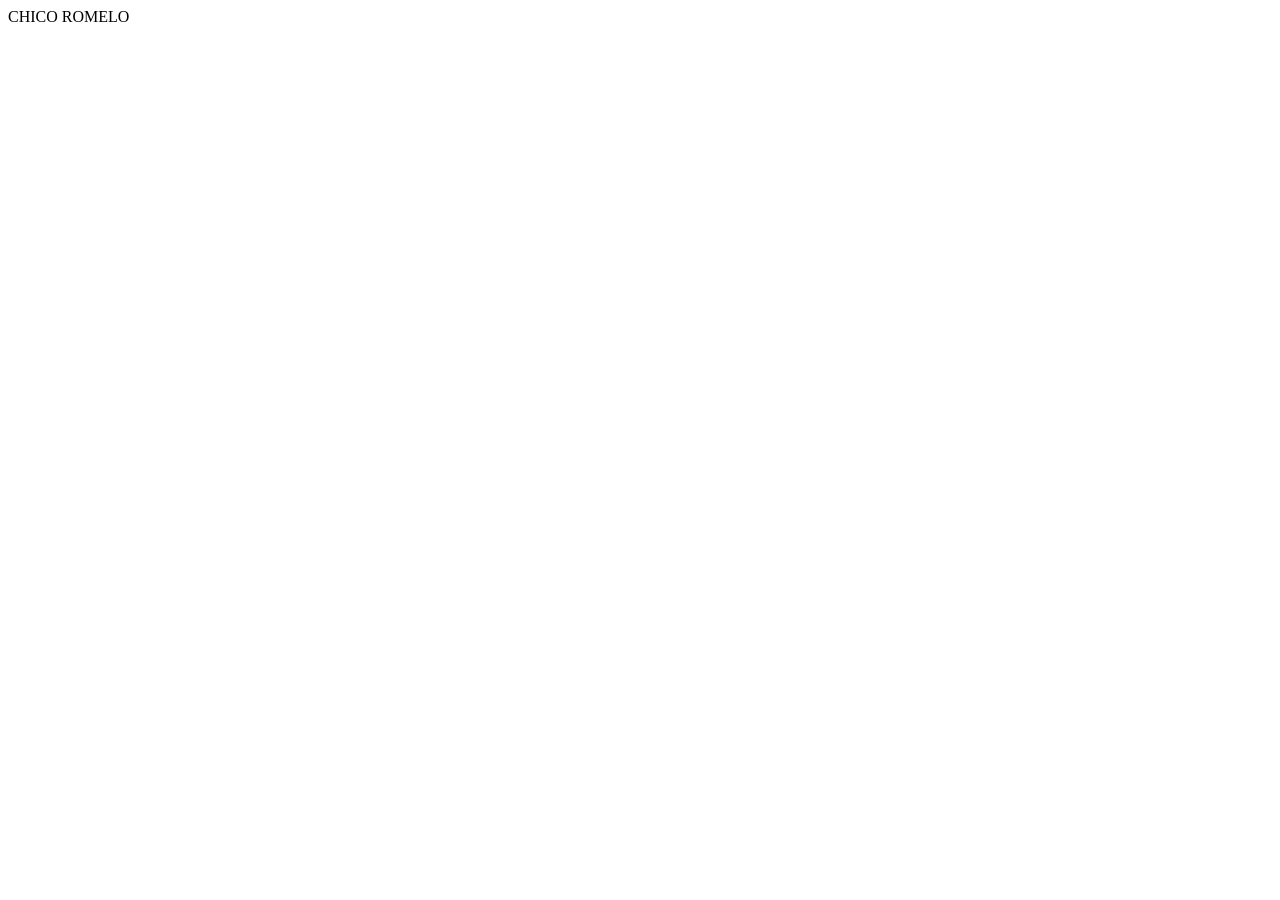
==== index.html @ 52e04f4a "SEO mais modificações simples nos metadados das paginas" ====
<!doctype html>
<html lang="en">
  <head>
    <meta charset="UTF-8" />
    <meta name="viewport" content="width=device-width, initial-scale=1.0" />
    <!-- FAVICON -->
    <link rel="icon" href="./favicon.ico" />
    <link rel="icon" type="image/svg+xml" href="./favicon.svg" />
    <link
      rel="icon"
      type="image/png"
      sizes="96x96"
      href="./favicon-96x96.png"
    />
    <link rel="apple-touch-icon" href="./apple-touch-icon.png" />
    <link rel="manifest" href="./site.webmanifest" />

    <!-- SEO CONTENT -->
    <script type="application/ld+json">
      {
        "@context": "https://schema.org",
        "@type": "MusicGroup",
        "@id": "https://chicoromelo.com/#musicgroup",
        "name": "Chico Romelo",
        "url": "https://chicoromelo.com",
        "description": "Chico Romelo é uma banda baseada em Lisboa que cruza a canção brasileira com influências latinas e urbanas, criando um som de rua, comunidade e pertencimento.",
        "genre": ["Música brasileira", "Canção brasileira", "Ritmos latinos"],
        "foundingLocation": {
          "@type": "Place",
          "name": "Lisboa, Portugal"
        },
        "sameAs": [
          "https://www.instagram.com/chicoromelo",
          "https://open.spotify.com/artist/SEU_ID",
          "https://www.youtube.com/@chicoromelo"
        ]
      }
    </script>

    <script type="application/ld+json">
      {
        "@context": "https://schema.org",
        "@type": "WebSite",
        "@id": "https://chicoromelo.com/#website",
        "url": "https://chicoromelo.com",
        "name": "Chico Romelo",
        "publisher": {
          "@id": "https://chicoromelo.com/#musicgroup"
        }
      }
    </script>
    <script type="application/ld+json">
      {
        "@context": "https://schema.org",
        "@type": "MusicAlbum",
        "name": "Chico Romelo (EP)",
        "albumReleaseType": "EP",
        "datePublished": "2025",
        "numTracks": 4,
        "byArtist": {
          "@type": "MusicGroup",
          "name": "Chico Romelo"
        },
        "track": [
          { "@type": "MusicRecording", "name": "2 de Fevereiro" },
          { "@type": "MusicRecording", "name": "Teste Drive" },
          { "@type": "MusicRecording", "name": "Passatempo" },
          { "@type": "MusicRecording", "name": "Beira do Rio" }
        ]
      }
    </script>

    <!-- CSS -->
    <link rel="stylesheet" href="css/main.css" />
    <title>Chico Romelo | Home</title>
  </head>
  <body>
    CHICO ROMELO
  </body>
</html>
---- css/main.css ----
@import url("./reset.css");
@import url("./variables.css");
@import url("./typography.css");
@import url("./layout.css");
@import url("./components.css");
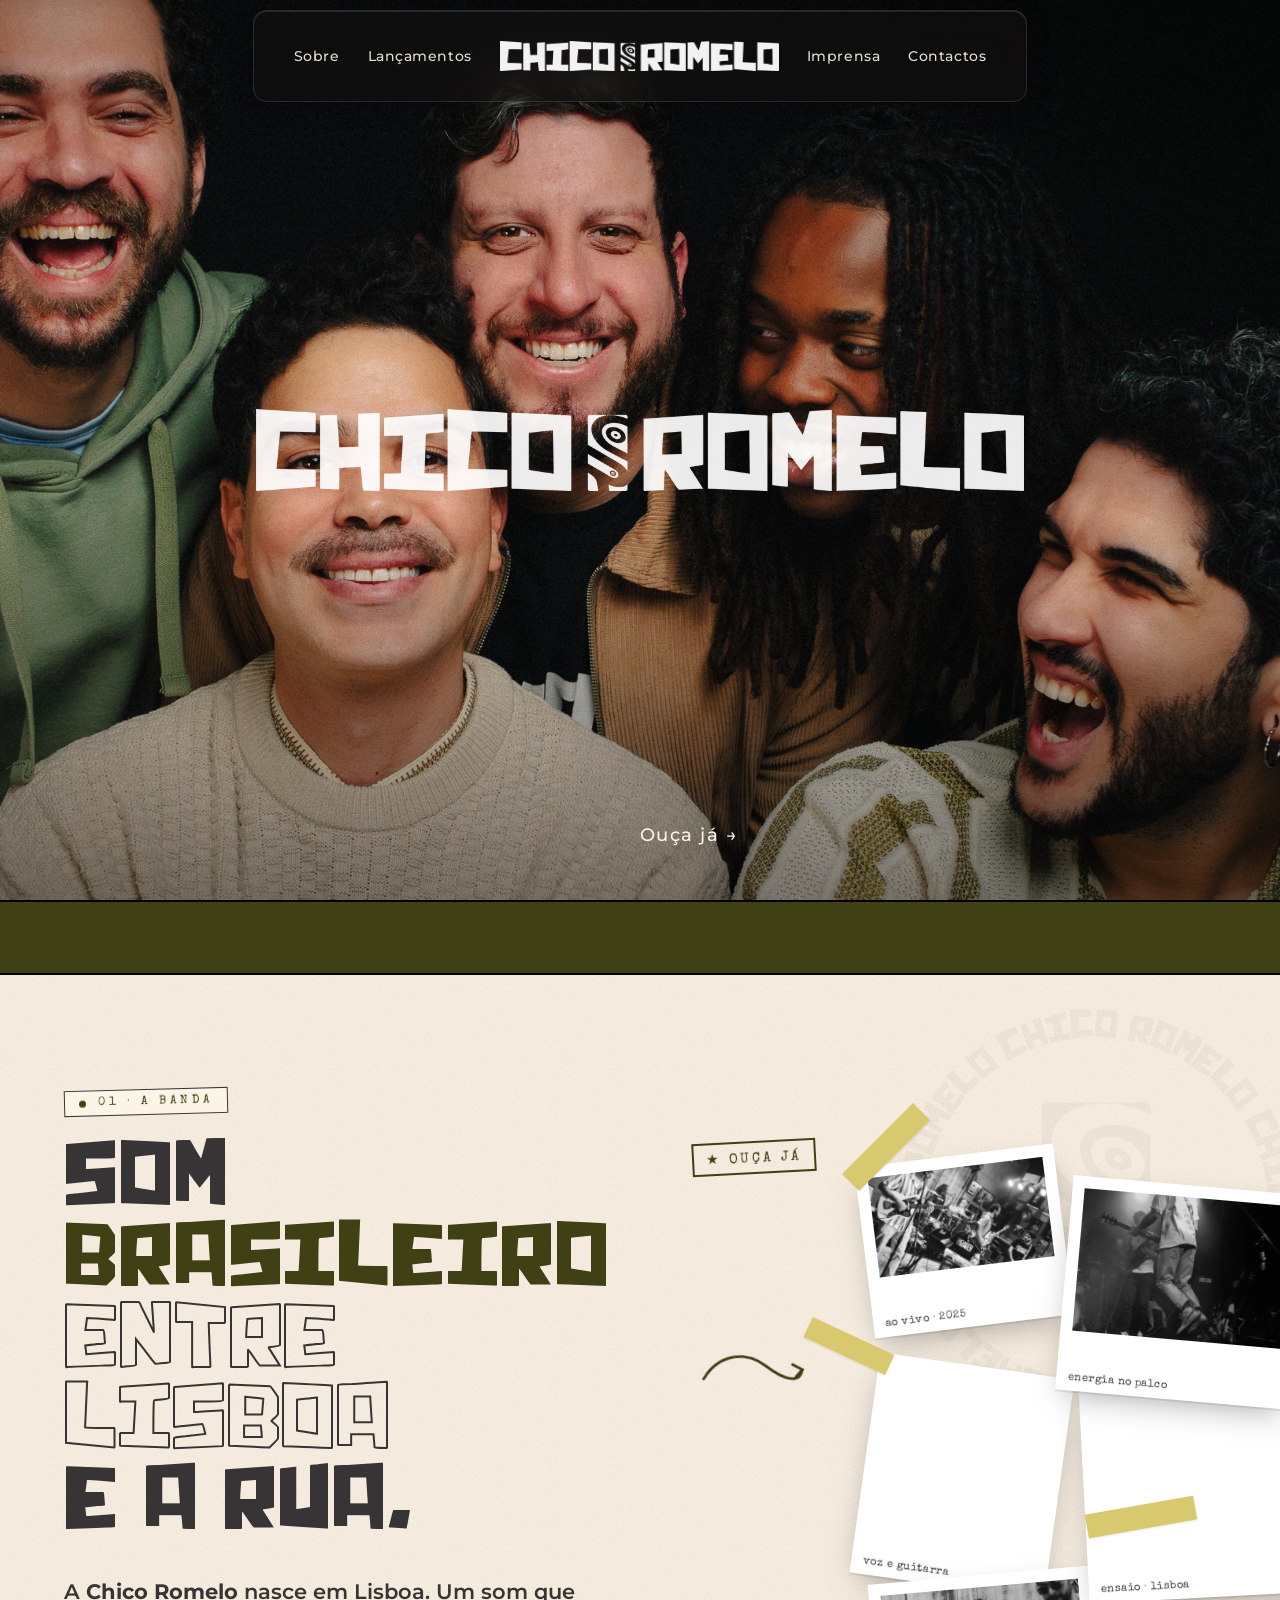
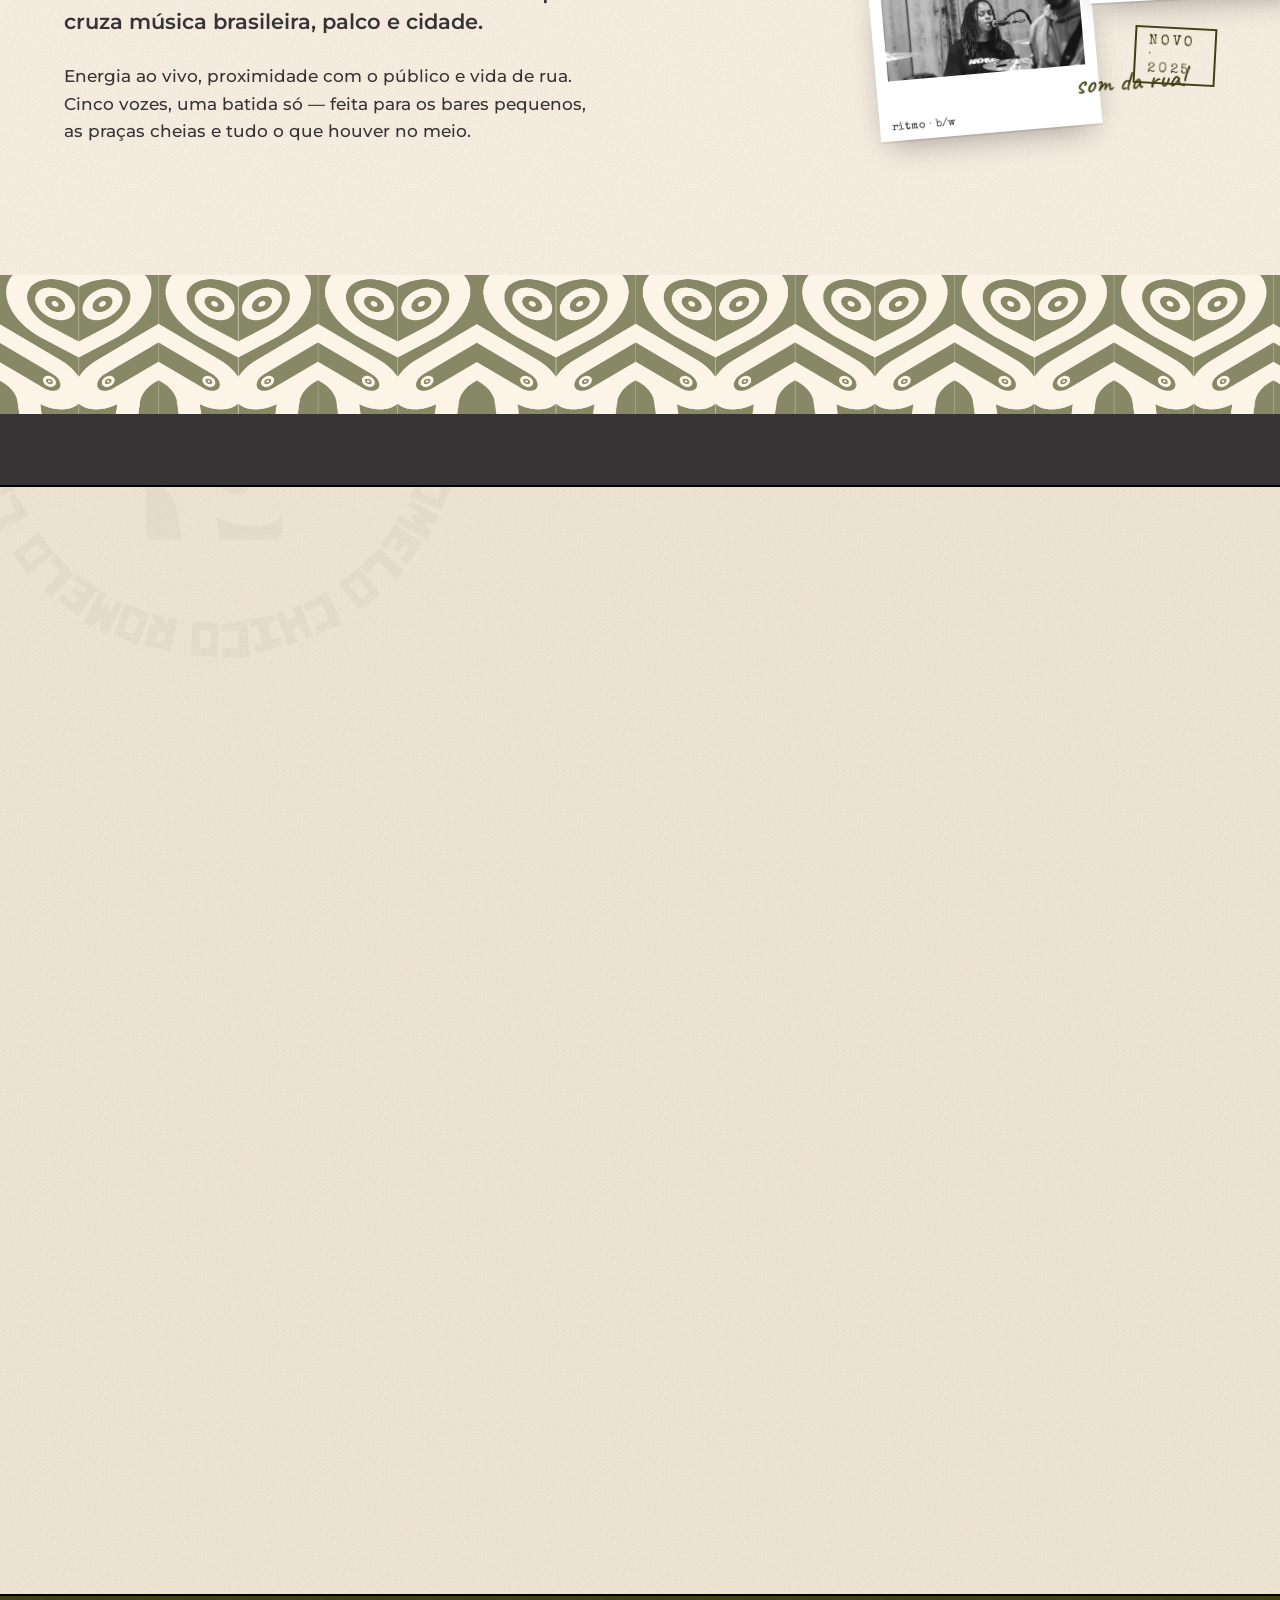
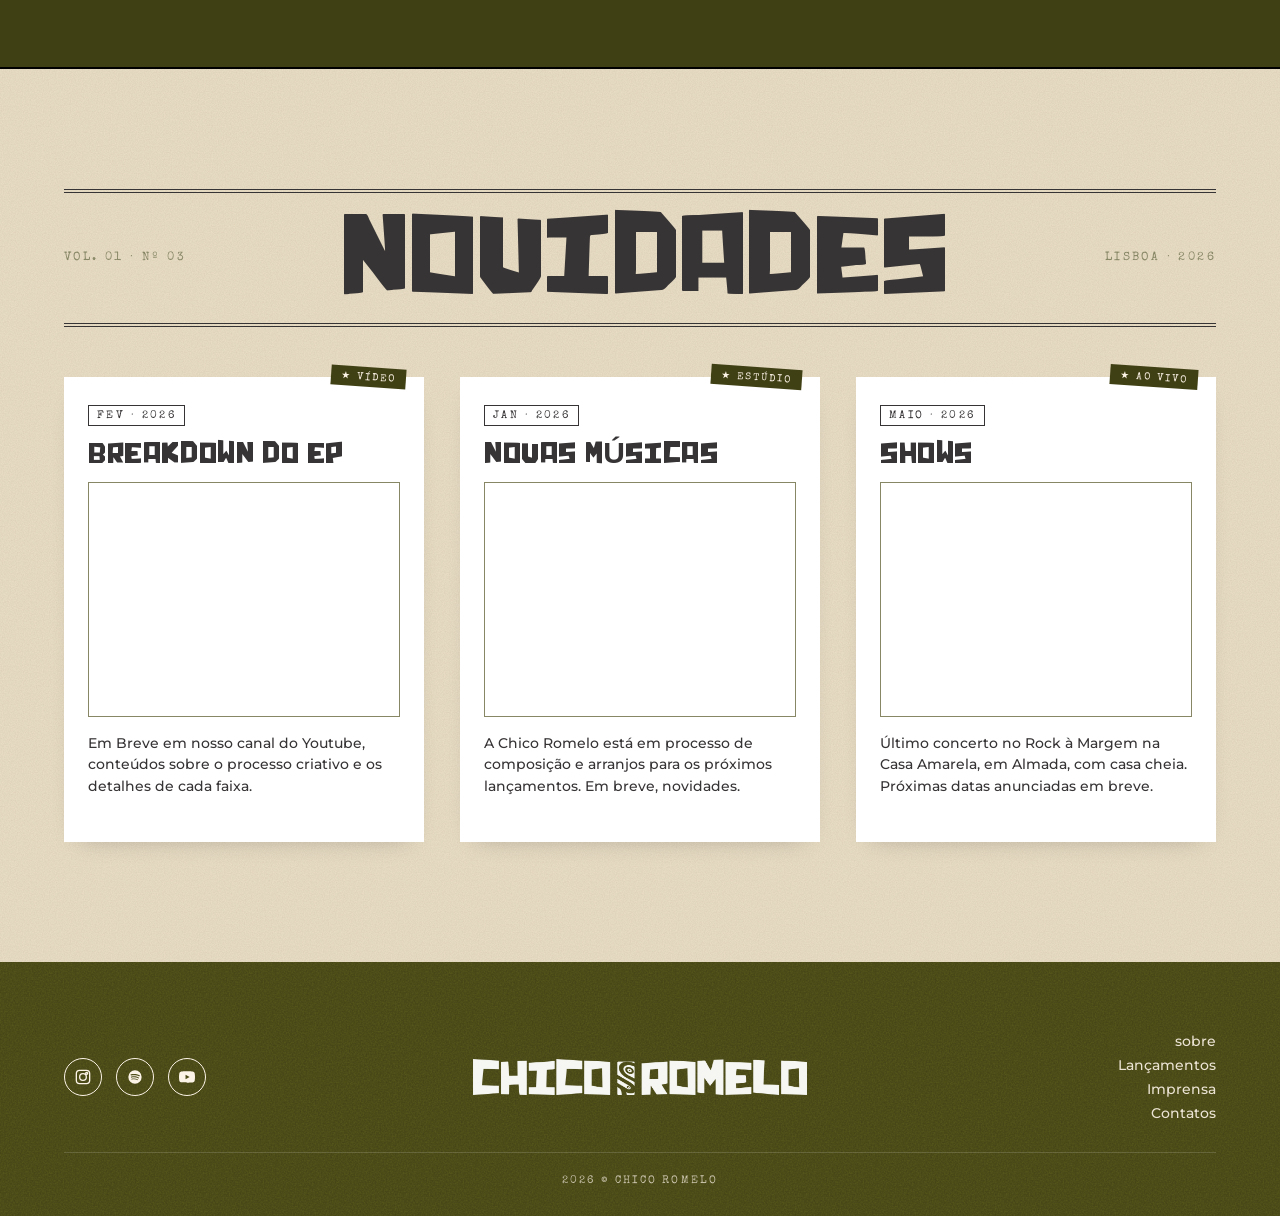
==== commit ab1d193b: "Full website commit" ====
--- a/index.html
+++ b/index.html
@@ -1,80 +1,594 @@
 <!doctype html>
-<html lang="en">
+<html lang="pt">
   <head>
-    <meta charset="UTF-8" />
-    <meta name="viewport" content="width=device-width, initial-scale=1.0" />
-    <!-- FAVICON -->
-    <link rel="icon" href="./favicon.ico" />
-    <link rel="icon" type="image/svg+xml" href="./favicon.svg" />
+    <meta charset="utf-8" />
+    <link rel="icon" type="image/x-icon" href="favicon.ico" />
+    <link rel="icon" type="image/png" sizes="32x32" href="assets/favicon-32.png" />
+    <link rel="apple-touch-icon" sizes="180x180" href="assets/apple-touch-icon.png" />
+    <title>Chico Romelo | Home</title>
+    <meta name="viewport" content="width=device-width, initial-scale=1" />
+
+    <!-- SEO -->
+    <meta name="description" content="Chico Romelo é uma banda de rock portuguesa com raízes no blues e no indie. Ouça os nossos lançamentos, veja datas de concertos e fique por dentro das novidades." />
+    <meta name="robots" content="index, follow" />
+    <meta name="author" content="Chico Romelo" />
+    <link rel="canonical" href="https://chicoromelo.pt/" />
+
+    <!-- Open Graph -->
+    <meta property="og:type" content="music.musician" />
+    <meta property="og:site_name" content="Chico Romelo" />
+    <meta property="og:title" content="Chico Romelo — Banda de Rock Português" />
+    <meta property="og:description" content="Chico Romelo é uma banda de rock portuguesa com raízes no blues e no indie. Ouça os nossos lançamentos, veja datas de concertos e fique por dentro das novidades." />
+    <meta property="og:url" content="https://chicoromelo.pt/" />
+    <meta property="og:image" content="https://chicoromelo.pt/assets/hero-photo.webp" />
+    <meta property="og:image:width" content="2400" />
+    <meta property="og:image:height" content="1600" />
+    <meta property="og:locale" content="pt_PT" />
+
+    <!-- Twitter Card -->
+    <meta name="twitter:card" content="summary_large_image" />
+    <meta name="twitter:title" content="Chico Romelo — Banda de Rock Português" />
+    <meta name="twitter:description" content="Chico Romelo é uma banda de rock portuguesa com raízes no blues e no indie. Ouça os nossos lançamentos, veja datas de concertos e fique por dentro das novidades." />
+    <meta name="twitter:image" content="https://chicoromelo.pt/assets/hero-photo.webp" />
+
+    <!-- Structured Data -->
+    <script type="application/ld+json">
+    {
+      "@context": "https://schema.org",
+      "@type": "MusicGroup",
+      "name": "Chico Romelo",
+      "url": "https://chicoromelo.pt",
+      "logo": "https://chicoromelo.pt/assets/logo-full.png",
+      "image": "https://chicoromelo.pt/assets/hero-photo.webp",
+      "description": "Banda de rock portuguesa com raízes no blues e no indie.",
+      "genre": ["Rock", "Blues", "Indie"],
+      "sameAs": [
+        "https://www.instagram.com/chicoromelo",
+        "https://open.spotify.com/artist/36kAOthCGAS4uOla6Sa4BF",
+        "https://www.youtube.com/@ChicoRomelo",
+        "https://music.apple.com/pt/artist/chico-romelo/1727802157"
+      ]
+    }
+    </script>
+
+    <link rel="preconnect" href="https://fonts.googleapis.com" />
+    <link rel="preconnect" href="https://fonts.gstatic.com" crossorigin />
     <link
-      rel="icon"
-      type="image/png"
-      sizes="96x96"
-      href="./favicon-96x96.png"
+      href="https://fonts.googleapis.com/css2?family=Montserrat:wght@400;500;600;700&family=Special+Elite&family=Caveat:wght@500;700&display=swap"
+      rel="stylesheet"
     />
-    <link rel="apple-touch-icon" href="./apple-touch-icon.png" />
-    <link rel="manifest" href="./site.webmanifest" />
-
-    <!-- SEO CONTENT -->
-    <script type="application/ld+json">
-      {
-        "@context": "https://schema.org",
-        "@type": "MusicGroup",
-        "@id": "https://chicoromelo.com/#musicgroup",
-        "name": "Chico Romelo",
-        "url": "https://chicoromelo.com",
-        "description": "Chico Romelo é uma banda baseada em Lisboa que cruza a canção brasileira com influências latinas e urbanas, criando um som de rua, comunidade e pertencimento.",
-        "genre": ["Música brasileira", "Canção brasileira", "Ritmos latinos"],
-        "foundingLocation": {
-          "@type": "Place",
-          "name": "Lisboa, Portugal"
-        },
-        "sameAs": [
-          "https://www.instagram.com/chicoromelo",
-          "https://open.spotify.com/artist/SEU_ID",
-          "https://www.youtube.com/@chicoromelo"
-        ]
-      }
-    </script>
-
-    <script type="application/ld+json">
-      {
-        "@context": "https://schema.org",
-        "@type": "WebSite",
-        "@id": "https://chicoromelo.com/#website",
-        "url": "https://chicoromelo.com",
-        "name": "Chico Romelo",
-        "publisher": {
-          "@id": "https://chicoromelo.com/#musicgroup"
-        }
-      }
-    </script>
-    <script type="application/ld+json">
-      {
-        "@context": "https://schema.org",
-        "@type": "MusicAlbum",
-        "name": "Chico Romelo (EP)",
-        "albumReleaseType": "EP",
-        "datePublished": "2025",
-        "numTracks": 4,
-        "byArtist": {
-          "@type": "MusicGroup",
-          "name": "Chico Romelo"
-        },
-        "track": [
-          { "@type": "MusicRecording", "name": "2 de Fevereiro" },
-          { "@type": "MusicRecording", "name": "Teste Drive" },
-          { "@type": "MusicRecording", "name": "Passatempo" },
-          { "@type": "MusicRecording", "name": "Beira do Rio" }
-        ]
-      }
-    </script>
-
-    <!-- CSS -->
-    <link rel="stylesheet" href="css/main.css" />
-    <title>Chico Romelo | Home</title>
+
+    <link rel="stylesheet" href="style.css" />
+    <!-- Preload LCP image -->
+    <link rel="preload" as="image" href="assets/hero-photo.webp" type="image/webp" fetchpriority="high" />
   </head>
   <body>
-    CHICO ROMELO
+    <!-- ============================================================
+     HERO
+     ============================================================ -->
+    <header class="hero" data-screen-label="Hero">
+      <div class="hero-bg">
+        <picture>
+          <source srcset="assets/hero-photo.webp" type="image/webp" />
+          <img src="assets/hero-photo.jpg" alt="Chico Romelo"
+               fetchpriority="high" loading="eager" decoding="async" />
+        </picture>
+      </div>
+
+      <nav class="nav">
+        <button class="nav-burger" aria-label="Menu" aria-expanded="false">
+          <span></span>
+          <span></span>
+        </button>
+        <div class="nav-links">
+          <a href="/Sobre.html">Sobre</a>
+          <a href="/Lancamentos.html">Lançamentos</a>
+        </div>
+        <a href="/index.html">
+          <picture>
+            <source srcset="assets/logo-full.webp" type="image/webp" />
+            <img class="nav-logo-img" src="assets/logo-full.png"
+                 alt="Chico Romelo" loading="eager" decoding="async" />
+          </picture>
+        </a>
+        <div class="nav-links right">
+          <a href="/Imprensa.html">Imprensa</a>
+          <a href="/Contatos.html">Contactos</a>
+        </div>
+      </nav>
+
+      <!-- Drawer (tablet/mobile only) -->
+      <div class="nav-drawer" aria-hidden="true">
+        <a href="/Sobre.html"">Sobre</a>
+        <a href="/Lancamentos.html">Lançamentos</a>
+        <a href="/Imprensa.html">Imprensa</a>
+        <a href="/Contatos.html">Contactos</a>
+      </div>
+      <div class="nav-overlay"></div>
+
+      <div class="hero-lockup">
+        <picture>
+          <source srcset="assets/logo-full.webp" type="image/webp" />
+          <img src="assets/logo-full.png" alt="CHICO ROMELO" id="full-logo"
+               loading="eager" decoding="async" />
+        </picture>
+        <picture>
+          <source srcset="assets/logo-mobile.webp" type="image/webp" />
+          <img src="assets/logo-mobile.png" alt="CHICO ROMELO" id="logo-mobile"
+               loading="eager" decoding="async" />
+        </picture>
+      </div>
+
+      <button class="hero-cta" data-modal-cover="assets/ep-cover.webp" data-modal-title="Chico Romelo — EP"
+        data-modal-spotify="https://open.spotify.com/album/2Y7nk3TuplQ2WvlEcwWROX"
+        data-modal-apple="https://music.apple.com/pt/album/chico-romelo-ep/1834828852"
+        data-modal-youtube="https://www.youtube.com/playlist?list=OLAK5uy_kRF-_VxfEMnxMSB_AWVb9wuseBOUx5c18">Ouça já →</button>
+    </header>
+
+    <!-- MARQUEE 1 -->
+    <div class="marquee" aria-hidden="true">
+      <div class="track">
+        <span>Novo EP fora</span><span class="dot">●</span>
+        <span>Chico Romelo</span><span class="star">✦</span>
+        <span>Som brasileiro entre Lisboa e a rua</span
+        ><span class="dot">●</span> <span>Ao vivo</span
+        ><span class="star">✦</span> <span>Novo EP fora</span
+        ><span class="dot">●</span> <span>Chico Romelo</span
+        ><span class="star">✦</span>
+        <span>Som brasileiro entre Lisboa e a rua</span
+        ><span class="dot">●</span> <span>Ao vivo</span
+        ><span class="star">✦</span>
+      </div>
+    </div>
+
+    <!-- ============================================================
+     A BANDA
+     ============================================================ -->
+    <section
+      id="banda"
+      class="section paper-noise"
+      data-screen-label="01 A Banda"
+    >
+      <picture>
+        <source srcset="assets/logo-stamp.webp" type="image/webp" />
+        <img class="deco-stamp" src="assets/logo-stamp.png" alt=""
+             loading="lazy" decoding="async" />
+      </picture>
+
+      <div class="banda">
+        <div class="banda-copy" data-reveal>
+          <span class="section-label"
+            ><span class="dot"></span> 01 · A Banda</span
+          >
+          <h2 class="kicker">
+            Som <em>brasileiro</em><br /><span class="outline"
+              >entre Lisboa</span
+            ><br />e a rua.
+          </h2>
+          <p class="lead">
+            A <b>Chico Romelo</b> nasce em Lisboa. Um som que cruza música
+            brasileira, palco e cidade.
+          </p>
+          <p>
+            Energia ao vivo, proximidade com o público e vida de rua. Cinco
+            vozes, uma batida só — feita para os bares pequenos, as praças
+            cheias e tudo o que houver no meio.
+          </p>
+        </div>
+
+        <div class="collage">
+          <!-- tape -->
+          <div class="tape tape-1"></div>
+          <div class="tape tape-2"></div>
+          <div class="tape tape-3"></div>
+
+          <!-- pieces -->
+          <div class="piece piece-1">
+            <picture>
+              <source srcset="assets/member-1.webp" type="image/webp" />
+              <img src="assets/member-1.jpg" alt="ao vivo" loading="lazy" decoding="async" />
+            </picture>
+            <div class="cap">ao vivo · 2025</div>
+          </div>
+          <div class="piece piece-2">
+            <picture>
+              <source srcset="assets/member-2.webp" type="image/webp" />
+              <img src="assets/member-2.jpg" alt="no palco" loading="lazy" decoding="async" />
+            </picture>
+            <div class="cap">energia no palco</div>
+          </div>
+          <div class="piece piece-3">
+            <picture>
+              <source srcset="assets/member-3.webp" type="image/webp" />
+              <img src="assets/member-3.jpg" alt="guitarra" loading="lazy" decoding="async" />
+            </picture>
+            <div class="cap">ensaio · lisboa</div>
+          </div>
+          <div class="piece piece-4">
+            <picture>
+              <source srcset="assets/member-4.webp" type="image/webp" />
+              <img src="assets/member-4.jpg" alt="vocalista" loading="lazy" decoding="async" />
+            </picture>
+            <div class="cap">voz e guitarra</div>
+          </div>
+          <div class="piece piece-5">
+            <picture>
+              <source srcset="assets/member-5.webp" type="image/webp" />
+              <img src="assets/member-5.jpg" alt="bateria" loading="lazy" decoding="async" />
+            </picture>
+            <div class="cap">ritmo · b/w</div>
+          </div>
+
+          <!-- stamps + scribbles -->
+          <div class="stamp stamp-top">★ ouça já</div>
+          <div class="stamp stamp-bottom">novo · 2025</div>
+          <div class="scribble scribble-arrow">
+            <svg width="110" height="54" viewBox="0 0 120 60" fill="none">
+              <path
+                d="M5 30 C 25 5, 55 5, 75 25 S 110 50, 115 35"
+                stroke="#404015"
+                stroke-width="3"
+                stroke-linecap="round"
+              />
+              <path
+                d="M105 28 L115 35 L107 42"
+                stroke="#404015"
+                stroke-width="3"
+                stroke-linecap="round"
+                fill="none"
+              />
+            </svg>
+          </div>
+          <div class="scribble scribble-text">som da rua!</div>
+        </div>
+      </div>
+    </section>
+
+    <!-- EYE PATTERN + MARQUEE (glued together) -->
+    <div class="eye-marquee-group">
+      <div class="eye-border">
+        <picture>
+          <source srcset="assets/eye-pattern.webp" type="image/webp" />
+          <img src="assets/eye-pattern.png" alt="" loading="lazy" decoding="async" />
+        </picture>
+      </div>
+      <div class="marquee alt reverse" aria-hidden="true">
+        <div class="track">
+          <span>EP · Chico Romelo</span><span class="dot">●</span>
+          <span>4 faixas</span><span class="star">✦</span>
+          <span>2 de Fevereiro · Teste Drive · Passatempo · Beira do Rio</span
+          ><span class="dot">●</span> <span>EP · Chico Romelo</span
+          ><span class="dot">●</span> <span>4 faixas</span
+          ><span class="star">✦</span>
+          <span>2 de Fevereiro · Teste Drive · Passatempo · Beira do Rio</span
+          ><span class="dot">●</span>
+        </div>
+      </div>
+    </div>
+
+    <!-- ============================================================
+     MÚSICAS
+     ============================================================ -->
+
+    <section
+      id="musicas"
+      class="section paper-noise"
+      data-screen-label="02 Músicas"
+    >
+      <picture>
+        <source srcset="assets/logo-stamp.webp" type="image/webp" />
+        <img class="deco-stamp" src="assets/logo-stamp.png" alt=""
+             loading="lazy" decoding="async" />
+      </picture>
+
+      <div class="musicas-header" data-reveal>
+        <div>
+          <span class="section-label"
+            ><span class="dot"></span> 02 · Lançamentos</span
+          >
+          <h2 class="kicker">
+            Músicas<br /><span class="outline">para</span> <em>ouvir alto.</em>
+          </h2>
+        </div>
+        <div class="musicas-meta">
+          // EP DE ESTREIA<br />
+          // GRAVADO EM LISBOA<br />
+          // 4 FAIXAS · 2025
+        </div>
+      </div>
+
+      <div class="musicas-grid">
+        <div class="ep-card" data-reveal>
+          <div class="ep-cover">
+            <picture>
+              <source srcset="assets/ep-cover.webp" type="image/webp" />
+              <img src="assets/ep-cover.jpg" alt="Chico Romelo - EP"
+                   loading="lazy" decoding="async" />
+            </picture>
+          </div>
+          <div class="ep-sticker">OUT<br />NOW<span>★ 2025 ★</span></div>
+        </div>
+
+        <div class="ep-info" data-reveal>
+          <div class="eyebrow">EP · 2025</div>
+          <h3 class="ep-title">Chico<br />Romelo</h3>
+          <div class="ep-sub">4 faixas · gravado em Lisboa · 2025</div>
+
+          <ol class="tracklist">
+            <li data-modal-cover="assets/ep-cover.webp" data-modal-title="2 de Fevereiro"
+                data-modal-spotify="https://open.spotify.com/track/4sEwfBMgnFQWXzRn3Vy9J1"
+                data-modal-apple="https://music.apple.com/pt/song/2-de-fevereiro-feat-jefferson-arg%C3%B4lo/1834828853"
+                data-modal-youtube="https://www.youtube.com/watch?v=6FFyv7y_S7A">
+              <span class="num">01</span><span class="name">2 de Fevereiro</span
+              ><span class="dur">3:42</span>
+            </li>
+            <li data-modal-cover="assets/ep-cover.webp" data-modal-title="Teste Drive"
+                data-modal-spotify="https://open.spotify.com/track/0Dl85WOI86WE4PUf8RQfTj"
+                data-modal-apple="https://music.apple.com/pt/song/teste-drive/1834828855"
+                data-modal-youtube="https://www.youtube.com/watch?v=qMva5ybHVB8">
+              <span class="num">02</span><span class="name">Teste Drive</span
+              ><span class="dur">2:58</span>
+            </li>
+            <li data-modal-cover="assets/ep-cover.webp" data-modal-title="Passatempo"
+                data-modal-spotify="https://open.spotify.com/track/1d6pXlQP80QEOIxBAWp0WK"
+                data-modal-apple="https://music.apple.com/pt/song/passatempo/1834828857"
+                data-modal-youtube="https://www.youtube.com/watch?v=x-Ucvgd04CI">
+              <span class="num">03</span><span class="name">Passatempo</span
+              ><span class="dur">4:11</span>
+            </li>
+            <li data-modal-cover="assets/ep-cover.webp" data-modal-title="Beira do Rio"
+                data-modal-spotify="https://open.spotify.com/track/2EcvhkOc9xTST3sTMWyYeg"
+                data-modal-apple="https://music.apple.com/pt/song/beira-do-rio/1834829099"
+                data-modal-youtube="https://www.youtube.com/watch?v=BLWOrynC0sA">
+              <span class="num">04</span><span class="name">Beira do Rio</span
+              ><span class="dur">3:29</span>
+            </li>
+          </ol>
+
+          <div class="streaming">
+            <a class="stream-btn" href="https://open.spotify.com/album/2Y7nk3TuplQ2WvlEcwWROX?si=KYH0x44gQe2BwSOP1BEeeQ" target="_blank">
+              <svg
+                width="20"
+                height="20"
+                viewBox="0 0 24 24"
+                fill="currentColor"
+              >
+                <path
+                  d="M12 0C5.4 0 0 5.4 0 12s5.4 12 12 12 12-5.4 12-12S18.66 0 12 0zm5.521 17.34c-.24.36-.66.48-1.021.24-2.82-1.74-6.36-2.1-10.561-1.14-.418.122-.779-.18-.899-.54-.12-.42.18-.78.54-.9 4.56-1.02 8.52-.6 11.64 1.32.42.18.479.66.301 1.02zm1.44-3.3c-.301.42-.841.6-1.262.3-3.239-1.98-8.159-2.58-11.939-1.38-.479.12-1.02-.12-1.14-.6-.12-.48.12-1.021.6-1.141C9.6 9.9 15 10.561 18.72 12.84c.361.181.54.78.241 1.2zm.12-3.36C15.24 8.4 8.82 8.16 5.16 9.301c-.6.179-1.2-.181-1.38-.721-.18-.6.18-1.2.72-1.381 4.26-1.26 11.28-1.02 15.721 1.621.539.3.719 1.02.419 1.56-.299.421-1.02.599-1.559.3z"
+                />
+              </svg>
+              Spotify →
+            </a>
+            <a class="stream-btn" href="https://music.apple.com/pt/album/chico-romelo-ep/1834828852" target="_blank">
+              <svg
+                width="20"
+                height="20"
+                viewBox="0 0 24 24"
+                fill="currentColor"
+              >
+                <path
+                  d="M18.71 19.5c-.83 1.24-1.71 2.45-3.05 2.47-1.34.03-1.77-.79-3.29-.79-1.53 0-2 .77-3.27.82-1.31.05-2.3-1.32-3.14-2.53C4.25 17 2.94 12.45 4.7 9.39c.87-1.52 2.43-2.48 4.12-2.51 1.28-.02 2.5.87 3.29.87.78 0 2.26-1.07 3.8-.91.65.03 2.47.26 3.64 1.98-.09.06-2.17 1.28-2.15 3.81.03 3.02 2.65 4.03 2.68 4.04-.03.07-.42 1.44-1.38 2.83zM13 3.5c.73-.83 1.94-1.46 2.94-1.5.13 1.17-.34 2.35-1.04 3.19-.69.85-1.83 1.51-2.95 1.42-.15-1.15.41-2.35 1.05-3.11z"
+                />
+              </svg>
+              Apple Music →
+            </a>
+            <a class="stream-btn" href="https://www.youtube.com/playlist?app=desktop&list=OLAK5uy_kRF-_VxfEMnxMSB_AWVb9wuseBOUx5c18" target="_blank">
+              <svg
+                width="20"
+                height="20"
+                viewBox="0 0 24 24"
+                fill="currentColor"
+              >
+                <path
+                  d="M23.5 6.2a3 3 0 00-2.1-2.1C19.5 3.5 12 3.5 12 3.5s-7.5 0-9.4.6A3 3 0 00.5 6.2 31.9 31.9 0 000 12a31.9 31.9 0 00.5 5.8A3 3 0 002.6 20c1.9.5 9.4.5 9.4.5s7.5 0 9.4-.6a3 3 0 002.1-2.1c.3-1.9.5-3.8.5-5.8a31.9 31.9 0 00-.5-5.8zM9.8 15.5V8.5l6.2 3.5-6.2 3.5z"
+                />
+              </svg>
+              YouTube →
+            </a>
+          </div>
+
+          <div class="outros-h">Outros lançamentos</div>
+          <div class="outros">
+            <div class="outro-card" data-modal-cover="assets/single-passatempo.webp" data-modal-title="Passatempo">
+              <picture>
+                <source srcset="assets/single-passatempo.webp" type="image/webp" />
+                <img src="assets/single-passatempo.png" alt="Passatempo"
+                     loading="lazy" decoding="async" />
+              </picture>
+              <div class="cap">Passatempo</div>
+            </div>
+            <div class="outro-card" data-modal-cover="assets/single-teste-drive.webp" data-modal-title="Teste Drive">
+              <picture>
+                <source srcset="assets/single-teste-drive.webp" type="image/webp" />
+                <img src="assets/single-teste-drive.png" alt="Teste Drive"
+                     loading="lazy" decoding="async" />
+              </picture>
+              <div class="cap">Teste Drive</div>
+            </div>
+            <div class="outro-card" data-modal-cover="assets/single-2-de-fevereiro.webp" data-modal-title="2 de Fevereiro">
+              <picture>
+                <source srcset="assets/single-2-de-fevereiro.webp" type="image/webp" />
+                <img src="assets/single-2-de-fevereiro.png" alt="2 de Fevereiro"
+                     loading="lazy" decoding="async" />
+              </picture>
+              <div class="cap">2 de Fevereiro</div>
+            </div>
+          </div>
+        </div>
+      </div>
+    </section>
+
+    <!-- MARQUEE 3 -->
+    <div class="marquee" aria-hidden="true">
+      <div class="track">
+        <span>Novidades</span><span class="dot">●</span>
+        <span>Shows · Estúdio · Imprensa</span><span class="star">✦</span>
+        <span>Mantém-te à escuta</span><span class="dot">●</span>
+        <span>Novidades</span><span class="dot">●</span>
+        <span>Shows · Estúdio · Imprensa</span><span class="star">✦</span>
+        <span>Mantém-te à escuta</span><span class="dot">●</span>
+      </div>
+    </div>
+
+    <!-- ============================================================
+     NOVIDADES
+     ============================================================ -->
+    <section
+      id="novidades"
+      class="section paper-noise"
+      data-screen-label="03 Novidades"
+    >
+      <div class="news-head" data-reveal>
+        <div class="ed">Vol. 01 · Nº 03</div>
+        <h2>Novidades</h2>
+        <div class="ed right">Lisboa · 2026</div>
+      </div>
+
+      <div class="news-grid">
+        <article class="clipping" data-reveal>
+          <span class="strap">★ Vídeo</span>
+          <span class="date">FEV · 2026</span>
+          <h3>Breakdown do EP</h3>
+          <div class="clipping-img">
+            <picture>
+              <source srcset="assets/ep-cover.webp" type="image/webp" />
+              <img src="assets/ep-cover.jpg" alt="Chico Romelo EP" loading="lazy" decoding="async" />
+            </picture>
+          </div>
+          <p class="lede">
+            Em Breve em nosso canal do Youtube, conteúdos sobre o processo criativo
+            e os detalhes de cada faixa.
+          </p>
+        </article>
+
+        <article class="clipping" data-reveal>
+          <span class="strap">★ Estúdio</span>
+          <span class="date">JAN · 2026</span>
+          <h3>Novas músicas</h3>
+          <div class="clipping-img">
+            <picture>
+              <source srcset="uploads/new-songs.webp" type="image/webp" />
+              <img src="uploads/new-songs.jpg" alt="Novas músicas" loading="lazy" decoding="async" />
+            </picture>
+          </div>
+          <p class="lede">
+            A Chico Romelo está em processo de composição e arranjos para os
+            próximos lançamentos. Em breve, novidades.
+          </p>
+        </article>
+
+        <article class="clipping" data-reveal>
+          <span class="strap">★ Ao vivo</span>
+          <span class="date">Maio · 2026</span>
+          <h3>Shows</h3>
+          <div class="clipping-img">
+            <picture>
+              <source srcset="uploads/rock-a-margem.webp" type="image/webp" />
+              <img src="uploads/rock-a-margem.jpg" alt="Rock à Margem" loading="lazy" decoding="async" />
+            </picture>
+          </div>
+          <p class="lede">
+            Último concerto no Rock à Margem na Casa Amarela, em Almada, com casa cheia.
+            Próximas datas anunciadas em breve.
+          </p>
+        </article>
+      </div>
+    </section>
+
+    <!-- ============================================================
+     FOOTER
+     ============================================================ -->
+    <footer id="contactos" class="foot paper-noise" data-screen-label="Footer">
+      <div class="foot-grid">
+        <div class="mobile">
+          <picture>
+            <source srcset="assets/logo-full.webp" type="image/webp" />
+            <img class="foot-logo-img" src="assets/logo-full.png"
+                 alt="Chico Romelo" loading="lazy" decoding="async" />
+          </picture>
+        </div>
+        <div class="foot-socials">
+          <a class="foot-soc" href="https://www.instagram.com/chicoromelo" target="_blank" rel="noopener noreferrer" aria-label="Instagram">
+            <svg
+              width="16"
+              height="16"
+              viewBox="0 0 24 24"
+              fill="none"
+              stroke="currentColor"
+              stroke-width="2"
+              stroke-linecap="round"
+              stroke-linejoin="round"
+            >
+              <rect x="2" y="2" width="20" height="20" rx="5"></rect>
+              <circle cx="12" cy="12" r="5"></circle>
+              <circle cx="17.5" cy="6.5" r="1.5"></circle>
+            </svg>
+          </a>
+          <a class="foot-soc" href="https://open.spotify.com/artist/36kAOthCGAS4uOla6Sa4BF" target="_blank" rel="noopener noreferrer" aria-label="Spotify">
+            <svg width="16" height="16" viewBox="0 0 24 24" fill="currentColor">
+              <path
+                d="M12 2a10 10 0 100 20 10 10 0 000-20zm4.6 14.4a.6.6 0 01-.8.2c-2.3-1.4-5.2-1.7-8.6-.9a.6.6 0 11-.3-1.2c3.7-.8 6.9-.5 9.5 1.1a.6.6 0 01.2.8zm1.2-2.7a.8.8 0 01-1 .3c-2.7-1.6-6.7-2.1-9.8-1.1a.8.8 0 11-.4-1.5c3.6-1.1 8-.5 11 1.3a.8.8 0 01.2 1zm.1-2.8c-3.2-1.9-8.4-2.1-11.4-1.1a.9.9 0 11-.5-1.8c3.5-1 9.2-.8 12.8 1.3a.9.9 0 01-.9 1.6z"
+              />
+            </svg>
+          </a>
+          <a class="foot-soc" href="https://www.youtube.com/@ChicoRomelo" target="_blank" rel="noopener noreferrer" aria-label="YouTube">
+            <svg width="16" height="16" viewBox="0 0 24 24" fill="currentColor">
+              <path
+                d="M23.5 6.2a3 3 0 00-2.1-2.1C19.5 3.5 12 3.5 12 3.5s-7.5 0-9.4.6A3 3 0 00.5 6.2 31.9 31.9 0 000 12a31.9 31.9 0 00.5 5.8A3 3 0 002.6 20c1.9.5 9.4.5 9.4.5s7.5 0 9.4-.6a3 3 0 002.1-2.1c.3-1.9.5-3.8.5-5.8a31.9 31.9 0 00-.5-5.8zM9.8 15.5V8.5l6.2 3.5-6.2 3.5z"
+              />
+            </svg>
+          </a>
+        </div>
+        <div class="full">
+          <picture>
+            <source srcset="assets/logo-full.webp" type="image/webp" />
+            <img class="foot-logo-img" src="assets/logo-full.png"
+                 alt="Chico Romelo" loading="lazy" decoding="async" />
+          </picture>
+        </div>
+        <div class="foot-links">
+          <a href="#banda">sobre</a>
+          <a href="#musicas">Lançamentos</a>
+          <a href="#novidades">Imprensa</a>
+          <a href="#contactos">Contatos</a>
+        </div>
+      </div>
+      <div class="foot-bottom">2026 © Chico Romelo</div>
+    </footer>
+
+    <!-- ============================================================
+     STREAMING MODAL
+     ============================================================ -->
+    <div class="smodal-overlay" id="streamModal" aria-hidden="true" role="dialog" aria-modal="true">
+      <div class="smodal-card">
+        <button class="smodal-close" aria-label="Fechar">
+          <svg width="18" height="18" viewBox="0 0 18 18" fill="none">
+            <line x1="1" y1="1" x2="17" y2="17" stroke="currentColor" stroke-width="2" stroke-linecap="round"/>
+            <line x1="17" y1="1" x2="1" y2="17" stroke="currentColor" stroke-width="2" stroke-linecap="round"/>
+          </svg>
+        </button>
+        <div class="smodal-cover">
+          <img id="smodalCover" src="" alt="" loading="lazy" decoding="async" />
+        </div>
+        <p class="smodal-title" id="smodalTitle"></p>
+        <div class="smodal-label">Ouvir em</div>
+        <div class="smodal-btns">
+          <a class="stream-btn" href="#" target="_blank">
+            <svg width="20" height="20" viewBox="0 0 24 24" fill="currentColor"><path d="M12 0C5.4 0 0 5.4 0 12s5.4 12 12 12 12-5.4 12-12S18.66 0 12 0zm5.521 17.34c-.24.36-.66.48-1.021.24-2.82-1.74-6.36-2.1-10.561-1.14-.418.122-.779-.18-.899-.54-.12-.42.18-.78.54-.9 4.56-1.02 8.52-.6 11.64 1.32.42.18.479.66.301 1.02zm1.44-3.3c-.301.42-.841.6-1.262.3-3.239-1.98-8.159-2.58-11.939-1.38-.479.12-1.02-.12-1.14-.6-.12-.48.12-1.021.6-1.141C9.6 9.9 15 10.561 18.72 12.84c.361.181.54.78.241 1.2zm.12-3.36C15.24 8.4 8.82 8.16 5.16 9.301c-.6.179-1.2-.181-1.38-.721-.18-.6.18-1.2.72-1.381 4.26-1.26 11.28-1.02 15.721 1.621.539.3.719 1.02.419 1.56-.299.421-1.02.599-1.559.3z"/></svg>
+            Spotify
+          </a>
+          <a class="stream-btn" href="#" target="_blank">
+            <svg width="20" height="20" viewBox="0 0 24 24" fill="currentColor"><path d="M18.71 19.5c-.83 1.24-1.71 2.45-3.05 2.47-1.34.03-1.77-.79-3.29-.79-1.53 0-2 .77-3.27.82-1.31.05-2.3-1.32-3.14-2.53C4.25 17 2.94 12.45 4.7 9.39c.87-1.52 2.43-2.48 4.12-2.51 1.28-.02 2.5.87 3.29.87.78 0 2.26-1.07 3.8-.91.65.03 2.47.26 3.64 1.98-.09.06-2.17 1.28-2.15 3.81.03 3.02 2.65 4.03 2.68 4.04-.03.07-.42 1.44-1.38 2.83zM13 3.5c.73-.83 1.94-1.46 2.94-1.5.13 1.17-.34 2.35-1.04 3.19-.69.85-1.83 1.51-2.95 1.42-.15-1.15.41-2.35 1.05-3.11z"/></svg>
+            Apple Music
+          </a>
+          <a class="stream-btn" href="#" target="_blank">
+            <svg width="20" height="20" viewBox="0 0 24 24" fill="currentColor"><path d="M23.5 6.2a3 3 0 00-2.1-2.1C19.5 3.5 12 3.5 12 3.5s-7.5 0-9.4.6A3 3 0 00.5 6.2 31.9 31.9 0 000 12a31.9 31.9 0 00.5 5.8A3 3 0 002.6 20c1.9.5 9.4.5 9.4.5s7.5 0 9.4-.6a3 3 0 002.1-2.1c.3-1.9.5-3.8.5-5.8a31.9 31.9 0 00-.5-5.8zM9.8 15.5V8.5l6.2 3.5-6.2 3.5z"/></svg>
+            YouTube
+          </a>
+        </div>
+      </div>
+    </div>
+
+    <script src="main.js"></script>
   </body>
 </html>
--- a/style.css
+++ b/style.css
@@ -0,0 +1,1736 @@
+/* ============================================================
+   FONTS
+   ============================================================ */
+@font-face {
+  font-family: "Chunq";
+  src: url("uploads/Chunq.ttf") format("truetype");
+  font-weight: 700;
+  font-style: normal;
+  font-display: swap;
+}
+
+/* ============================================================
+   TOKENS
+   ============================================================ */
+:root {
+  --sage: #878766;
+  --olive: #404015;
+  --olive-2: #44461a;
+  --cream: #fdf4e8;
+  --cream-2: #f5ebda;
+  --cream-3: #ece0c8;
+  --white: #ffffff;
+  --charcoal: #373435;
+  --black: #000000;
+  --tape: #d9c96e;
+  --sage-fade: rgba(135, 135, 102, 0.18);
+
+  --f-display: "Chunq", "Impact", sans-serif;
+  --f-body: "Montserrat", "Helvetica Neue", sans-serif;
+  --f-mono: "Special Elite", "Courier Prime", monospace;
+}
+
+/* ============================================================
+   RESET + BASE
+   ============================================================ */
+*,
+*::before,
+*::after {
+  box-sizing: border-box;
+}
+html {
+  scroll-behavior: smooth;
+}
+html,
+body {
+  margin: 0;
+  padding: 0;
+}
+body {
+  font-family: var(--f-body);
+  font-weight: 500;
+  color: var(--charcoal);
+  background: var(--cream);
+  -webkit-font-smoothing: antialiased;
+  overflow-x: hidden;
+}
+img {
+  display: block;
+  max-width: 100%;
+}
+a {
+  color: inherit;
+  text-decoration: none;
+}
+
+/* ============================================================
+   PAPER NOISE
+   ============================================================ */
+.paper-noise {
+  position: relative;
+}
+.paper-noise::before {
+  content: "";
+  position: absolute;
+  inset: 0;
+  background-image: url("data:image/svg+xml;utf8,<svg xmlns='http://www.w3.org/2000/svg' width='280' height='280'><filter id='n'><feTurbulence type='fractalNoise' baseFrequency='0.85' numOctaves='2' stitchTiles='stitch'/><feColorMatrix values='0 0 0 0 0.11  0 0 0 0 0.10  0 0 0 0 0.05  0 0 0 0.25 0'/></filter><rect width='100%25' height='100%25' filter='url(%23n)'/></svg>");
+  opacity: 0.45;
+  mix-blend-mode: multiply;
+  pointer-events: none;
+  z-index: 1;
+}
+.paper-noise > * {
+  position: relative;
+  z-index: 2;
+}
+
+/* ============================================================
+   STREAMING MODAL
+   ============================================================ */
+.smodal-overlay {
+  position: fixed;
+  inset: 0;
+  background: rgba(0, 0, 0, 0.72);
+  backdrop-filter: blur(6px);
+  -webkit-backdrop-filter: blur(6px);
+  z-index: 500;
+  display: flex;
+  align-items: center;
+  justify-content: center;
+  padding: 20px;
+  opacity: 0;
+  pointer-events: none;
+  transition: opacity 0.25s;
+}
+.smodal-overlay.is-open {
+  opacity: 1;
+  pointer-events: all;
+}
+.smodal-card {
+  position: relative;
+  background: var(--charcoal);
+  border: 1px solid rgba(255,255,255,0.1);
+  border-radius: 18px;
+  padding: 32px 28px 28px;
+  width: 100%;
+  max-width: 340px;
+  display: flex;
+  flex-direction: column;
+  align-items: center;
+  gap: 16px;
+  box-shadow: 0 24px 60px rgba(0,0,0,0.5);
+  transform: translateY(16px) scale(0.97);
+  transition: transform 0.28s cubic-bezier(0.34, 1.56, 0.64, 1);
+}
+.smodal-overlay.is-open .smodal-card {
+  transform: translateY(0) scale(1);
+}
+.smodal-close {
+  position: absolute;
+  top: 14px;
+  right: 14px;
+  width: 32px;
+  height: 32px;
+  background: rgba(255,255,255,0.08);
+  border: none;
+  border-radius: 50%;
+  color: var(--cream);
+  cursor: pointer;
+  display: flex;
+  align-items: center;
+  justify-content: center;
+  transition: background 0.15s;
+}
+.smodal-close:hover {
+  background: rgba(255,255,255,0.16);
+}
+.smodal-cover {
+  width: 180px;
+  height: 180px;
+  border-radius: 10px;
+  overflow: hidden;
+  flex-shrink: 0;
+  box-shadow: 0 8px 24px rgba(0,0,0,0.4);
+}
+.smodal-cover img {
+  width: 100%;
+  height: 100%;
+  object-fit: cover;
+}
+.smodal-title {
+  font-family: var(--f-display);
+  font-size: 20px;
+  color: var(--cream);
+  margin: 0;
+  text-align: center;
+  letter-spacing: 0.04em;
+}
+.smodal-label {
+  font-family: var(--f-mono);
+  font-size: 11px;
+  letter-spacing: 0.18em;
+  text-transform: uppercase;
+  color: var(--sage);
+}
+.smodal-btns {
+  display: flex;
+  flex-direction: column;
+  gap: 8px;
+  width: 100%;
+}
+.smodal-btns .stream-btn {
+  width: 100%;
+  justify-content: center;
+  font-size: 14px;
+  padding: 11px 16px;
+}
+
+/* Footer noise — stronger, visible on dark background */
+.foot.paper-noise::before {
+  background-image: url("data:image/svg+xml;utf8,<svg xmlns='http://www.w3.org/2000/svg' width='200' height='200'><filter id='n'><feTurbulence type='fractalNoise' baseFrequency='0.65' numOctaves='4' stitchTiles='stitch'/><feColorMatrix values='0 0 0 0 1  0 0 0 0 1  0 0 0 0 0.8  0 0 0 0.38 0'/></filter><rect width='100%25' height='100%25' filter='url(%23n)'/></svg>");
+  mix-blend-mode: overlay;
+  opacity: 1;
+}
+
+/* ============================================================
+   NAV
+   ============================================================ */
+.nav {
+  position: fixed;
+  top: 10px;
+  display: flex;
+  align-items: center;
+  padding: 30px 40px;
+  z-index: 100;
+  color: var(--cream);
+  background: rgba(20, 18, 18, 0.55);
+  backdrop-filter: blur(18px) saturate(160%);
+  -webkit-backdrop-filter: blur(18px) saturate(160%);
+  border: 1px solid rgba(255, 255, 255, 0.12);
+  box-shadow: 0 4px 24px rgba(0, 0, 0, 0.18), inset 0 1px 0 rgba(255, 255, 255, 0.1);
+  font-family: var(--f-body);
+  font-weight: 500;
+  font-size: 14px;
+  letter-spacing: 0.04em;
+  border-radius: 14px;
+}
+
+.nav-links {
+  display: flex;
+  gap: 28px;
+  flex: 1;
+}
+
+.nav-links.right {
+  justify-content: flex-end;
+}
+.nav-links a {
+  opacity: 0.9;
+  transition: opacity 0.2s;
+}
+.nav-links a:hover {
+  opacity: 1;
+}
+.nav-logo-img {
+  height: 30px;
+  width: auto;
+  filter: brightness(0) invert(1);
+  opacity: 0.95;
+  padding: 0 28px;
+}
+
+/* ============================================================
+   HERO
+   ============================================================ */
+
+/* Logo swap hooks — mobile logo hidden by default */
+.logo-mobile {
+  display: none;
+}
+
+@keyframes hero-fade-photo {
+  from { opacity: 0; transform: scale(1.04); }
+  to   { opacity: 1; transform: scale(1); }
+}
+@keyframes hero-fade-up {
+  from { opacity: 0; transform: translateY(22px); }
+  to   { opacity: 1; transform: translateY(0); }
+}
+
+.hero {
+  position: relative;
+  min-height: 100vh;
+  background: var(--black);
+  display: flex;
+  align-items: center;
+  justify-content: center;
+  overflow: hidden;
+}
+.hero-bg {
+  position: absolute;
+  inset: -20% 0;
+  z-index: 0;
+  overflow: hidden;
+  will-change: transform;
+  animation: hero-fade-photo 1.4s cubic-bezier(0.22, 0.61, 0.36, 1) both;
+}
+.hero-bg img {
+  width: 100%;
+  height: 100%;
+  object-fit: cover;
+  object-position: center 30%;
+}
+.hero-bg::after {
+  content: "";
+  position: absolute;
+  inset: 0;
+  background: linear-gradient(
+    180deg,
+    rgba(0, 0, 0, 0.35) 0%,
+    rgba(0, 0, 0, 0.05) 30%,
+    rgba(0, 0, 0, 0) 55%,
+    rgba(0, 0, 0, 0.65) 100%
+  );
+  pointer-events: none;
+}
+.hero-lockup {
+  position: relative;
+  z-index: 2;
+  text-align: center;
+  animation: hero-fade-up 1s cubic-bezier(0.22, 0.61, 0.36, 1) 0.35s both;
+
+  #logo-mobile {
+    display: none;
+  }
+
+  #full-logo {
+    display: flex;
+  }
+}
+.hero-lockup img {
+  width: clamp(340px, 60vw, 900px);
+  height: auto;
+  filter: brightness(0) invert(1);
+  opacity: 0.92;
+  margin: 0 auto;
+  display: block;
+}
+.hero-cta {
+  position: absolute;
+  bottom: 6vh;
+  left: 50%;
+  transform: translateX(-50%);
+  z-index: 3;
+  animation: hero-fade-up 1s cubic-bezier(0.22, 0.61, 0.36, 1) 0.6s both;
+  font-family: var(--f-body);
+  font-weight: 500;
+  color: var(--cream);
+  letter-spacing: 0.08em;
+  font-size: 18px;
+  transition: opacity 0.2s;
+  background: none;
+  border: none;
+  padding: 0;
+  cursor: pointer;
+  white-space: nowrap;
+}
+.hero-cta:hover {
+  opacity: 0.75;
+}
+
+/* ============================================================
+   MARQUEE
+   ============================================================ */
+.marquee {
+  background: var(--olive);
+  color: var(--cream);
+  border-top: 2px solid var(--black);
+  border-bottom: 2px solid var(--black);
+  overflow: hidden;
+  padding: 14px 0;
+  font-family: var(--f-display);
+  font-size: 36px;
+  letter-spacing: 0.04em;
+  text-transform: uppercase;
+  white-space: nowrap;
+  position: relative;
+}
+.marquee.alt {
+  background: var(--charcoal);
+  color: var(--cream);
+  border-top: none;
+}
+.marquee .track {
+  display: inline-block;
+  animation: marquee 28s linear infinite;
+  padding-left: 100%;
+}
+.marquee.reverse .track {
+  animation-direction: reverse;
+}
+.marquee .dot {
+  color: var(--sage);
+  margin: 0 24px;
+}
+.marquee .star {
+  color: var(--tape);
+  margin: 0 24px;
+}
+@keyframes marquee {
+  0% {
+    transform: translateX(0);
+  }
+  100% {
+    transform: translateX(-100%);
+  }
+}
+
+/* ============================================================
+   SECTIONS
+   ============================================================ */
+.section {
+  position: relative;
+  padding: 120px 5vw;
+  overflow: hidden;
+}
+.section-label {
+  display: inline-flex;
+  align-items: center;
+  gap: 12px;
+  font-family: var(--f-mono);
+  font-size: 12px;
+  letter-spacing: 0.3em;
+  text-transform: uppercase;
+  color: var(--olive);
+  padding: 6px 14px;
+  border: 1.5px solid var(--charcoal);
+  background: var(--cream);
+  transform: rotate(-1.5deg);
+}
+.section-label .dot {
+  width: 7px;
+  height: 7px;
+  border-radius: 50%;
+  background: var(--olive);
+}
+.kicker {
+  font-family: var(--f-display);
+  font-size: clamp(76px, 12vw, 160px);
+  line-height: 0.88;
+  letter-spacing: 0.02em;
+  text-transform: uppercase;
+  text-align: left;
+  margin: 20px 0 36px;
+  color: var(--charcoal);
+}
+.kicker em {
+  font-style: normal;
+  color: var(--olive);
+}
+.kicker .outline {
+  -webkit-text-stroke: 2px var(--charcoal);
+  color: transparent;
+}
+.eyebrow {
+  font-family: var(--f-mono);
+  font-size: 13px;
+  letter-spacing: 0.18em;
+  text-transform: uppercase;
+  color: var(--sage);
+}
+
+/* ============================================================
+   A BANDA
+   ============================================================ */
+.banda {
+  display: flex;
+  gap: 80px;
+  align-items: center;
+  justify-content: space-between;
+  max-width: 1400px;
+  width: 100%;
+  margin: 0 auto;
+}
+.banda-copy {
+  flex: 1.05;
+  min-width: 0;
+  max-width: 540px;
+}
+.banda-copy p {
+  font-size: 17px;
+  line-height: 1.6;
+  margin: 0 0 16px;
+}
+.banda-copy p b {
+  font-weight: 700;
+}
+.banda-copy .lead {
+  font-size: 21px;
+  line-height: 1.45;
+  font-weight: 600;
+  margin-bottom: 26px;
+}
+
+/* rotating stamp deco */
+.deco-stamp {
+  position: absolute;
+  pointer-events: none;
+  z-index: 1;
+  opacity: 0.08;
+  animation: spin 60s linear infinite;
+}
+@keyframes spin {
+  to {
+    transform: rotate(360deg);
+  }
+}
+
+/* ── Collage ── */
+.collage {
+  position: relative;
+  height: 580px;
+  flex: 1;
+  min-width: 0;
+}
+
+.collage .piece {
+  position: absolute;
+  box-shadow:
+    0 12px 30px -10px rgba(0, 0, 0, 0.35),
+    0 2px 0 rgba(0, 0, 0, 0.08);
+  background: var(--white);
+  padding: 12px 12px 36px;
+  /* entry animation: start scattered, land in place */
+  opacity: 0;
+  transition: none;
+}
+.collage .piece img {
+  width: 100%;
+  height: calc(100% - 24px);
+  object-fit: cover;
+  display: block;
+}
+.collage .piece .cap {
+  position: absolute;
+  bottom: 8px;
+  left: 12px;
+  right: 12px;
+  font-family: var(--f-mono);
+  font-size: 11px;
+  color: var(--charcoal);
+  letter-spacing: 0.04em;
+}
+
+/* Polaroid entry animation — each piece flies in from a different direction */
+@keyframes polaroid-in-1 {
+  0% {
+    opacity: 0;
+    transform: rotate(-7deg) translate(-120px, -80px) scale(0.7);
+  }
+  100% {
+    opacity: 1;
+    transform: rotate(-7deg) translate(0, 0) scale(1);
+  }
+}
+@keyframes polaroid-in-2 {
+  0% {
+    opacity: 0;
+    transform: rotate(5deg) translate(100px, -60px) scale(0.7);
+  }
+  100% {
+    opacity: 1;
+    transform: rotate(5deg) translate(0, 0) scale(1);
+  }
+}
+@keyframes polaroid-in-3 {
+  0% {
+    opacity: 0;
+    transform: rotate(-3deg) translate(80px, 100px) scale(0.7);
+  }
+  100% {
+    opacity: 1;
+    transform: rotate(-3deg) translate(0, 0) scale(1);
+  }
+}
+@keyframes polaroid-in-4 {
+  0% {
+    opacity: 0;
+    transform: rotate(8deg) translate(-100px, 60px) scale(0.7);
+  }
+  100% {
+    opacity: 1;
+    transform: rotate(8deg) translate(0, 0) scale(1);
+  }
+}
+@keyframes polaroid-in-5 {
+  0% {
+    opacity: 0;
+    transform: rotate(-5deg) translate(-60px, 120px) scale(0.7);
+  }
+  100% {
+    opacity: 1;
+    transform: rotate(-5deg) translate(0, 0) scale(1);
+  }
+}
+
+.collage.in .piece-1 {
+  animation: polaroid-in-1 0.8s cubic-bezier(0.22, 0.61, 0.36, 1) 0.1s forwards;
+}
+.collage.in .piece-2 {
+  animation: polaroid-in-2 0.8s cubic-bezier(0.22, 0.61, 0.36, 1) 0.25s forwards;
+}
+.collage.in .piece-3 {
+  animation: polaroid-in-3 0.8s cubic-bezier(0.22, 0.61, 0.36, 1) 0.4s forwards;
+}
+.collage.in .piece-4 {
+  animation: polaroid-in-4 0.8s cubic-bezier(0.22, 0.61, 0.36, 1) 0.55s forwards;
+}
+.collage.in .piece-5 {
+  animation: polaroid-in-5 0.8s cubic-bezier(0.22, 0.61, 0.36, 1) 0.7s forwards;
+}
+
+/* tape + stamps + scribbles also fade in */
+.collage .tape,
+.collage .stamp,
+.collage .scribble {
+  opacity: 0;
+}
+.collage.in .tape {
+  animation: fade-in 0.5s ease 1s forwards;
+}
+.collage.in .stamp {
+  animation: fade-in 0.5s ease 1.1s forwards;
+}
+.collage.in .scribble {
+  animation: fade-in 0.5s ease 1.2s forwards;
+}
+@keyframes fade-in {
+  to {
+    opacity: 1;
+  }
+}
+
+.collage .tape {
+  position: absolute;
+  background: var(--tape);
+  box-shadow: 0 1px 2px rgba(0, 0, 0, 0.1);
+  z-index: 5;
+}
+.collage .stamp {
+  position: absolute;
+  font-family: var(--f-mono);
+  color: var(--olive);
+  border: 2.5px solid var(--olive);
+  padding: 6px 12px;
+  text-transform: uppercase;
+  letter-spacing: 0.2em;
+  font-size: 14px;
+  background: transparent;
+  z-index: 6;
+}
+.collage .scribble {
+  position: absolute;
+  font-family: "Caveat", cursive;
+  color: var(--olive);
+  font-size: 28px;
+  z-index: 7;
+  line-height: 1;
+}
+
+/* ============================================================
+   EYE PATTERN + FLUSH WITH MARQUEE
+   ============================================================ */
+.eye-marquee-group {
+  display: flex;
+  flex-direction: column;
+}
+.eye-border {
+  overflow: hidden;
+  line-height: 0;
+  margin-bottom: -26px;
+  padding: 0;
+  width: 1634px;
+  margin-left: -62px;
+  margin-bottom: -31px;
+}
+.eye-border img {
+  width: 100%;
+  height: auto;
+  display: block;
+}
+.eye-marquee-group .marquee {
+  border-top: none;
+  margin: 0;
+}
+
+/* ============================================================
+   MÚSICAS
+   ============================================================ */
+.musicas-meta {
+  text-align: right;
+  line-height: 1.5;
+  font-family: var(--f-mono);
+  font-size: 13px;
+  letter-spacing: 0.04em;
+  color: var(--sage);
+  max-width: 280px;
+}
+.musicas-grid {
+  display: flex;
+  gap: 70px;
+  align-items: flex-start;
+  max-width: 1400px;
+  margin: 0 auto;
+}
+.ep-card {
+  position: relative;
+  flex: 1.1;
+  min-width: 0;
+}
+.ep-info {
+  flex: 1;
+  min-width: 0;
+}
+.ep-cover {
+  position: relative;
+  aspect-ratio: 1/1;
+  background: var(--charcoal);
+  box-shadow: 0 24px 40px -20px rgba(0, 0, 0, 0.4);
+  transform: rotate(-2deg);
+}
+.ep-cover img {
+  width: 100%;
+  height: 100%;
+  object-fit: cover;
+  display: block;
+}
+.ep-cover::after {
+  content: "";
+  position: absolute;
+  inset: 0;
+  background-image: radial-gradient(rgba(0, 0, 0, 0.5) 1px, transparent 1.3px);
+  background-size: 5px 5px;
+  mix-blend-mode: multiply;
+  opacity: 0.2;
+  pointer-events: none;
+}
+.ep-sticker {
+  position: absolute;
+  top: -22px;
+  right: -22px;
+  width: 130px;
+  height: 130px;
+  background: var(--olive);
+  color: var(--cream);
+  border-radius: 50%;
+  display: flex;
+  align-items: center;
+  justify-content: center;
+  flex-direction: column;
+  font-family: var(--f-display);
+  font-size: 28px;
+  text-transform: uppercase;
+  text-align: center;
+  line-height: 0.9;
+  transform: rotate(14deg);
+  box-shadow: 0 8px 0 rgba(0, 0, 0, 0.12);
+  z-index: 3;
+}
+.ep-sticker span {
+  display: block;
+  font-family: var(--f-mono);
+  font-size: 10px;
+  letter-spacing: 0.2em;
+  margin-top: 4px;
+}
+.ep-title {
+  font-family: var(--f-display);
+  font-size: clamp(48px, 6vw, 88px);
+  line-height: 0.88;
+  margin: 0 0 14px;
+  text-transform: uppercase;
+  color: var(--charcoal);
+}
+.ep-sub {
+  font-family: var(--f-mono);
+  font-size: 13px;
+  letter-spacing: 0.18em;
+  text-transform: uppercase;
+  color: var(--sage);
+  margin-bottom: 22px;
+}
+.tracklist {
+  list-style: none;
+  padding: 0;
+  margin: 0 0 28px;
+  border-top: 2px dashed var(--charcoal);
+}
+.tracklist li {
+  display: flex;
+  align-items: center;
+  padding: 12px 4px;
+  border-bottom: 2px dashed var(--charcoal);
+  font-family: var(--f-mono);
+  font-size: 14px;
+  letter-spacing: 0.04em;
+  transition:
+    background 0.2s,
+    transform 0.2s;
+  cursor: pointer;
+}
+.tracklist li:hover {
+  background: var(--sage-fade);
+  transform: translateX(4px);
+}
+.tracklist li .num {
+  font-family: var(--f-display);
+  font-size: 22px;
+  color: var(--sage);
+  width: 40px;
+  flex-shrink: 0;
+}
+.tracklist li .name {
+  font-family: var(--f-display);
+  font-size: 22px;
+  text-transform: uppercase;
+  flex: 1;
+}
+.tracklist li .dur {
+  color: var(--sage);
+}
+
+.streaming {
+  display: flex;
+  flex-wrap: wrap;
+  gap: 10px;
+  margin-bottom: 28px;
+}
+.stream-btn {
+  display: inline-flex;
+  align-items: center;
+  gap: 8px;
+  padding: 10px 16px;
+  background: var(--charcoal);
+  color: var(--cream);
+  border: 2px solid var(--charcoal);
+  border-radius: 999px;
+  font-family: var(--f-body);
+  font-weight: 600;
+  font-size: 14px;
+  transition:
+    transform 0.15s,
+    background 0.15s;
+  cursor: pointer;
+}
+.stream-btn:hover {
+  transform: translateY(-2px) rotate(-1.5deg);
+  background: var(--olive);
+  border-color: var(--olive);
+}
+.stream-btn svg {
+  flex-shrink: 0;
+}
+
+.outros-h {
+  font-family: var(--f-mono);
+  font-size: 13px;
+  letter-spacing: 0.22em;
+  text-transform: uppercase;
+  color: var(--sage);
+  margin: 0 0 18px;
+  display: flex;
+  align-items: center;
+  gap: 12px;
+}
+.outros-h::before,
+.outros-h::after {
+  content: "";
+  height: 2px;
+  flex: 1;
+  background: var(--charcoal);
+  opacity: 0.3;
+}
+.outros {
+  display: flex;
+  gap: 14px;
+}
+.outro-card {
+  position: relative;
+  flex: 1;
+  aspect-ratio: 1/1;
+  background: var(--charcoal);
+  box-shadow: 0 8px 18px -10px rgba(0, 0, 0, 0.4);
+  transition: transform 0.2s;
+  cursor: pointer;
+  overflow: hidden;
+}
+.outro-card:nth-child(1) {
+  transform: rotate(-3deg);
+}
+.outro-card:nth-child(2) {
+  transform: rotate(2deg);
+}
+.outro-card:nth-child(3) {
+  transform: rotate(-1.5deg);
+}
+.outro-card:hover {
+  transform: rotate(0) scale(1.04);
+  z-index: 2;
+}
+.outro-card img {
+  width: 100%;
+  height: 100%;
+  object-fit: cover;
+  display: block;
+}
+.outro-card .cap {
+  position: absolute;
+  bottom: 6px;
+  left: 6px;
+  background: var(--cream);
+  color: var(--charcoal);
+  padding: 3px 7px;
+  font-family: var(--f-mono);
+  font-size: 10px;
+  letter-spacing: 0.12em;
+  text-transform: uppercase;
+}
+
+/* ============================================================
+   NOVIDADES
+   ============================================================ */
+.news-head {
+  display: flex;
+  align-items: center;
+  gap: 28px;
+  border-top: 4px double var(--charcoal);
+  border-bottom: 4px double var(--charcoal);
+  padding: 14px 0;
+  margin: 0 auto 50px;
+  max-width: 1400px;
+}
+.news-head .ed {
+  font-family: var(--f-mono);
+  font-size: 12px;
+  letter-spacing: 0.2em;
+  text-transform: uppercase;
+  color: var(--sage);
+}
+.news-head h2 {
+  font-family: var(--f-display);
+  font-size: clamp(64px, 9vw, 140px);
+  line-height: 0.88;
+  text-align: center;
+  margin: 0;
+  flex: 1;
+  letter-spacing: 0.02em;
+  text-transform: uppercase;
+  color: var(--charcoal);
+}
+.news-head .ed.right {
+  text-align: right;
+}
+
+.news-grid {
+  display: flex;
+  gap: 36px;
+  max-width: 1400px;
+  margin: 0 auto;
+}
+.clipping {
+  position: relative;
+  flex: 1;
+  background: var(--white);
+  padding: 26px 24px 30px;
+  box-shadow: 0 10px 24px -16px rgba(0, 0, 0, 0.28);
+}
+.clipping .date {
+  display: inline-block;
+  font-family: var(--f-mono);
+  font-size: 11px;
+  letter-spacing: 0.22em;
+  text-transform: uppercase;
+  padding: 4px 8px;
+  border: 1.5px solid var(--charcoal);
+  margin-bottom: 14px;
+}
+.clipping h3 {
+  font-family: var(--f-display);
+  font-size: 30px;
+  line-height: 0.95;
+  text-transform: uppercase;
+  margin: 0 0 12px;
+  letter-spacing: 0.02em;
+  color: var(--charcoal);
+}
+.clipping .lede {
+  font-family: var(--f-body);
+  font-weight: 500;
+  font-size: 14px;
+  line-height: 1.55;
+  color: var(--charcoal);
+}
+.clipping .strap {
+  position: absolute;
+  top: -10px;
+  right: 18px;
+  background: var(--olive);
+  color: var(--cream);
+  padding: 4px 10px;
+  font-family: var(--f-mono);
+  font-size: 10px;
+  letter-spacing: 0.2em;
+  text-transform: uppercase;
+  transform: rotate(4deg);
+}
+.clipping .ht {
+  width: 100%;
+  aspect-ratio: 16/9;
+  margin: 14px 0 16px;
+  background:
+    radial-gradient(rgba(0, 0, 0, 0.5) 1px, transparent 1.4px) 0 0/4px 4px,
+    repeating-linear-gradient(
+      90deg,
+      rgba(0, 0, 0, 0.04) 0 2px,
+      transparent 2px 4px
+    ),
+    var(--cream-3);
+  border: 1px solid var(--sage);
+}
+.clipping-img {
+  width: 100%;
+  margin: 14px 0 16px;
+  overflow: hidden;
+  border: 1px solid var(--sage);
+}
+.clipping-img picture,
+.clipping-img img {
+  display: block;
+  width: 100%;
+  height: 100%;
+  object-fit: cover;
+  aspect-ratio: 4/3;
+}
+
+/* ============================================================
+   FOOTER
+   ============================================================ */
+footer.foot {
+  background: var(--olive);
+  color: var(--cream);
+  padding: 70px 5vw 30px;
+}
+.foot-grid {
+  display: flex;
+  align-items: center;
+  gap: 40px;
+  border-bottom: 1.5px solid rgba(255, 255, 255, 0.15);
+  padding-bottom: 30px;
+  max-width: 1200px;
+  margin: 0 auto;
+
+  .mobile {
+    display: none;
+  }
+}
+.foot-socials {
+  display: flex;
+  gap: 14px;
+  flex: 1;
+}
+.foot-soc {
+  width: 38px;
+  height: 38px;
+  border: 1.5px solid var(--cream);
+  border-radius: 50%;
+  display: flex;
+  align-items: center;
+  justify-content: center;
+  transition:
+    background 0.2s,
+    color 0.2s;
+  cursor: pointer;
+}
+.foot-soc:hover {
+  background: var(--cream);
+  color: var(--olive);
+}
+.foot-logo-img {
+  height: 36px;
+  width: auto;
+  filter: brightness(0) invert(1);
+  opacity: 0.95;
+}
+.foot-links {
+  display: flex;
+  flex-direction: column;
+  gap: 6px;
+  flex: 1;
+  align-items: flex-end;
+  font-size: 14px;
+  font-weight: 500;
+}
+.foot-links a {
+  opacity: 0.9;
+  transition: opacity 0.2s;
+}
+.foot-links a:hover {
+  opacity: 1;
+}
+.foot-bottom {
+  text-align: center;
+  font-family: var(--f-mono);
+  font-size: 11px;
+  letter-spacing: 0.2em;
+  text-transform: uppercase;
+  opacity: 0.7;
+  margin-top: 22px;
+}
+
+/* ============================================================
+   SECTION BACKGROUNDS
+   ============================================================ */
+#banda {
+  background: var(--cream);
+}
+#musicas {
+  background: var(--cream-2);
+}
+#novidades {
+  background: var(--cream-3);
+}
+
+/* ============================================================
+   BANDA — one-screen layout + deco stamp
+   ============================================================ */
+#banda {
+  min-height: 100vh;
+  padding: 70px 5vw;
+  display: flex;
+  flex-direction: column;
+  justify-content: center;
+}
+#banda .kicker {
+  font-size: clamp(57.6px, 7.2vw, 115.2px);
+}
+#banda .deco-stamp {
+  width: 400px;
+  right: -80px;
+  top: -80px;
+}
+#musicas .deco-stamp {
+  width: 500px;
+  left: -100px;
+  bottom: -100px;
+}
+
+/* ============================================================
+   MÚSICAS — one-screen layout + kicker override
+   ============================================================ */
+#musicas {
+  min-height: 100vh;
+  padding: 70px 5vw;
+  display: flex;
+  flex-direction: column;
+  justify-content: center;
+}
+#musicas .kicker {
+  margin-bottom: 0;
+  font-size: clamp(57.6px, 7.2vw, 115.2px);
+}
+
+/* ============================================================
+   COLLAGE — tape positions
+   ============================================================ */
+.tape-1 {
+  top: 20;
+  left: 152px;
+  width: 100px;
+  height: 24px;
+  transform: rotate(-45deg);
+}
+.tape-2 {
+  top: 200px;
+  left: 120px;
+  width: 90px;
+  height: 22px;
+  transform: rotate(25deg);
+}
+.tape-3 {
+  top: 370px;
+  right: 20px;
+  width: 110px;
+  height: 24px;
+  transform: rotate(-10deg);
+}
+
+/* ============================================================
+   COLLAGE — piece positions
+   ============================================================ */
+.piece-1 {
+  top: 20px;
+  left: 180px;
+  width: 200px;
+  height: 172px;
+  transform: rotate(-6deg);
+}
+.piece-2 {
+  top: 50px;
+  left: 380px;
+  width: 235px;
+  height: 215px;
+  transform: rotate(4deg);
+  z-index: 3;
+}
+.piece-3 {
+  top: 250px;
+  left: 400px;
+  width: 255px;
+  height: 212px;
+  transform: rotate(-3deg);
+  z-index: 2;
+}
+.piece-4 {
+  top: 230px;
+  left: 180px;
+  width: 196px;
+  height: 222px;
+  transform: rotate(7deg);
+}
+.piece-5 {
+  top: 440px;
+  left: 190px;
+  width: 222px;
+  height: 158px;
+  transform: rotate(-4deg);
+}
+
+.piece-1 img {
+  object-position: center 30%;
+}
+.piece-3 img {
+  object-position: center 20%;
+}
+.piece-4 img {
+  object-position: center 15%;
+}
+.piece-5 img {
+  object-position: center 25%;
+}
+
+/* ============================================================
+   COLLAGE — stamp + scribble positions
+   ============================================================ */
+.stamp-top {
+  top: 6px;
+  left: 8px;
+  transform: rotate(-3deg);
+}
+.stamp-bottom {
+  bottom: 30px;
+  left: 450px;
+  transform: rotate(3deg);
+}
+.scribble-arrow {
+  top: 210px;
+  left: 14px;
+  transform: rotate(-8deg);
+}
+.scribble-text {
+  bottom: 20px;
+  right: 30px;
+  transform: rotate(-4deg);
+  font-size: 30px;
+}
+
+/* ============================================================
+   SCROLL REVEALS
+   ============================================================ */
+[data-reveal] {
+  opacity: 0;
+  transform: translateY(28px);
+  transition:
+    opacity 0.9s ease,
+    transform 0.9s cubic-bezier(0.2, 0.7, 0.2, 1);
+}
+[data-reveal].in {
+  opacity: 1;
+  transform: translateY(0);
+}
+
+/* ============================================================
+   RESPONSIVE — TABLET (≤ 900px)
+   ============================================================ */
+/* ============================================================
+   DRAWER + BURGER — base (hidden on desktop)
+   ============================================================ */
+.nav-burger {
+  display: none;
+}
+.nav-drawer {
+  display: none;
+}
+.nav-overlay {
+  display: none;
+}
+
+@media (max-width: 950px) {
+  /* Nav */
+  .nav {
+    padding: 16px 18px;
+    right: 10px;
+    left: 10px;
+    align-items: center;
+    justify-content: center;
+    /* top: 0; */
+    transition: opacity 0.25s, transform 0.25s;
+  }
+  .nav.nav--hidden {
+    opacity: 0;
+    pointer-events: none;
+    transform: translateY(-8px);
+  }
+  .nav-links {
+    display: none;
+  }
+
+  /* Burger button */
+  .nav-burger {
+    display: flex;
+    flex-direction: column;
+    justify-content: center;
+    gap: 5px;
+    position: absolute;
+    left: 18px;
+    top: 50%;
+    transform: translateY(-50%);
+    width: 32px;
+    height: 32px;
+    padding: 0;
+    background: none;
+    border: none;
+    cursor: pointer;
+    z-index: 200;
+  }
+  .nav-burger span {
+    display: block;
+    width: 22px;
+    height: 2px;
+    background: var(--cream);
+    border-radius: 2px;
+    transition: transform 0.25s, opacity 0.25s, width 0.25s;
+    transform-origin: center;
+  }
+  /* X state */
+  .nav-burger.is-open span:nth-child(1) {
+    transform: translateY(3.5px) rotate(45deg);
+  }
+  .nav-burger.is-open span:nth-child(2) {
+    transform: translateY(-3.5px) rotate(-45deg);
+  }
+
+  /* Drawer */
+  .nav-drawer {
+    display: flex;
+    flex-direction: column;
+    position: fixed;
+    top: 0;
+    left: 0;
+    bottom: 0;
+    width: min(72vw, 280px);
+    background: rgba(20, 18, 18, 0.82);
+    backdrop-filter: blur(20px) saturate(160%);
+    -webkit-backdrop-filter: blur(20px) saturate(160%);
+    border-right: 1px solid rgba(255, 255, 255, 0.1);
+    padding: 90px 32px 40px;
+    gap: 6px;
+    z-index: 150;
+    transform: translateX(-100%);
+    transition: transform 0.32s cubic-bezier(0.4, 0, 0.2, 1);
+  }
+  .nav-drawer.is-open {
+    transform: translateX(0);
+  }
+  .nav-drawer a {
+    font-family: var(--f-body);
+    font-weight: 600;
+    font-size: 20px;
+    letter-spacing: 0.04em;
+    color: var(--cream);
+    text-decoration: none;
+    padding: 10px 0;
+    border-bottom: 1px solid rgba(255, 255, 255, 0.08);
+    opacity: 0.85;
+    transition: opacity 0.15s, color 0.15s;
+  }
+  .nav-drawer a:last-child {
+    border-bottom: none;
+  }
+  .nav-drawer a:hover {
+    opacity: 1;
+    color: var(--tape);
+  }
+
+  /* Overlay */
+  .nav-overlay {
+    display: block;
+    position: fixed;
+    inset: 0;
+    background: rgba(0, 0, 0, 0.45);
+    z-index: 140;
+    opacity: 0;
+    pointer-events: none;
+    transition: opacity 0.3s;
+  }
+  .nav-overlay.is-open {
+    opacity: 1;
+    pointer-events: all;
+  }
+
+  /* Sections */
+  .section {
+    padding: 80px 5vw;
+  }
+
+  /* Eye border — prevent horizontal scroll */
+  /* .eye-border {
+    width: 100%;
+    margin-left: 0;
+    margin-bottom: -20px;
+  } */
+
+  /* Banda — keep row layout, heading top-left, collage right */
+  #banda {
+    padding: 48px 5vw 40px; /* tight top so heading starts high */
+  }
+  .banda {
+    gap: 30px;
+    align-items: flex-start;
+  }
+  .banda-copy {
+    flex: 1;
+    max-width: 42%;
+  }
+  #banda .kicker {
+    font-size: clamp(38px, 5.5vw, 80px);
+    margin-bottom: 14px;
+  }
+  .banda-copy .lead {
+    font-size: 16px;
+    margin-bottom: 14px;
+  }
+  .banda-copy p {
+    font-size: 14px;
+    line-height: 1.5;
+  }
+
+  /* Collage — taller, pieces spread for visibility */
+  .collage {
+    flex: 1.3;
+    height: 470px;
+  }
+  .piece-1 {
+    top: 10px;
+    left: 10px;
+    width: 168px;
+    height: 145px;
+  }
+  .piece-2 {
+    top: 10px;
+    left: 190px;
+    width: 198px;
+    height: 182px;
+  }
+  .piece-3 {
+    top: 226px;
+    left: 175px;
+    width: 210px;
+    height: 176px;
+  }
+  .piece-4 {
+    top: 204px;
+    left: 10px;
+    width: 164px;
+    height: 188px;
+  }
+  .piece-5 {
+    top: 398px;
+    left: 96px;
+    width: 188px;
+    height: 136px;
+  }
+  .stamp-bottom {
+    left: 285px;
+    bottom: 20px;
+  }
+
+  /* Músicas */
+  #musicas {
+    padding: 80px 5vw 60px;
+  }
+  .musicas-grid {
+    flex-direction: column;
+    gap: 50px;
+  }
+  .ep-info {
+    flex: none;
+  }
+  .ep-card {
+    flex: none;
+    width: 100%;
+  }
+
+  /* Novidades */
+  .news-grid {
+    flex-direction: column;
+    gap: 24px;
+  }
+  .news-head {
+    flex-direction: column;
+    align-items: center;
+    text-align: center;
+  }
+  .news-head .ed.right {
+    text-align: center;
+  }
+}
+
+/* ============================================================
+   HERO MOBILE / TABLET-PORTRAIT (≤ 768px) — Gilsons style
+   ============================================================ */
+@media (max-width: 768px) {
+  /* Split layout: photo top half, black section bottom half */
+  .hero {
+    flex-direction: column;
+    align-items: stretch;
+    min-height: 100vh;
+    background: #000;
+  }
+
+  /* Photo — in flow, no parallax shift on mobile */
+  .hero-bg {
+    position: relative;
+    inset: auto;
+    z-index: 0;
+    margin-top: 62px;
+    height: 52vh;
+    flex-shrink: 0;
+    border-radius: 0 0 50% 50% / 0 0 18px 18px;
+    overflow: hidden;
+    will-change: auto;
+    transform: none !important; /* disable parallax JS on mobile */
+  }
+  .hero-bg img {
+    width: 100%;
+    height: 100%;
+    object-fit: cover;
+    object-position: center 22%;
+  }
+  .hero-bg::after {
+    background: linear-gradient(
+      180deg,
+      rgba(0, 0, 0, 0.4) 0%,
+      rgba(0, 0, 0, 0) 45%
+    );
+  }
+
+  /* Black section — fills remaining height */
+  .hero-lockup {
+    position: static;
+    flex: 1;
+    display: flex;
+    align-items: center;
+    justify-content: center;
+    padding: 20px 24px 0;
+    background: #000;
+    z-index: 2;
+
+    #logo-mobile {
+      display: flex;
+    }
+
+    #full-logo {
+      display: none;
+    }
+  }
+
+  /* Hide desktop logo, show mobile logo */
+  .logo-desktop {
+    display: none;
+  }
+  .hero-lockup .logo-mobile {
+    display: block;
+    width: 100%;
+    height: auto;
+    opacity: 1;
+    filter: brightness(0) invert(1);
+  }
+
+  /* CTA in the black section */
+  .hero-cta {
+    position: static;
+    bottom: auto;
+    left: auto;
+    transform: none;
+    display: block;
+    text-align: center;
+    background: #000;
+    color: var(--cream);
+    padding: 16px 0 32px;
+    font-size: 16px;
+    flex-shrink: 0;
+  }
+
+  .foot-grid {
+    flex-direction: column;
+    gap: 25px;
+
+    .full {
+      display: none;
+    }
+
+    .mobile {
+      display: flex;
+    }
+
+    .foot-links {
+      flex-direction: row;
+      gap: 30px;
+      padding-top: 0;
+    }
+  }
+}
+
+/* ============================================================
+   RESPONSIVE — MOBILE (≤ 580px)
+   ============================================================ */
+@media (max-width: 580px) {
+  /* Nav — stretch full width, drop pill radius */
+  .nav {
+    top: 0;
+    left: 0;
+    right: 0;
+    border-radius: 0;
+    padding: 14px 20px;
+    background: rgba(0, 0, 0, 0.55);
+  }
+
+  /* Banda — stack to column on phone only */
+  #banda {
+    min-height: auto;
+    padding: 20px 5vw 40px;
+  }
+  .banda {
+    flex-direction: column;
+    gap: 24px;
+  }
+  .banda-copy {
+    max-width: 100%;
+    flex: none;
+  }
+  #banda .kicker {
+    font-size: clamp(34px, 10.5vw, 50px);
+    margin-bottom: 12px;
+  }
+  .banda-copy .lead {
+    font-size: 16px;
+    margin-bottom: 12px;
+  }
+  .banda-copy p {
+    font-size: 14px;
+  }
+
+  /* Collage — all 5 pieces */
+  .collage {
+    flex: none;
+    width: 100%;
+    height: 420px;
+  }
+  .piece-1 {
+    top: 70px;
+    left: 4px;
+    width: 132px;
+    height: 114px;
+  }
+  .piece-2 {
+    top: 50px;
+    left: 146px;
+    width: 152px;
+    height: 138px;
+  }
+  .piece-3 {
+    top: 200px;
+    left: 150px;
+    width: 162px;
+    height: 134px;
+  }
+  .piece-4 {
+    top: 200px;
+    left: 4px;
+    width: 130px;
+    height: 148px;
+  }
+  .piece-5 {
+    display: block;
+    top: 102px;
+    left: 300px;
+    width: 158px;
+    height: 118px;
+  }
+  .stamp-top {
+    font-size: 11px;
+    padding: 4px 8px;
+  }
+  .stamp-bottom {
+    left: 180px;
+    bottom: 8px;
+    font-size: 11px;
+    padding: 4px 8px;
+  }
+  .scribble-text {
+    bottom: 6px;
+    right: 6px;
+    font-size: 20px;
+  }
+  .scribble-arrow {
+    display: none;
+  }
+
+  /* Streaming buttons — all in one row, smaller */
+  .streaming {
+    flex-wrap: nowrap;
+    gap: 7px;
+    justify-content: center;
+  }
+  .stream-btn {
+    padding: 8px 12px;
+    font-size: 12px;
+    gap: 6px;
+  }
+  .stream-btn svg {
+    width: 16px;
+    height: 16px;
+  }
+
+  /* Músicas */
+  #musicas {
+    min-height: auto;
+    padding: 60px 5vw 40px;
+  }
+  #musicas .kicker {
+    font-size: clamp(34px, 10.5vw, 50px);
+  }
+  .musicas-meta {
+    text-align: left;
+  }
+
+  /* Marquee */
+  .marquee {
+    font-size: 26px;
+  }
+
+  /* News heading */
+  .news-head h2 {
+    font-size: clamp(44px, 13vw, 80px);
+  }
+}
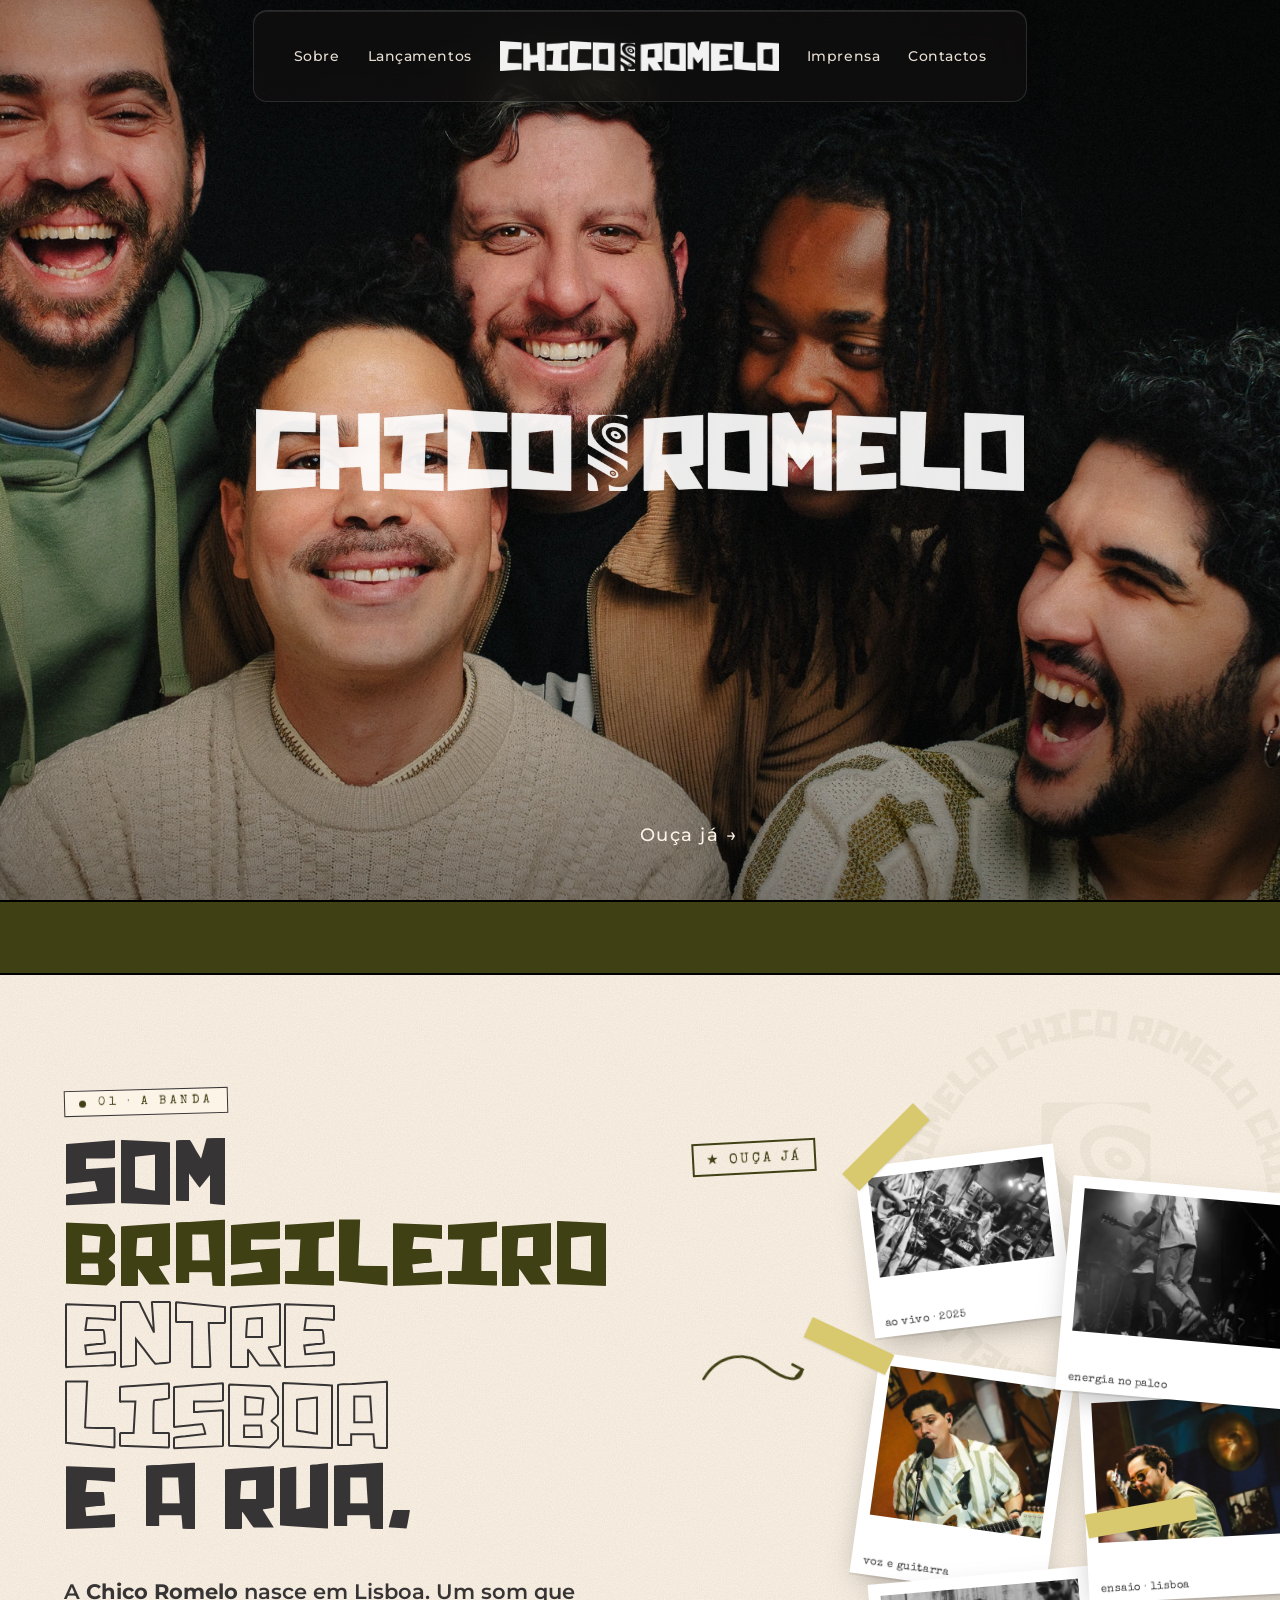
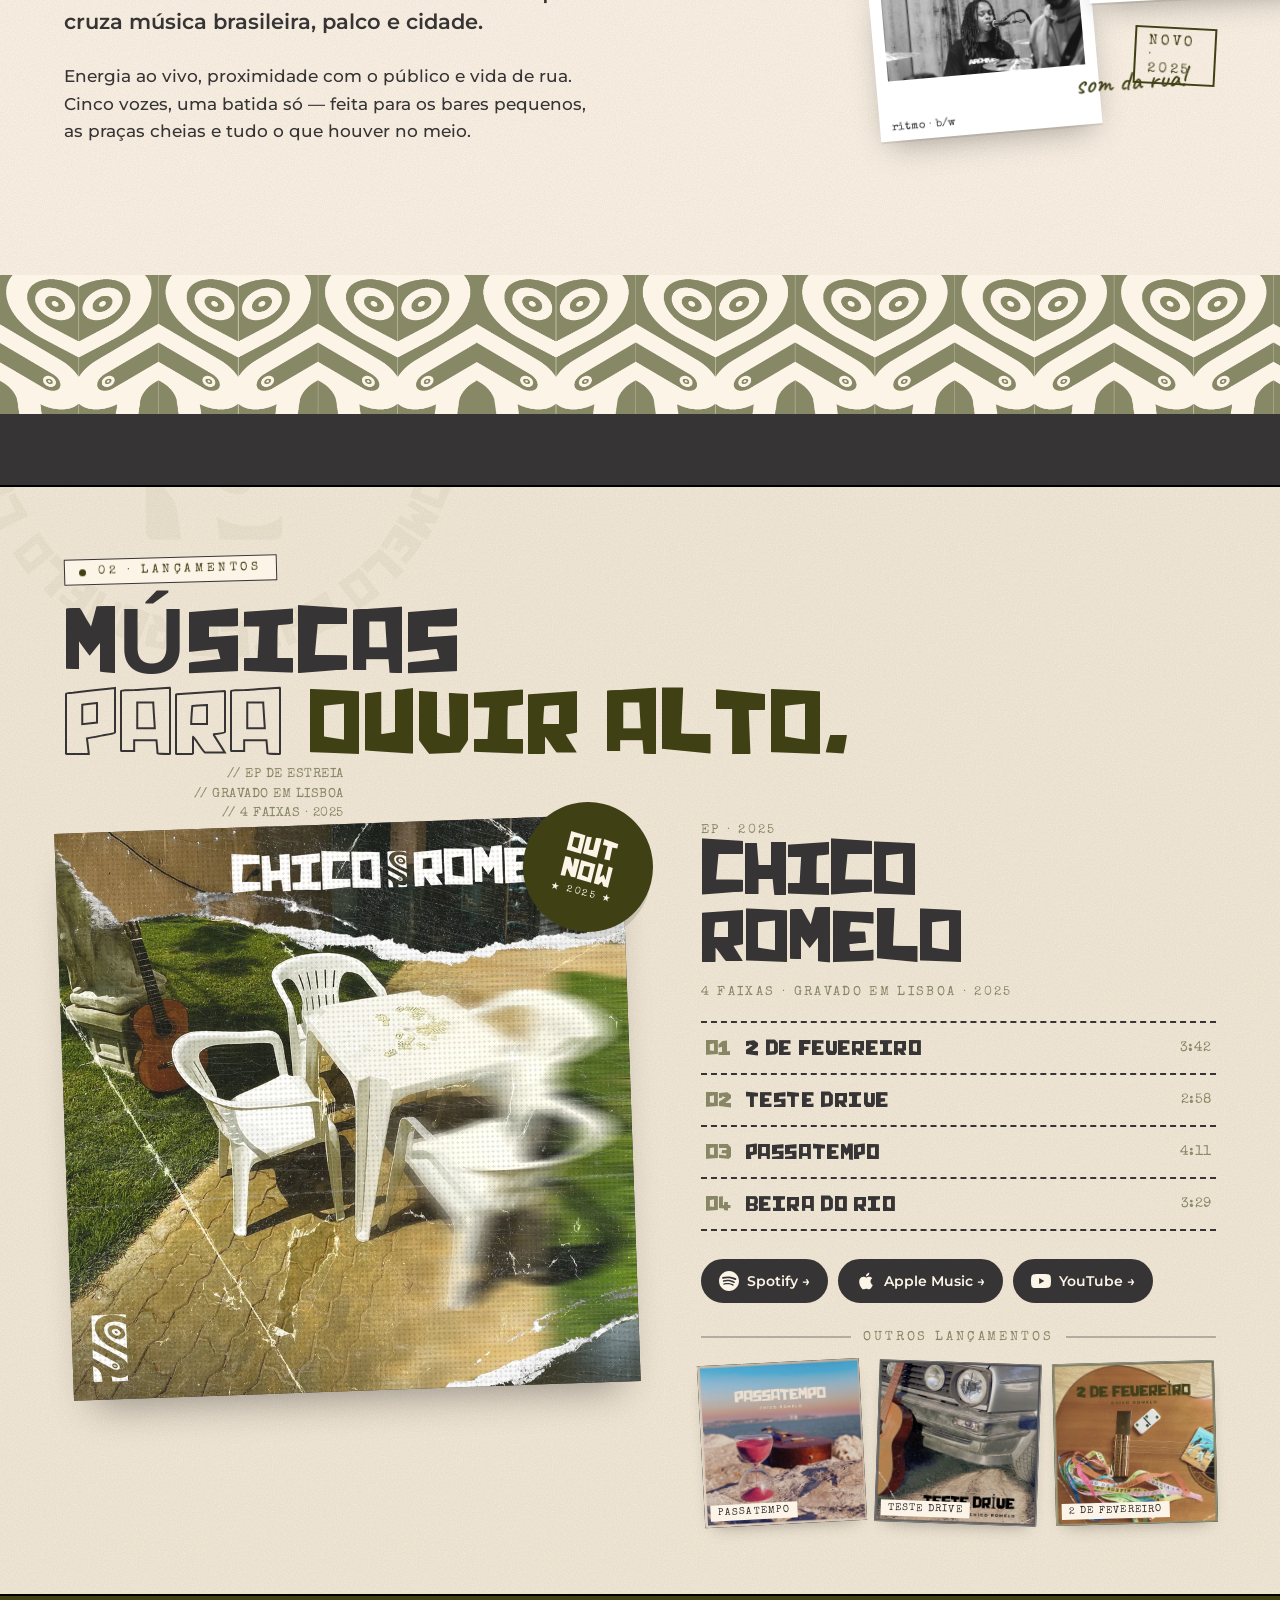
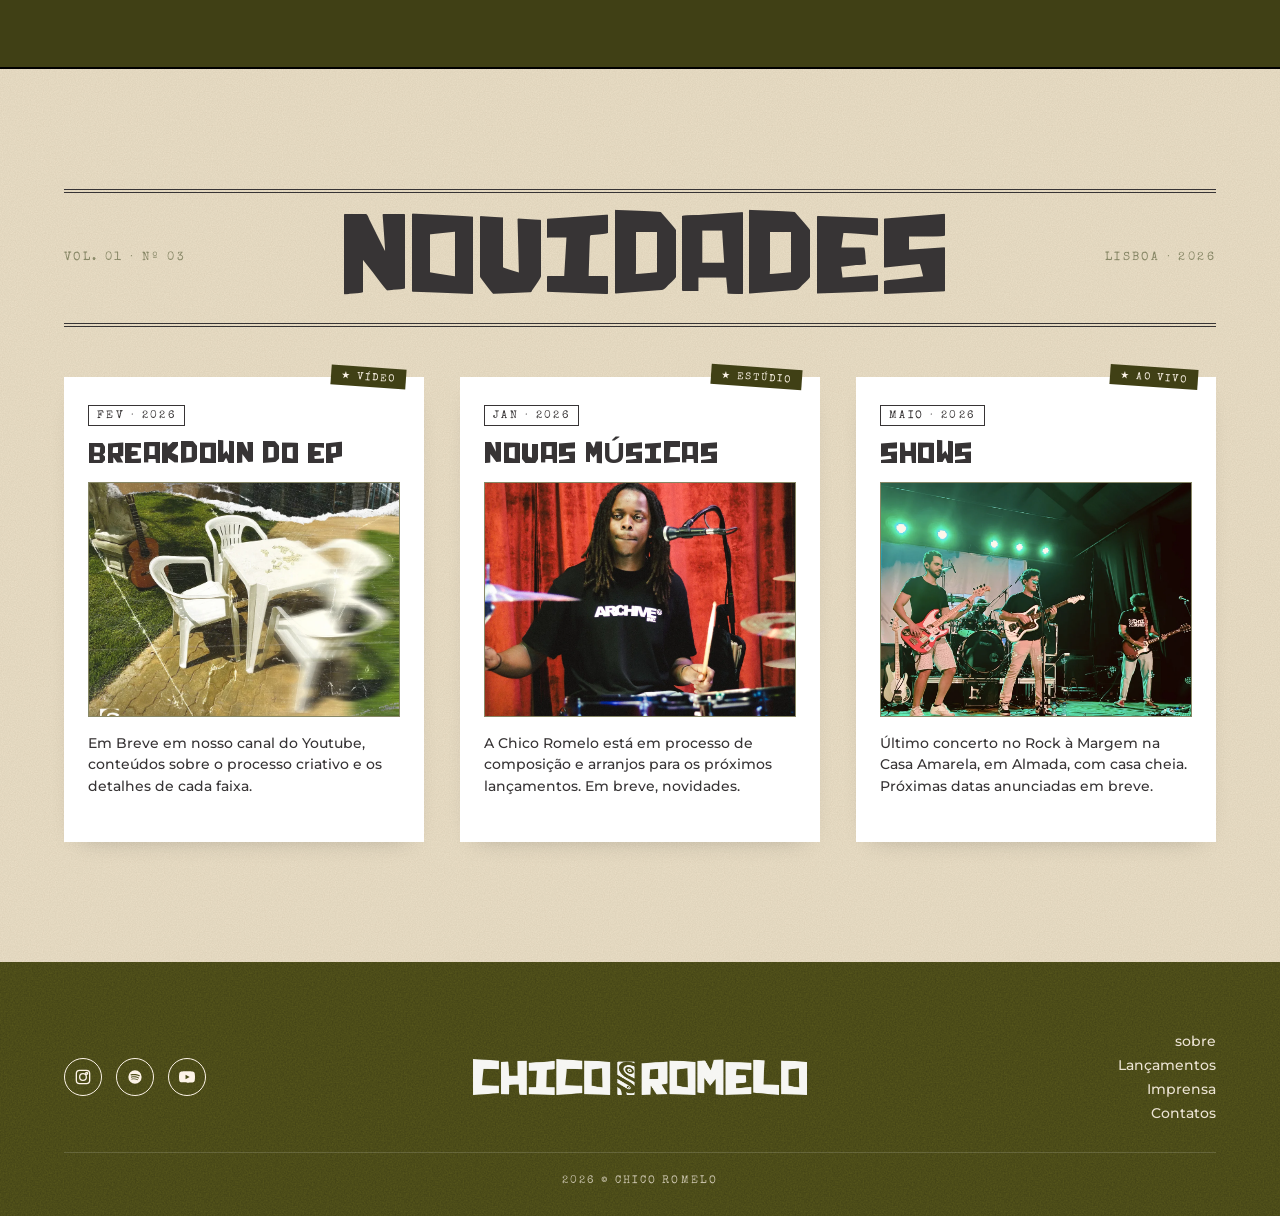
==== commit f71be770: "link fixes" ====
--- a/index.html
+++ b/index.html
@@ -81,10 +81,10 @@
           <span></span>
         </button>
         <div class="nav-links">
-          <a href="/Sobre.html">Sobre</a>
-          <a href="/Lancamentos.html">Lançamentos</a>
-        </div>
-        <a href="/index.html">
+          <a href="/sobre">Sobre</a>
+          <a href="/lancamentos">Lançamentos</a>
+        </div>
+        <a href="/">
           <picture>
             <source srcset="assets/logo-full.webp" type="image/webp" />
             <img class="nav-logo-img" src="assets/logo-full.png"
@@ -92,17 +92,17 @@
           </picture>
         </a>
         <div class="nav-links right">
-          <a href="/Imprensa.html">Imprensa</a>
-          <a href="/Contatos.html">Contactos</a>
+          <a href="/imprensa">Imprensa</a>
+          <a href="/contatos">Contactos</a>
         </div>
       </nav>
 
       <!-- Drawer (tablet/mobile only) -->
       <div class="nav-drawer" aria-hidden="true">
-        <a href="/Sobre.html"">Sobre</a>
-        <a href="/Lancamentos.html">Lançamentos</a>
-        <a href="/Imprensa.html">Imprensa</a>
-        <a href="/Contatos.html">Contactos</a>
+        <a href="/sobre"">Sobre</a>
+        <a href="/lancamentos">Lançamentos</a>
+        <a href="/imprensa">Imprensa</a>
+        <a href="/contatos">Contactos</a>
       </div>
       <div class="nav-overlay"></div>
 
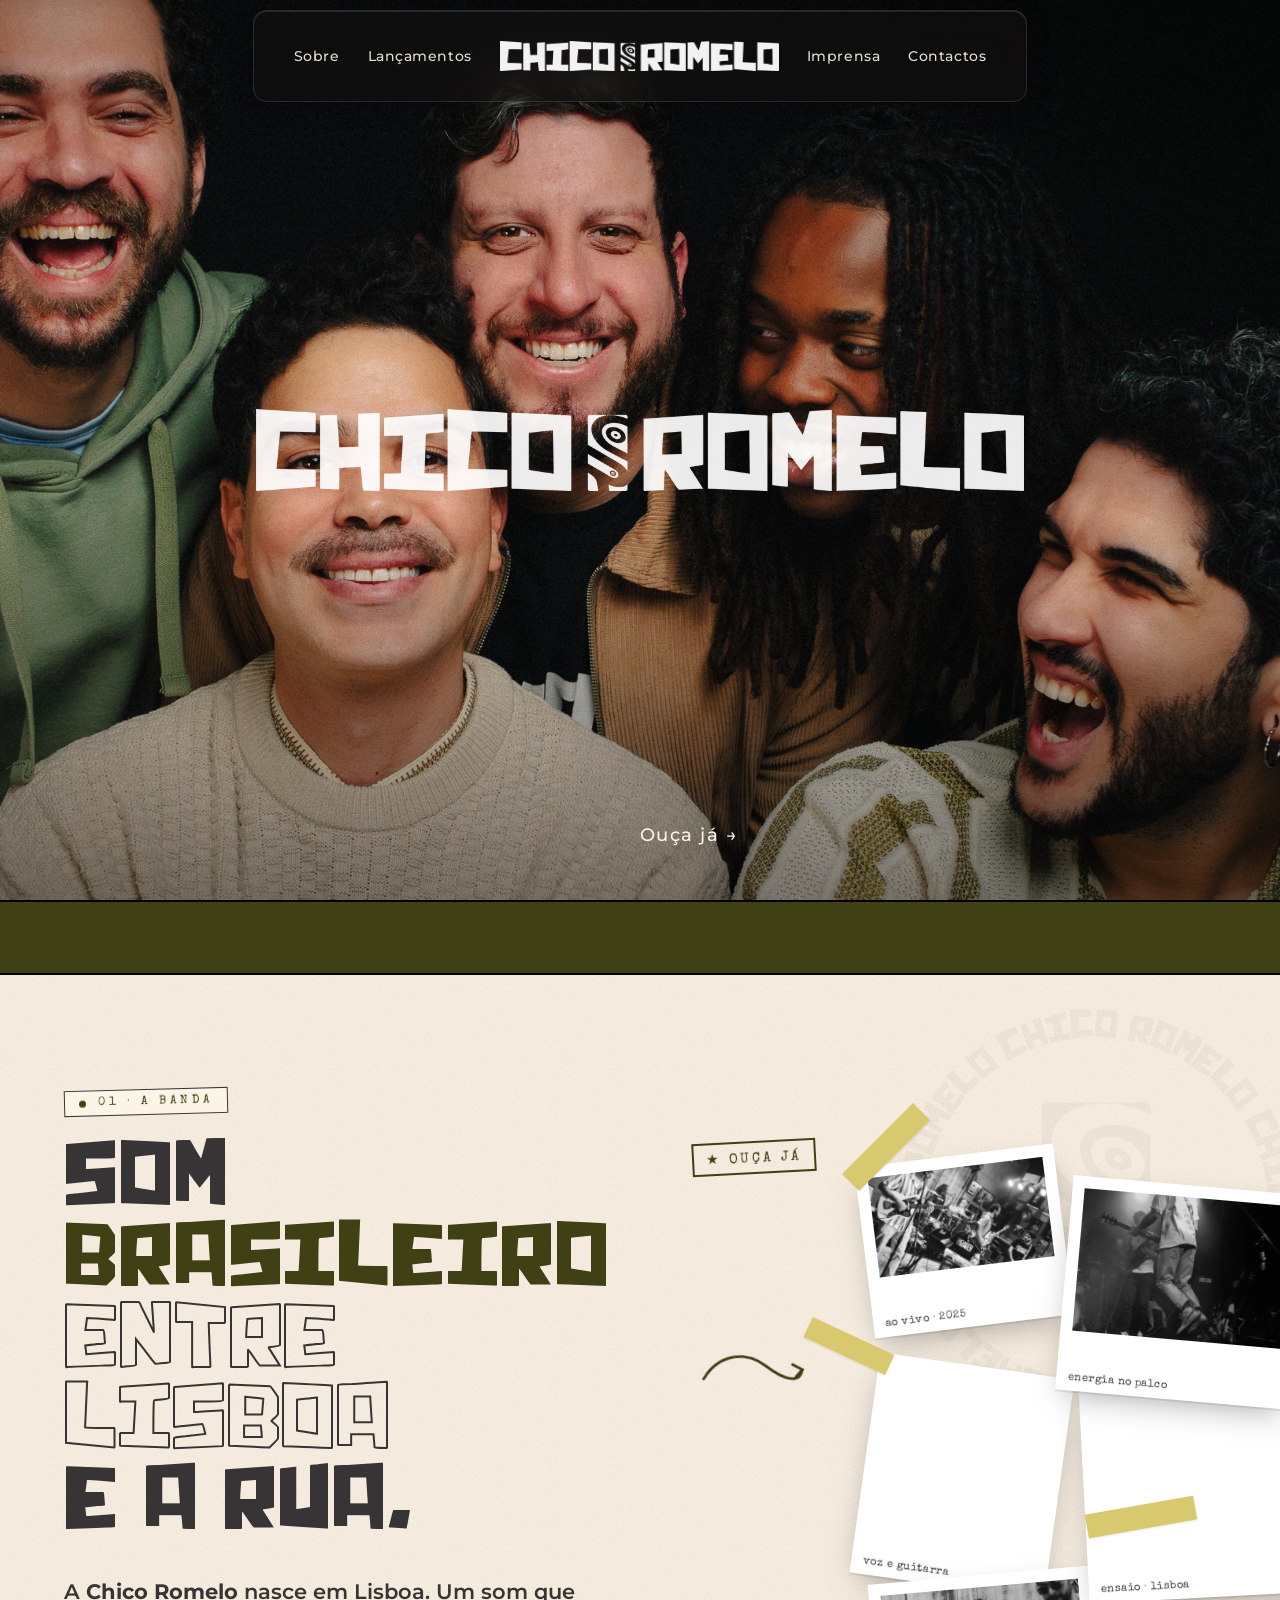
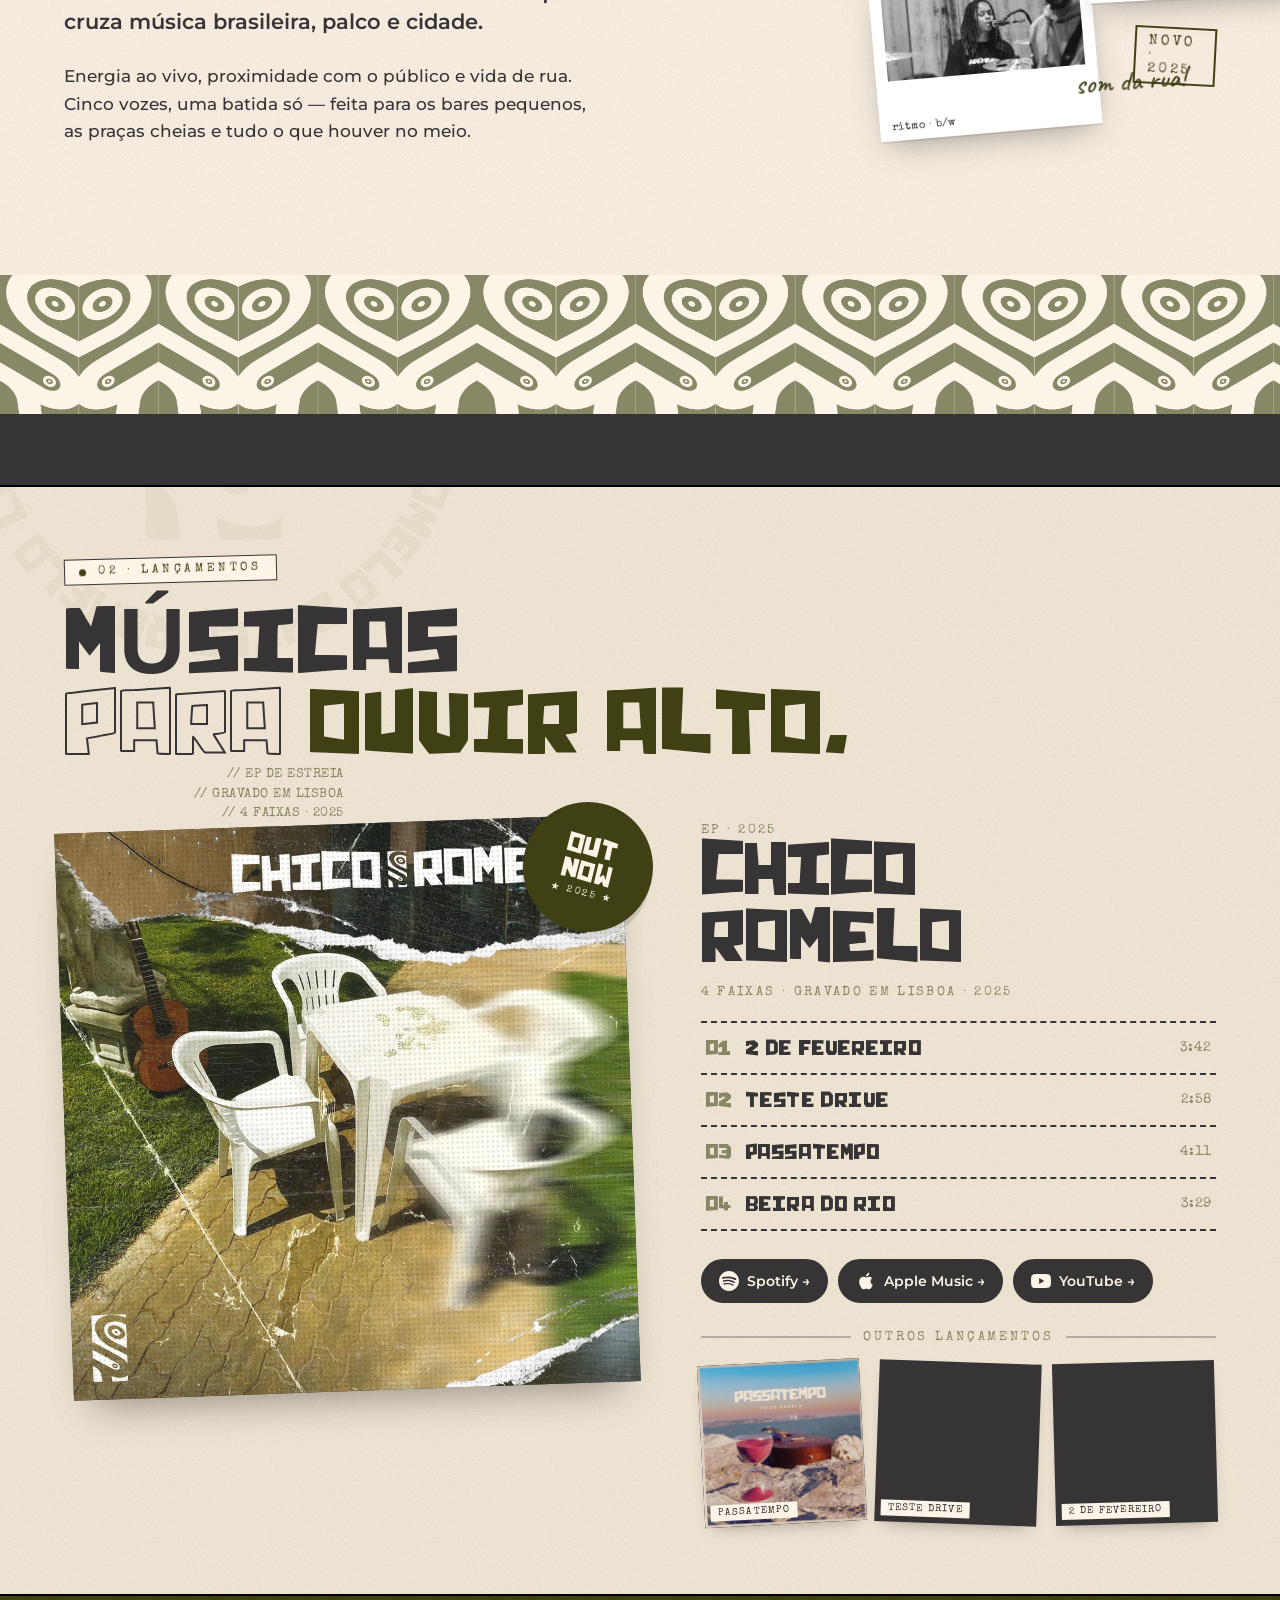
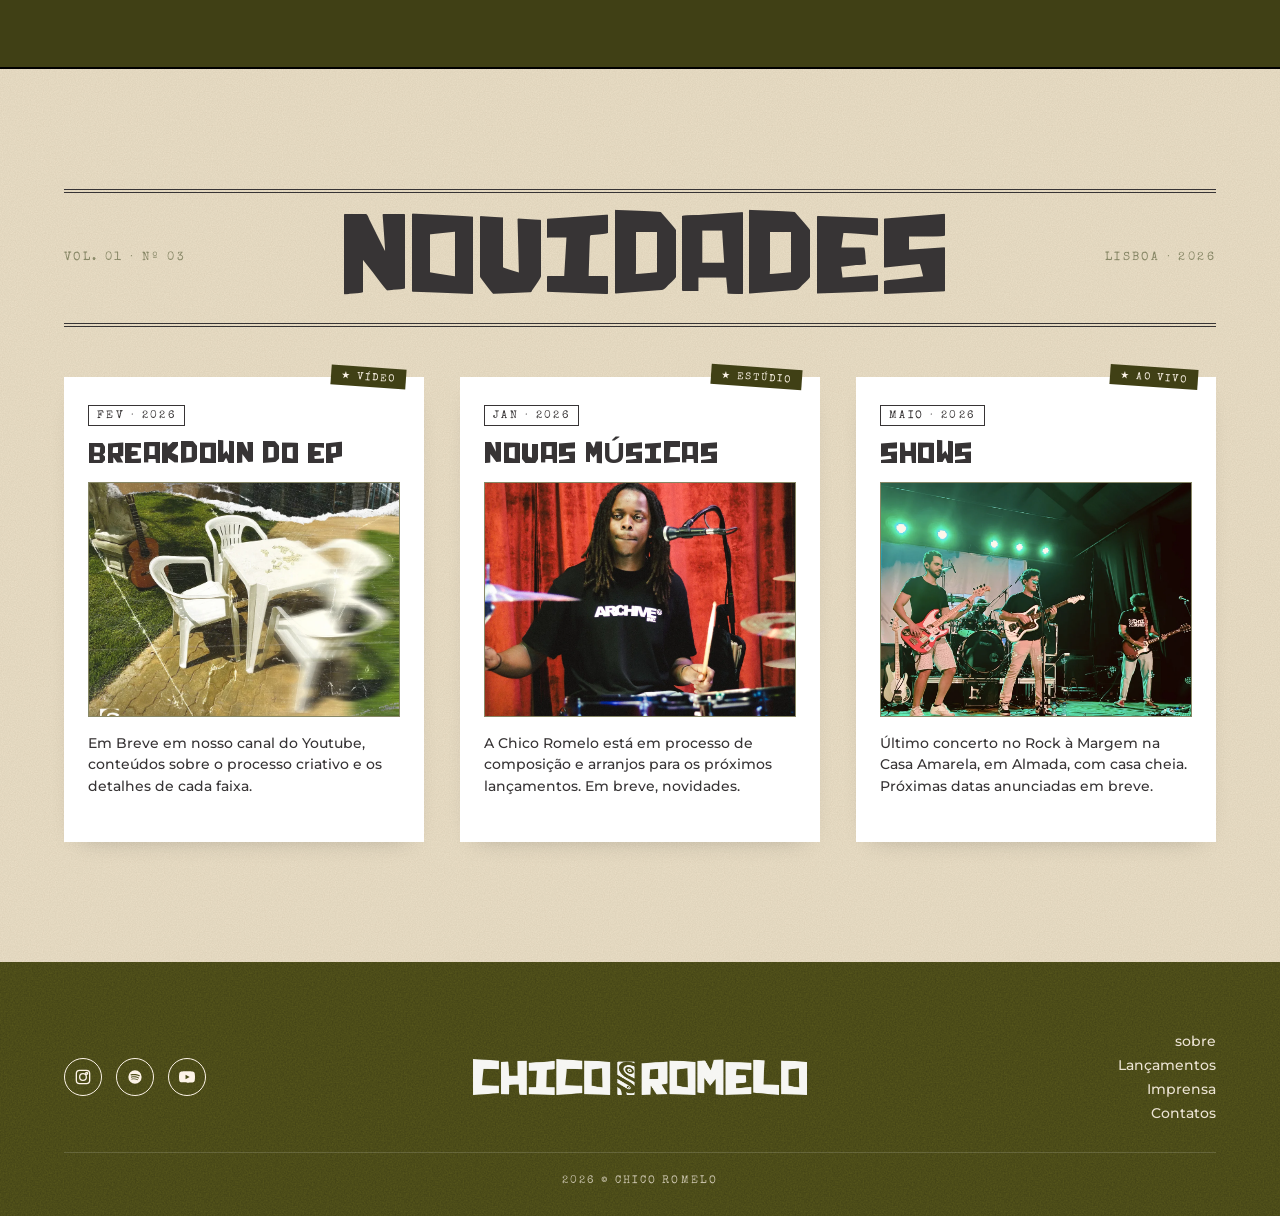
==== commit cadd55ad: "Add missing streaming links to outro-card singles on homepage The 3 single cards in the 'Outros lanç" ====
--- a/index.html
+++ b/index.html
@@ -99,7 +99,7 @@
 
       <!-- Drawer (tablet/mobile only) -->
       <div class="nav-drawer" aria-hidden="true">
-        <a href="/sobre"">Sobre</a>
+        <a href="/sobre">Sobre</a>
         <a href="/lancamentos">Lançamentos</a>
         <a href="/imprensa">Imprensa</a>
         <a href="/contatos">Contactos</a>
@@ -389,7 +389,7 @@
 
           <div class="outros-h">Outros lançamentos</div>
           <div class="outros">
-            <div class="outro-card" data-modal-cover="assets/single-passatempo.webp" data-modal-title="Passatempo">
+            <div class="outro-card" data-modal-cover="assets/single-passatempo.webp" data-modal-title="Passatempo" data-modal-spotify="https://open.spotify.com/track/7h9agnhaBlPSOXHnUFg3bU" data-modal-apple="https://music.apple.com/pt/album/passatempo-single-version-single/1829988804" data-modal-youtube="https://www.youtube.com/watch?v=i2bbp3gVeAM&list=OLAK5uy_kRTHPCpBJQuVPjnf5l7_Y-1qfSJO9aTyQ">
               <picture>
                 <source srcset="assets/single-passatempo.webp" type="image/webp" />
                 <img src="assets/single-passatempo.png" alt="Passatempo"
@@ -397,7 +397,7 @@
               </picture>
               <div class="cap">Passatempo</div>
             </div>
-            <div class="outro-card" data-modal-cover="assets/single-teste-drive.webp" data-modal-title="Teste Drive">
+            <div class="outro-card" data-modal-cover="assets/single-teste-drive.webp" data-modal-title="Teste Drive" data-modal-spotify="https://open.spotify.com/track/11TtlzDfdAzvviwmMzd7Ot" data-modal-apple="https://music.apple.com/pt/album/teste-drive-single-version-single/1831955846" data-modal-youtube="https://www.youtube.com/watch?v=WwQSOBaKPWc&list=OLAK5uy_laQ4qQKKK9CsjW_QlVbA0hvC35b46v6fI">
               <picture>
                 <source srcset="assets/single-teste-drive.webp" type="image/webp" />
                 <img src="assets/single-teste-drive.png" alt="Teste Drive"
@@ -405,7 +405,7 @@
               </picture>
               <div class="cap">Teste Drive</div>
             </div>
-            <div class="outro-card" data-modal-cover="assets/single-2-de-fevereiro.webp" data-modal-title="2 de Fevereiro">
+            <div class="outro-card" data-modal-cover="assets/single-2-de-fevereiro.webp" data-modal-title="2 de Fevereiro" data-modal-spotify="https://open.spotify.com/track/60bpv7NYz92b5uzDMgv0b2" data-modal-apple="https://music.apple.com/pt/album/2-de-fevereiro-single-version-single/1728524651" data-modal-youtube="https://www.youtube.com/watch?v=OAPaSq6s1Ss&list=OLAK5uy_ll79YaKTWpXTXfqbChHDgH_VdhoUIobcs">
               <picture>
                 <source srcset="assets/single-2-de-fevereiro.webp" type="image/webp" />
                 <img src="assets/single-2-de-fevereiro.png" alt="2 de Fevereiro"
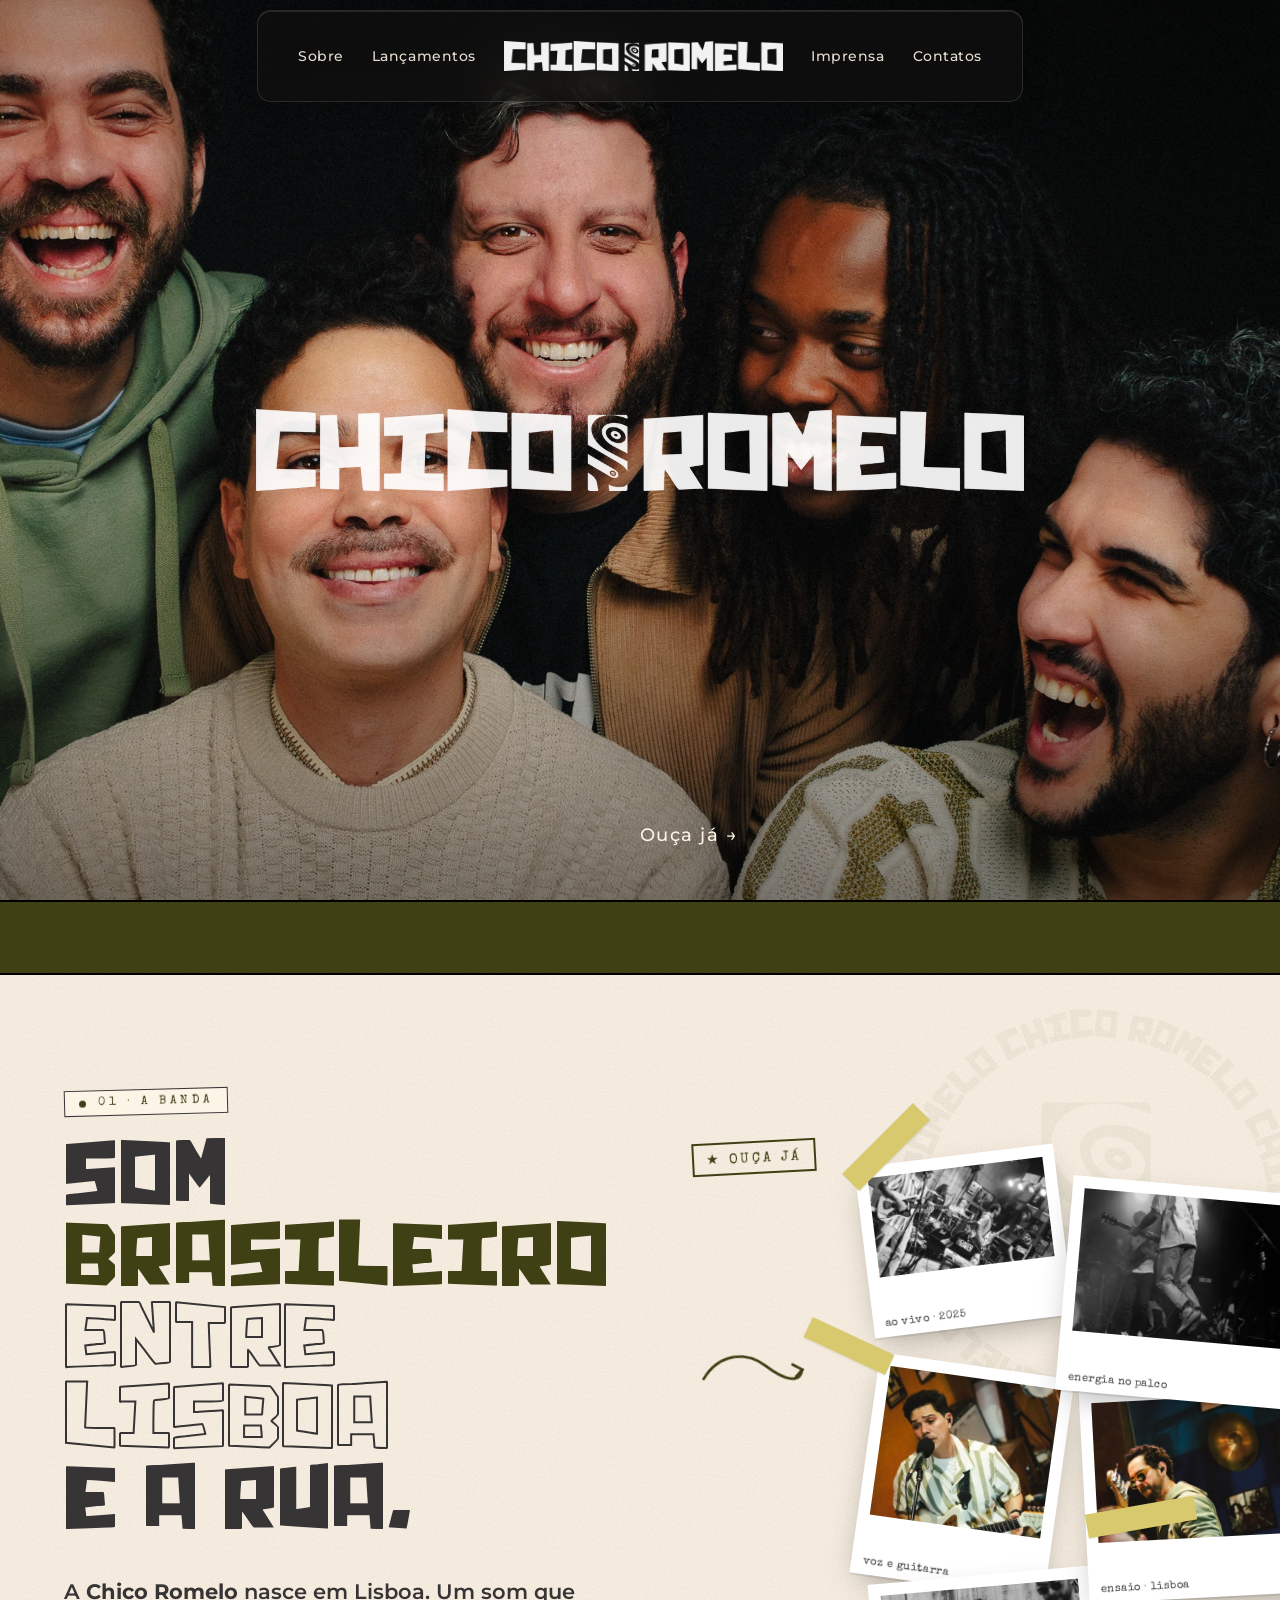
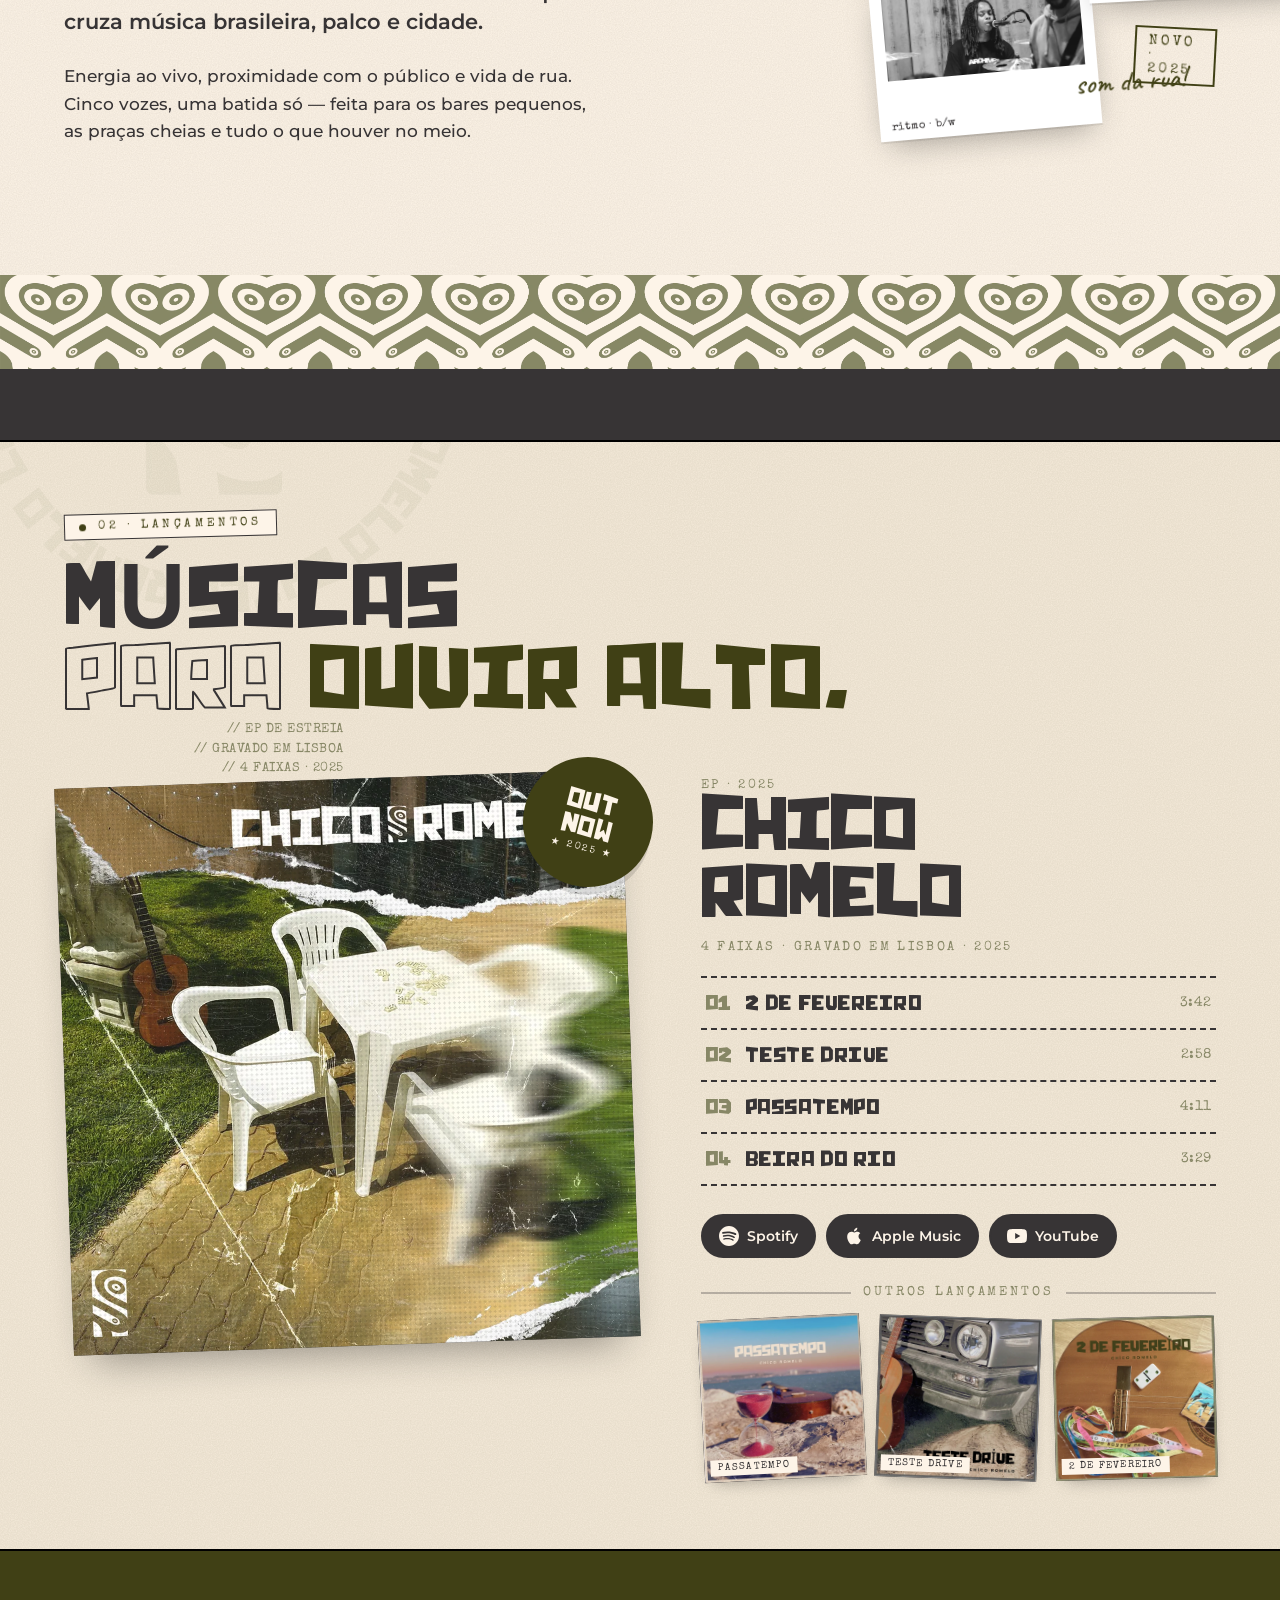
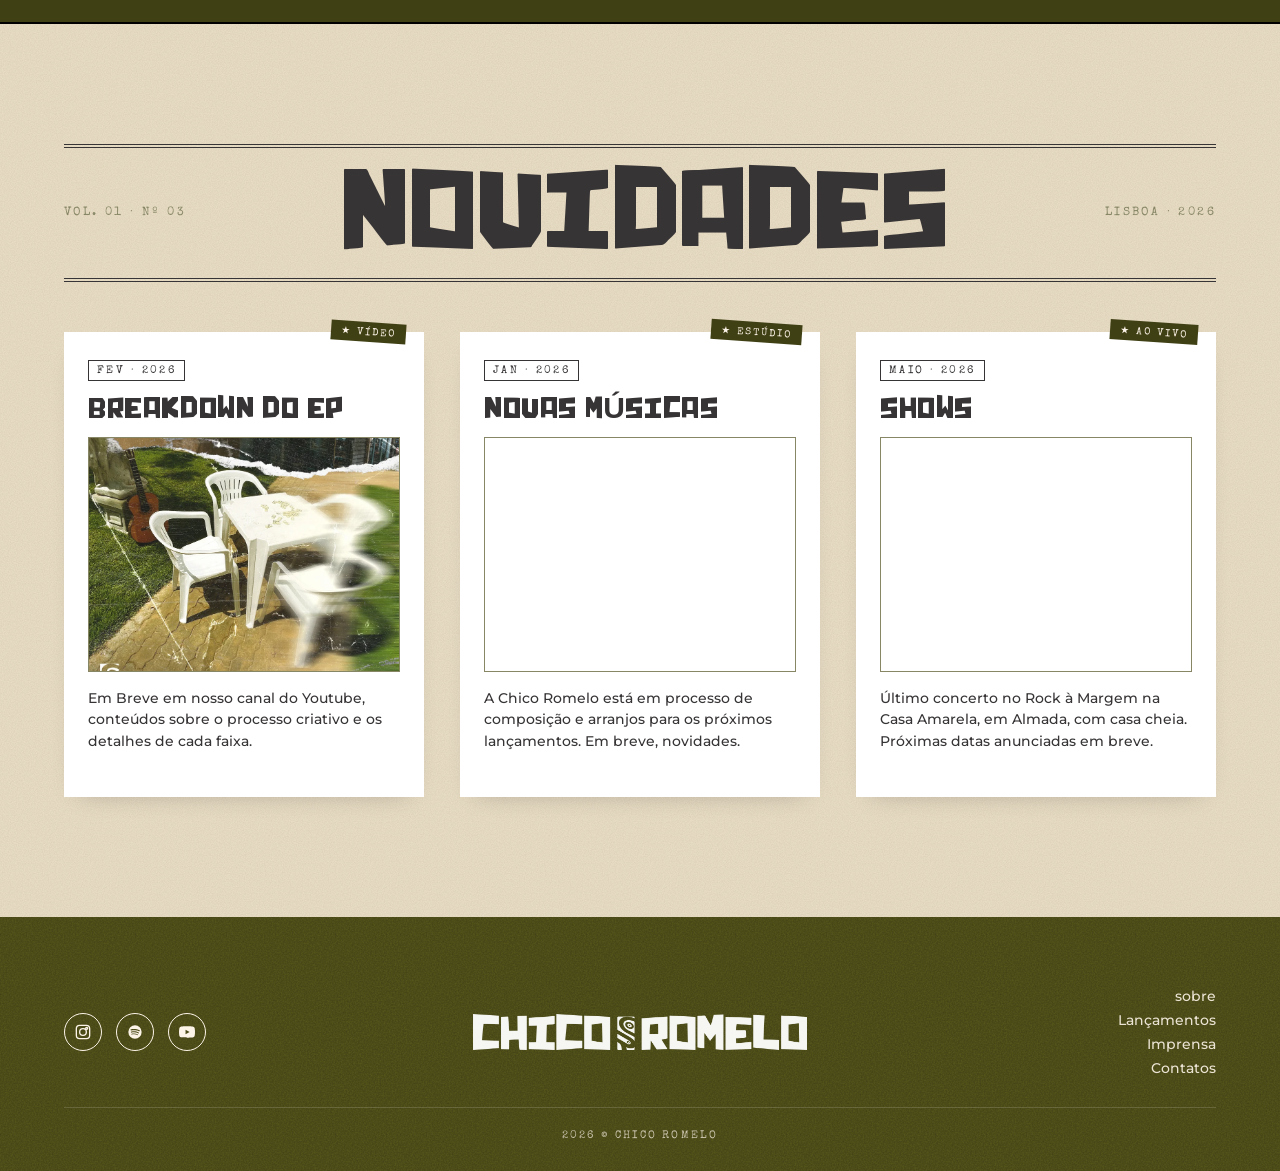
==== commit 5ef15c94: "Convert all text from PT-PT to PT-BR - lang="pt" → lang="pt-BR" and pt_PT → pt_BR across all pages -" ====
--- a/index.html
+++ b/index.html
@@ -1,15 +1,27 @@
 <!doctype html>
-<html lang="pt">
+<html lang="pt-BR">
   <head>
     <meta charset="utf-8" />
     <link rel="icon" type="image/x-icon" href="favicon.ico" />
-    <link rel="icon" type="image/png" sizes="32x32" href="assets/favicon-32.png" />
-    <link rel="apple-touch-icon" sizes="180x180" href="assets/apple-touch-icon.png" />
+    <link
+      rel="icon"
+      type="image/png"
+      sizes="32x32"
+      href="assets/favicon-32.png"
+    />
+    <link
+      rel="apple-touch-icon"
+      sizes="180x180"
+      href="assets/apple-touch-icon.png"
+    />
     <title>Chico Romelo | Home</title>
     <meta name="viewport" content="width=device-width, initial-scale=1" />
 
     <!-- SEO -->
-    <meta name="description" content="Chico Romelo é uma banda de rock portuguesa com raízes no blues e no indie. Ouça os nossos lançamentos, veja datas de concertos e fique por dentro das novidades." />
+    <meta
+      name="description"
+      content="Chico Romelo é uma banda de rock portuguesa com raízes no blues e no indie. Ouça os nossos lançamentos, veja datas de concertos e fique por dentro das novidades."
+    />
     <meta name="robots" content="index, follow" />
     <meta name="author" content="Chico Romelo" />
     <link rel="canonical" href="https://chicoromelo.pt/" />
@@ -17,38 +29,56 @@
     <!-- Open Graph -->
     <meta property="og:type" content="music.musician" />
     <meta property="og:site_name" content="Chico Romelo" />
-    <meta property="og:title" content="Chico Romelo — Banda de Rock Português" />
-    <meta property="og:description" content="Chico Romelo é uma banda de rock portuguesa com raízes no blues e no indie. Ouça os nossos lançamentos, veja datas de concertos e fique por dentro das novidades." />
+    <meta
+      property="og:title"
+      content="Chico Romelo — Banda de Rock Português"
+    />
+    <meta
+      property="og:description"
+      content="Chico Romelo é uma banda de rock portuguesa com raízes no blues e no indie. Ouça os nossos lançamentos, veja datas de concertos e fique por dentro das novidades."
+    />
     <meta property="og:url" content="https://chicoromelo.pt/" />
-    <meta property="og:image" content="https://chicoromelo.pt/assets/hero-photo.webp" />
+    <meta
+      property="og:image"
+      content="https://chicoromelo.pt/assets/hero-photo.webp"
+    />
     <meta property="og:image:width" content="2400" />
     <meta property="og:image:height" content="1600" />
-    <meta property="og:locale" content="pt_PT" />
+    <meta property="og:locale" content="pt_BR" />
 
     <!-- Twitter Card -->
     <meta name="twitter:card" content="summary_large_image" />
-    <meta name="twitter:title" content="Chico Romelo — Banda de Rock Português" />
-    <meta name="twitter:description" content="Chico Romelo é uma banda de rock portuguesa com raízes no blues e no indie. Ouça os nossos lançamentos, veja datas de concertos e fique por dentro das novidades." />
-    <meta name="twitter:image" content="https://chicoromelo.pt/assets/hero-photo.webp" />
+    <meta
+      name="twitter:title"
+      content="Chico Romelo — Banda de Rock Português"
+    />
+    <meta
+      name="twitter:description"
+      content="Chico Romelo é uma banda de rock portuguesa com raízes no blues e no indie. Ouça os nossos lançamentos, veja datas de concertos e fique por dentro das novidades."
+    />
+    <meta
+      name="twitter:image"
+      content="https://chicoromelo.pt/assets/hero-photo.webp"
+    />
 
     <!-- Structured Data -->
     <script type="application/ld+json">
-    {
-      "@context": "https://schema.org",
-      "@type": "MusicGroup",
-      "name": "Chico Romelo",
-      "url": "https://chicoromelo.pt",
-      "logo": "https://chicoromelo.pt/assets/logo-full.png",
-      "image": "https://chicoromelo.pt/assets/hero-photo.webp",
-      "description": "Banda de rock portuguesa com raízes no blues e no indie.",
-      "genre": ["Rock", "Blues", "Indie"],
-      "sameAs": [
-        "https://www.instagram.com/chicoromelo",
-        "https://open.spotify.com/artist/36kAOthCGAS4uOla6Sa4BF",
-        "https://www.youtube.com/@ChicoRomelo",
-        "https://music.apple.com/pt/artist/chico-romelo/1727802157"
-      ]
-    }
+      {
+        "@context": "https://schema.org",
+        "@type": "MusicGroup",
+        "name": "Chico Romelo",
+        "url": "https://chicoromelo.pt",
+        "logo": "https://chicoromelo.pt/assets/logo-full.png",
+        "image": "https://chicoromelo.pt/assets/hero-photo.webp",
+        "description": "Banda de rock portuguesa com raízes no blues e no indie.",
+        "genre": ["Rock", "Blues", "Indie"],
+        "sameAs": [
+          "https://www.instagram.com/chicoromelo",
+          "https://open.spotify.com/artist/36kAOthCGAS4uOla6Sa4BF",
+          "https://www.youtube.com/@ChicoRomelo",
+          "https://music.apple.com/pt/artist/chico-romelo/1727802157"
+        ]
+      }
     </script>
 
     <link rel="preconnect" href="https://fonts.googleapis.com" />
@@ -60,7 +90,13 @@
 
     <link rel="stylesheet" href="style.css" />
     <!-- Preload LCP image -->
-    <link rel="preload" as="image" href="assets/hero-photo.webp" type="image/webp" fetchpriority="high" />
+    <link
+      rel="preload"
+      as="image"
+      href="assets/hero-photo.webp"
+      type="image/webp"
+      fetchpriority="high"
+    />
   </head>
   <body>
     <!-- ============================================================
@@ -70,8 +106,13 @@
       <div class="hero-bg">
         <picture>
           <source srcset="assets/hero-photo.webp" type="image/webp" />
-          <img src="assets/hero-photo.jpg" alt="Chico Romelo"
-               fetchpriority="high" loading="eager" decoding="async" />
+          <img
+            src="assets/hero-photo.jpg"
+            alt="Chico Romelo"
+            fetchpriority="high"
+            loading="eager"
+            decoding="async"
+          />
         </picture>
       </div>
 
@@ -87,13 +128,18 @@
         <a href="/">
           <picture>
             <source srcset="assets/logo-full.webp" type="image/webp" />
-            <img class="nav-logo-img" src="assets/logo-full.png"
-                 alt="Chico Romelo" loading="eager" decoding="async" />
+            <img
+              class="nav-logo-img"
+              src="assets/logo-full.png"
+              alt="Chico Romelo"
+              loading="eager"
+              decoding="async"
+            />
           </picture>
         </a>
         <div class="nav-links right">
           <a href="/imprensa">Imprensa</a>
-          <a href="/contatos">Contactos</a>
+          <a href="/contatos">Contatos</a>
         </div>
       </nav>
 
@@ -109,20 +155,36 @@
       <div class="hero-lockup">
         <picture>
           <source srcset="assets/logo-full.webp" type="image/webp" />
-          <img src="assets/logo-full.png" alt="CHICO ROMELO" id="full-logo"
-               loading="eager" decoding="async" />
+          <img
+            src="assets/logo-full.png"
+            alt="CHICO ROMELO"
+            id="full-logo"
+            loading="eager"
+            decoding="async"
+          />
         </picture>
         <picture>
           <source srcset="assets/logo-mobile.webp" type="image/webp" />
-          <img src="assets/logo-mobile.png" alt="CHICO ROMELO" id="logo-mobile"
-               loading="eager" decoding="async" />
+          <img
+            src="assets/logo-mobile.png"
+            alt="CHICO ROMELO"
+            id="logo-mobile"
+            loading="eager"
+            decoding="async"
+          />
         </picture>
       </div>
 
-      <button class="hero-cta" data-modal-cover="assets/ep-cover.webp" data-modal-title="Chico Romelo — EP"
+      <button
+        class="hero-cta"
+        data-modal-cover="assets/ep-cover.webp"
+        data-modal-title="Chico Romelo — EP"
         data-modal-spotify="https://open.spotify.com/album/2Y7nk3TuplQ2WvlEcwWROX"
         data-modal-apple="https://music.apple.com/pt/album/chico-romelo-ep/1834828852"
-        data-modal-youtube="https://www.youtube.com/playlist?list=OLAK5uy_kRF-_VxfEMnxMSB_AWVb9wuseBOUx5c18">Ouça já →</button>
+        data-modal-youtube="https://www.youtube.com/playlist?list=OLAK5uy_kRF-_VxfEMnxMSB_AWVb9wuseBOUx5c18"
+      >
+        Ouça já →
+      </button>
     </header>
 
     <!-- MARQUEE 1 -->
@@ -151,8 +213,13 @@
     >
       <picture>
         <source srcset="assets/logo-stamp.webp" type="image/webp" />
-        <img class="deco-stamp" src="assets/logo-stamp.png" alt=""
-             loading="lazy" decoding="async" />
+        <img
+          class="deco-stamp"
+          src="assets/logo-stamp.png"
+          alt=""
+          loading="lazy"
+          decoding="async"
+        />
       </picture>
 
       <div class="banda">
@@ -186,35 +253,60 @@
           <div class="piece piece-1">
             <picture>
               <source srcset="assets/member-1.webp" type="image/webp" />
-              <img src="assets/member-1.jpg" alt="ao vivo" loading="lazy" decoding="async" />
+              <img
+                src="assets/member-1.jpg"
+                alt="ao vivo"
+                loading="lazy"
+                decoding="async"
+              />
             </picture>
             <div class="cap">ao vivo · 2025</div>
           </div>
           <div class="piece piece-2">
             <picture>
               <source srcset="assets/member-2.webp" type="image/webp" />
-              <img src="assets/member-2.jpg" alt="no palco" loading="lazy" decoding="async" />
+              <img
+                src="assets/member-2.jpg"
+                alt="no palco"
+                loading="lazy"
+                decoding="async"
+              />
             </picture>
             <div class="cap">energia no palco</div>
           </div>
           <div class="piece piece-3">
             <picture>
               <source srcset="assets/member-3.webp" type="image/webp" />
-              <img src="assets/member-3.jpg" alt="guitarra" loading="lazy" decoding="async" />
+              <img
+                src="assets/member-3.jpg"
+                alt="guitarra"
+                loading="lazy"
+                decoding="async"
+              />
             </picture>
             <div class="cap">ensaio · lisboa</div>
           </div>
           <div class="piece piece-4">
             <picture>
               <source srcset="assets/member-4.webp" type="image/webp" />
-              <img src="assets/member-4.jpg" alt="vocalista" loading="lazy" decoding="async" />
+              <img
+                src="assets/member-4.jpg"
+                alt="vocalista"
+                loading="lazy"
+                decoding="async"
+              />
             </picture>
             <div class="cap">voz e guitarra</div>
           </div>
           <div class="piece piece-5">
             <picture>
               <source srcset="assets/member-5.webp" type="image/webp" />
-              <img src="assets/member-5.jpg" alt="bateria" loading="lazy" decoding="async" />
+              <img
+                src="assets/member-5.jpg"
+                alt="bateria"
+                loading="lazy"
+                decoding="async"
+              />
             </picture>
             <div class="cap">ritmo · b/w</div>
           </div>
@@ -249,7 +341,12 @@
       <div class="eye-border">
         <picture>
           <source srcset="assets/eye-pattern.webp" type="image/webp" />
-          <img src="assets/eye-pattern.png" alt="" loading="lazy" decoding="async" />
+          <img
+            src="assets/eye-pattern.png"
+            alt=""
+            loading="lazy"
+            decoding="async"
+          />
         </picture>
       </div>
       <div class="marquee alt reverse" aria-hidden="true">
@@ -277,8 +374,13 @@
     >
       <picture>
         <source srcset="assets/logo-stamp.webp" type="image/webp" />
-        <img class="deco-stamp" src="assets/logo-stamp.png" alt=""
-             loading="lazy" decoding="async" />
+        <img
+          class="deco-stamp"
+          src="assets/logo-stamp.png"
+          alt=""
+          loading="lazy"
+          decoding="async"
+        />
       </picture>
 
       <div class="musicas-header" data-reveal>
@@ -302,8 +404,12 @@
           <div class="ep-cover">
             <picture>
               <source srcset="assets/ep-cover.webp" type="image/webp" />
-              <img src="assets/ep-cover.jpg" alt="Chico Romelo - EP"
-                   loading="lazy" decoding="async" />
+              <img
+                src="assets/ep-cover.jpg"
+                alt="Chico Romelo - EP"
+                loading="lazy"
+                decoding="async"
+              />
             </picture>
           </div>
           <div class="ep-sticker">OUT<br />NOW<span>★ 2025 ★</span></div>
@@ -315,38 +421,54 @@
           <div class="ep-sub">4 faixas · gravado em Lisboa · 2025</div>
 
           <ol class="tracklist">
-            <li data-modal-cover="assets/ep-cover.webp" data-modal-title="2 de Fevereiro"
-                data-modal-spotify="https://open.spotify.com/track/4sEwfBMgnFQWXzRn3Vy9J1"
-                data-modal-apple="https://music.apple.com/pt/song/2-de-fevereiro-feat-jefferson-arg%C3%B4lo/1834828853"
-                data-modal-youtube="https://www.youtube.com/watch?v=6FFyv7y_S7A">
+            <li
+              data-modal-cover="assets/ep-cover.webp"
+              data-modal-title="2 de Fevereiro"
+              data-modal-spotify="https://open.spotify.com/track/4sEwfBMgnFQWXzRn3Vy9J1"
+              data-modal-apple="https://music.apple.com/pt/song/2-de-fevereiro-feat-jefferson-arg%C3%B4lo/1834828853"
+              data-modal-youtube="https://www.youtube.com/watch?v=6FFyv7y_S7A"
+            >
               <span class="num">01</span><span class="name">2 de Fevereiro</span
               ><span class="dur">3:42</span>
             </li>
-            <li data-modal-cover="assets/ep-cover.webp" data-modal-title="Teste Drive"
-                data-modal-spotify="https://open.spotify.com/track/0Dl85WOI86WE4PUf8RQfTj"
-                data-modal-apple="https://music.apple.com/pt/song/teste-drive/1834828855"
-                data-modal-youtube="https://www.youtube.com/watch?v=qMva5ybHVB8">
+            <li
+              data-modal-cover="assets/ep-cover.webp"
+              data-modal-title="Teste Drive"
+              data-modal-spotify="https://open.spotify.com/track/0Dl85WOI86WE4PUf8RQfTj"
+              data-modal-apple="https://music.apple.com/pt/song/teste-drive/1834828855"
+              data-modal-youtube="https://www.youtube.com/watch?v=qMva5ybHVB8"
+            >
               <span class="num">02</span><span class="name">Teste Drive</span
               ><span class="dur">2:58</span>
             </li>
-            <li data-modal-cover="assets/ep-cover.webp" data-modal-title="Passatempo"
-                data-modal-spotify="https://open.spotify.com/track/1d6pXlQP80QEOIxBAWp0WK"
-                data-modal-apple="https://music.apple.com/pt/song/passatempo/1834828857"
-                data-modal-youtube="https://www.youtube.com/watch?v=x-Ucvgd04CI">
+            <li
+              data-modal-cover="assets/ep-cover.webp"
+              data-modal-title="Passatempo"
+              data-modal-spotify="https://open.spotify.com/track/1d6pXlQP80QEOIxBAWp0WK"
+              data-modal-apple="https://music.apple.com/pt/song/passatempo/1834828857"
+              data-modal-youtube="https://www.youtube.com/watch?v=x-Ucvgd04CI"
+            >
               <span class="num">03</span><span class="name">Passatempo</span
               ><span class="dur">4:11</span>
             </li>
-            <li data-modal-cover="assets/ep-cover.webp" data-modal-title="Beira do Rio"
-                data-modal-spotify="https://open.spotify.com/track/2EcvhkOc9xTST3sTMWyYeg"
-                data-modal-apple="https://music.apple.com/pt/song/beira-do-rio/1834829099"
-                data-modal-youtube="https://www.youtube.com/watch?v=BLWOrynC0sA">
+            <li
+              data-modal-cover="assets/ep-cover.webp"
+              data-modal-title="Beira do Rio"
+              data-modal-spotify="https://open.spotify.com/track/2EcvhkOc9xTST3sTMWyYeg"
+              data-modal-apple="https://music.apple.com/pt/song/beira-do-rio/1834829099"
+              data-modal-youtube="https://www.youtube.com/watch?v=BLWOrynC0sA"
+            >
               <span class="num">04</span><span class="name">Beira do Rio</span
               ><span class="dur">3:29</span>
             </li>
           </ol>
 
           <div class="streaming">
-            <a class="stream-btn" href="https://open.spotify.com/album/2Y7nk3TuplQ2WvlEcwWROX?si=KYH0x44gQe2BwSOP1BEeeQ" target="_blank">
+            <a
+              class="stream-btn"
+              href="https://open.spotify.com/album/2Y7nk3TuplQ2WvlEcwWROX?si=KYH0x44gQe2BwSOP1BEeeQ"
+              target="_blank"
+            >
               <svg
                 width="20"
                 height="20"
@@ -357,9 +479,13 @@
                   d="M12 0C5.4 0 0 5.4 0 12s5.4 12 12 12 12-5.4 12-12S18.66 0 12 0zm5.521 17.34c-.24.36-.66.48-1.021.24-2.82-1.74-6.36-2.1-10.561-1.14-.418.122-.779-.18-.899-.54-.12-.42.18-.78.54-.9 4.56-1.02 8.52-.6 11.64 1.32.42.18.479.66.301 1.02zm1.44-3.3c-.301.42-.841.6-1.262.3-3.239-1.98-8.159-2.58-11.939-1.38-.479.12-1.02-.12-1.14-.6-.12-.48.12-1.021.6-1.141C9.6 9.9 15 10.561 18.72 12.84c.361.181.54.78.241 1.2zm.12-3.36C15.24 8.4 8.82 8.16 5.16 9.301c-.6.179-1.2-.181-1.38-.721-.18-.6.18-1.2.72-1.381 4.26-1.26 11.28-1.02 15.721 1.621.539.3.719 1.02.419 1.56-.299.421-1.02.599-1.559.3z"
                 />
               </svg>
-              Spotify →
+              Spotify
             </a>
-            <a class="stream-btn" href="https://music.apple.com/pt/album/chico-romelo-ep/1834828852" target="_blank">
+            <a
+              class="stream-btn"
+              href="https://music.apple.com/pt/album/chico-romelo-ep/1834828852"
+              target="_blank"
+            >
               <svg
                 width="20"
                 height="20"
@@ -370,9 +496,13 @@
                   d="M18.71 19.5c-.83 1.24-1.71 2.45-3.05 2.47-1.34.03-1.77-.79-3.29-.79-1.53 0-2 .77-3.27.82-1.31.05-2.3-1.32-3.14-2.53C4.25 17 2.94 12.45 4.7 9.39c.87-1.52 2.43-2.48 4.12-2.51 1.28-.02 2.5.87 3.29.87.78 0 2.26-1.07 3.8-.91.65.03 2.47.26 3.64 1.98-.09.06-2.17 1.28-2.15 3.81.03 3.02 2.65 4.03 2.68 4.04-.03.07-.42 1.44-1.38 2.83zM13 3.5c.73-.83 1.94-1.46 2.94-1.5.13 1.17-.34 2.35-1.04 3.19-.69.85-1.83 1.51-2.95 1.42-.15-1.15.41-2.35 1.05-3.11z"
                 />
               </svg>
-              Apple Music →
+              Apple Music
             </a>
-            <a class="stream-btn" href="https://www.youtube.com/playlist?app=desktop&list=OLAK5uy_kRF-_VxfEMnxMSB_AWVb9wuseBOUx5c18" target="_blank">
+            <a
+              class="stream-btn"
+              href="https://www.youtube.com/playlist?app=desktop&list=OLAK5uy_kRF-_VxfEMnxMSB_AWVb9wuseBOUx5c18"
+              target="_blank"
+            >
               <svg
                 width="20"
                 height="20"
@@ -383,33 +513,75 @@
                   d="M23.5 6.2a3 3 0 00-2.1-2.1C19.5 3.5 12 3.5 12 3.5s-7.5 0-9.4.6A3 3 0 00.5 6.2 31.9 31.9 0 000 12a31.9 31.9 0 00.5 5.8A3 3 0 002.6 20c1.9.5 9.4.5 9.4.5s7.5 0 9.4-.6a3 3 0 002.1-2.1c.3-1.9.5-3.8.5-5.8a31.9 31.9 0 00-.5-5.8zM9.8 15.5V8.5l6.2 3.5-6.2 3.5z"
                 />
               </svg>
-              YouTube →
+              YouTube
             </a>
           </div>
 
           <div class="outros-h">Outros lançamentos</div>
           <div class="outros">
-            <div class="outro-card" data-modal-cover="assets/single-passatempo.webp" data-modal-title="Passatempo" data-modal-spotify="https://open.spotify.com/track/7h9agnhaBlPSOXHnUFg3bU" data-modal-apple="https://music.apple.com/pt/album/passatempo-single-version-single/1829988804" data-modal-youtube="https://www.youtube.com/watch?v=i2bbp3gVeAM&list=OLAK5uy_kRTHPCpBJQuVPjnf5l7_Y-1qfSJO9aTyQ">
+            <div
+              class="outro-card"
+              data-modal-cover="assets/single-passatempo.webp"
+              data-modal-title="Passatempo"
+              data-modal-spotify="https://open.spotify.com/track/7h9agnhaBlPSOXHnUFg3bU"
+              data-modal-apple="https://music.apple.com/pt/album/passatempo-single-version-single/1829988804"
+              data-modal-youtube="https://www.youtube.com/watch?v=i2bbp3gVeAM&list=OLAK5uy_kRTHPCpBJQuVPjnf5l7_Y-1qfSJO9aTyQ"
+            >
               <picture>
-                <source srcset="assets/single-passatempo.webp" type="image/webp" />
-                <img src="assets/single-passatempo.png" alt="Passatempo"
-                     loading="lazy" decoding="async" />
+                <source
+                  srcset="assets/single-passatempo.webp"
+                  type="image/webp"
+                />
+                <img
+                  src="assets/single-passatempo.png"
+                  alt="Passatempo"
+                  loading="lazy"
+                  decoding="async"
+                />
               </picture>
               <div class="cap">Passatempo</div>
             </div>
-            <div class="outro-card" data-modal-cover="assets/single-teste-drive.webp" data-modal-title="Teste Drive" data-modal-spotify="https://open.spotify.com/track/11TtlzDfdAzvviwmMzd7Ot" data-modal-apple="https://music.apple.com/pt/album/teste-drive-single-version-single/1831955846" data-modal-youtube="https://www.youtube.com/watch?v=WwQSOBaKPWc&list=OLAK5uy_laQ4qQKKK9CsjW_QlVbA0hvC35b46v6fI">
+            <div
+              class="outro-card"
+              data-modal-cover="assets/single-teste-drive.webp"
+              data-modal-title="Teste Drive"
+              data-modal-spotify="https://open.spotify.com/track/11TtlzDfdAzvviwmMzd7Ot"
+              data-modal-apple="https://music.apple.com/pt/album/teste-drive-single-version-single/1831955846"
+              data-modal-youtube="https://www.youtube.com/watch?v=WwQSOBaKPWc&list=OLAK5uy_laQ4qQKKK9CsjW_QlVbA0hvC35b46v6fI"
+            >
               <picture>
-                <source srcset="assets/single-teste-drive.webp" type="image/webp" />
-                <img src="assets/single-teste-drive.png" alt="Teste Drive"
-                     loading="lazy" decoding="async" />
+                <source
+                  srcset="assets/single-teste-drive.webp"
+                  type="image/webp"
+                />
+                <img
+                  src="assets/single-teste-drive.png"
+                  alt="Teste Drive"
+                  loading="lazy"
+                  decoding="async"
+                />
               </picture>
               <div class="cap">Teste Drive</div>
             </div>
-            <div class="outro-card" data-modal-cover="assets/single-2-de-fevereiro.webp" data-modal-title="2 de Fevereiro" data-modal-spotify="https://open.spotify.com/track/60bpv7NYz92b5uzDMgv0b2" data-modal-apple="https://music.apple.com/pt/album/2-de-fevereiro-single-version-single/1728524651" data-modal-youtube="https://www.youtube.com/watch?v=OAPaSq6s1Ss&list=OLAK5uy_ll79YaKTWpXTXfqbChHDgH_VdhoUIobcs">
+            <div
+              class="outro-card"
+              data-modal-cover="assets/single-2-de-fevereiro.webp"
+              data-modal-title="2 de Fevereiro"
+              data-modal-spotify="https://open.spotify.com/track/60bpv7NYz92b5uzDMgv0b2"
+              data-modal-apple="https://music.apple.com/pt/album/2-de-fevereiro-single-version-single/1728524651"
+              data-modal-youtube="https://www.youtube.com/watch?v=OAPaSq6s1Ss&list=OLAK5uy_ll79YaKTWpXTXfqbChHDgH_VdhoUIobcs"
+            >
               <picture>
-                <source srcset="assets/single-2-de-fevereiro.webp" type="image/webp" />
-                <img src="assets/single-2-de-fevereiro.png" alt="2 de Fevereiro"
-                     loading="lazy" decoding="async" />
+                <source
+                  srcset="assets/single-2-de-fevereiro.webp"
+                  type="image/webp"
+                />
+                <img
+                  src="assets/single-2-de-fevereiro.png"
+                  alt="2 de Fevereiro"
+                  loading="lazy"
+                  decoding="async"
+                />
               </picture>
               <div class="cap">2 de Fevereiro</div>
             </div>
@@ -423,10 +595,10 @@
       <div class="track">
         <span>Novidades</span><span class="dot">●</span>
         <span>Shows · Estúdio · Imprensa</span><span class="star">✦</span>
-        <span>Mantém-te à escuta</span><span class="dot">●</span>
+        <span>Fique ligado</span><span class="dot">●</span>
         <span>Novidades</span><span class="dot">●</span>
         <span>Shows · Estúdio · Imprensa</span><span class="star">✦</span>
-        <span>Mantém-te à escuta</span><span class="dot">●</span>
+        <span>Fique ligado</span><span class="dot">●</span>
       </div>
     </div>
 
@@ -452,12 +624,17 @@
           <div class="clipping-img">
             <picture>
               <source srcset="assets/ep-cover.webp" type="image/webp" />
-              <img src="assets/ep-cover.jpg" alt="Chico Romelo EP" loading="lazy" decoding="async" />
+              <img
+                src="assets/ep-cover.jpg"
+                alt="Chico Romelo EP"
+                loading="lazy"
+                decoding="async"
+              />
             </picture>
           </div>
           <p class="lede">
-            Em Breve em nosso canal do Youtube, conteúdos sobre o processo criativo
-            e os detalhes de cada faixa.
+            Em Breve em nosso canal do Youtube, conteúdos sobre o processo
+            criativo e os detalhes de cada faixa.
           </p>
         </article>
 
@@ -468,7 +645,12 @@
           <div class="clipping-img">
             <picture>
               <source srcset="uploads/new-songs.webp" type="image/webp" />
-              <img src="uploads/new-songs.jpg" alt="Novas músicas" loading="lazy" decoding="async" />
+              <img
+                src="uploads/new-songs.jpg"
+                alt="Novas músicas"
+                loading="lazy"
+                decoding="async"
+              />
             </picture>
           </div>
           <p class="lede">
@@ -484,12 +666,17 @@
           <div class="clipping-img">
             <picture>
               <source srcset="uploads/rock-a-margem.webp" type="image/webp" />
-              <img src="uploads/rock-a-margem.jpg" alt="Rock à Margem" loading="lazy" decoding="async" />
+              <img
+                src="uploads/rock-a-margem.jpg"
+                alt="Rock à Margem"
+                loading="lazy"
+                decoding="async"
+              />
             </picture>
           </div>
           <p class="lede">
-            Último concerto no Rock à Margem na Casa Amarela, em Almada, com casa cheia.
-            Próximas datas anunciadas em breve.
+            Último concerto no Rock à Margem na Casa Amarela, em Almada, com
+            casa cheia. Próximas datas anunciadas em breve.
           </p>
         </article>
       </div>
@@ -503,12 +690,23 @@
         <div class="mobile">
           <picture>
             <source srcset="assets/logo-full.webp" type="image/webp" />
-            <img class="foot-logo-img" src="assets/logo-full.png"
-                 alt="Chico Romelo" loading="lazy" decoding="async" />
+            <img
+              class="foot-logo-img"
+              src="assets/logo-full.png"
+              alt="Chico Romelo"
+              loading="lazy"
+              decoding="async"
+            />
           </picture>
         </div>
         <div class="foot-socials">
-          <a class="foot-soc" href="https://www.instagram.com/chicoromelo" target="_blank" rel="noopener noreferrer" aria-label="Instagram">
+          <a
+            class="foot-soc"
+            href="https://www.instagram.com/chicoromelo"
+            target="_blank"
+            rel="noopener noreferrer"
+            aria-label="Instagram"
+          >
             <svg
               width="16"
               height="16"
@@ -524,14 +722,26 @@
               <circle cx="17.5" cy="6.5" r="1.5"></circle>
             </svg>
           </a>
-          <a class="foot-soc" href="https://open.spotify.com/artist/36kAOthCGAS4uOla6Sa4BF" target="_blank" rel="noopener noreferrer" aria-label="Spotify">
+          <a
+            class="foot-soc"
+            href="https://open.spotify.com/artist/36kAOthCGAS4uOla6Sa4BF"
+            target="_blank"
+            rel="noopener noreferrer"
+            aria-label="Spotify"
+          >
             <svg width="16" height="16" viewBox="0 0 24 24" fill="currentColor">
               <path
                 d="M12 2a10 10 0 100 20 10 10 0 000-20zm4.6 14.4a.6.6 0 01-.8.2c-2.3-1.4-5.2-1.7-8.6-.9a.6.6 0 11-.3-1.2c3.7-.8 6.9-.5 9.5 1.1a.6.6 0 01.2.8zm1.2-2.7a.8.8 0 01-1 .3c-2.7-1.6-6.7-2.1-9.8-1.1a.8.8 0 11-.4-1.5c3.6-1.1 8-.5 11 1.3a.8.8 0 01.2 1zm.1-2.8c-3.2-1.9-8.4-2.1-11.4-1.1a.9.9 0 11-.5-1.8c3.5-1 9.2-.8 12.8 1.3a.9.9 0 01-.9 1.6z"
               />
             </svg>
           </a>
-          <a class="foot-soc" href="https://www.youtube.com/@ChicoRomelo" target="_blank" rel="noopener noreferrer" aria-label="YouTube">
+          <a
+            class="foot-soc"
+            href="https://www.youtube.com/@ChicoRomelo"
+            target="_blank"
+            rel="noopener noreferrer"
+            aria-label="YouTube"
+          >
             <svg width="16" height="16" viewBox="0 0 24 24" fill="currentColor">
               <path
                 d="M23.5 6.2a3 3 0 00-2.1-2.1C19.5 3.5 12 3.5 12 3.5s-7.5 0-9.4.6A3 3 0 00.5 6.2 31.9 31.9 0 000 12a31.9 31.9 0 00.5 5.8A3 3 0 002.6 20c1.9.5 9.4.5 9.4.5s7.5 0 9.4-.6a3 3 0 002.1-2.1c.3-1.9.5-3.8.5-5.8a31.9 31.9 0 00-.5-5.8zM9.8 15.5V8.5l6.2 3.5-6.2 3.5z"
@@ -542,8 +752,13 @@
         <div class="full">
           <picture>
             <source srcset="assets/logo-full.webp" type="image/webp" />
-            <img class="foot-logo-img" src="assets/logo-full.png"
-                 alt="Chico Romelo" loading="lazy" decoding="async" />
+            <img
+              class="foot-logo-img"
+              src="assets/logo-full.png"
+              alt="Chico Romelo"
+              loading="lazy"
+              decoding="async"
+            />
           </picture>
         </div>
         <div class="foot-links">
@@ -559,12 +774,34 @@
     <!-- ============================================================
      STREAMING MODAL
      ============================================================ -->
-    <div class="smodal-overlay" id="streamModal" aria-hidden="true" role="dialog" aria-modal="true">
+    <div
+      class="smodal-overlay"
+      id="streamModal"
+      aria-hidden="true"
+      role="dialog"
+      aria-modal="true"
+    >
       <div class="smodal-card">
         <button class="smodal-close" aria-label="Fechar">
           <svg width="18" height="18" viewBox="0 0 18 18" fill="none">
-            <line x1="1" y1="1" x2="17" y2="17" stroke="currentColor" stroke-width="2" stroke-linecap="round"/>
-            <line x1="17" y1="1" x2="1" y2="17" stroke="currentColor" stroke-width="2" stroke-linecap="round"/>
+            <line
+              x1="1"
+              y1="1"
+              x2="17"
+              y2="17"
+              stroke="currentColor"
+              stroke-width="2"
+              stroke-linecap="round"
+            />
+            <line
+              x1="17"
+              y1="1"
+              x2="1"
+              y2="17"
+              stroke="currentColor"
+              stroke-width="2"
+              stroke-linecap="round"
+            />
           </svg>
         </button>
         <div class="smodal-cover">
@@ -574,15 +811,27 @@
         <div class="smodal-label">Ouvir em</div>
         <div class="smodal-btns">
           <a class="stream-btn" href="#" target="_blank">
-            <svg width="20" height="20" viewBox="0 0 24 24" fill="currentColor"><path d="M12 0C5.4 0 0 5.4 0 12s5.4 12 12 12 12-5.4 12-12S18.66 0 12 0zm5.521 17.34c-.24.36-.66.48-1.021.24-2.82-1.74-6.36-2.1-10.561-1.14-.418.122-.779-.18-.899-.54-.12-.42.18-.78.54-.9 4.56-1.02 8.52-.6 11.64 1.32.42.18.479.66.301 1.02zm1.44-3.3c-.301.42-.841.6-1.262.3-3.239-1.98-8.159-2.58-11.939-1.38-.479.12-1.02-.12-1.14-.6-.12-.48.12-1.021.6-1.141C9.6 9.9 15 10.561 18.72 12.84c.361.181.54.78.241 1.2zm.12-3.36C15.24 8.4 8.82 8.16 5.16 9.301c-.6.179-1.2-.181-1.38-.721-.18-.6.18-1.2.72-1.381 4.26-1.26 11.28-1.02 15.721 1.621.539.3.719 1.02.419 1.56-.299.421-1.02.599-1.559.3z"/></svg>
+            <svg width="20" height="20" viewBox="0 0 24 24" fill="currentColor">
+              <path
+                d="M12 0C5.4 0 0 5.4 0 12s5.4 12 12 12 12-5.4 12-12S18.66 0 12 0zm5.521 17.34c-.24.36-.66.48-1.021.24-2.82-1.74-6.36-2.1-10.561-1.14-.418.122-.779-.18-.899-.54-.12-.42.18-.78.54-.9 4.56-1.02 8.52-.6 11.64 1.32.42.18.479.66.301 1.02zm1.44-3.3c-.301.42-.841.6-1.262.3-3.239-1.98-8.159-2.58-11.939-1.38-.479.12-1.02-.12-1.14-.6-.12-.48.12-1.021.6-1.141C9.6 9.9 15 10.561 18.72 12.84c.361.181.54.78.241 1.2zm.12-3.36C15.24 8.4 8.82 8.16 5.16 9.301c-.6.179-1.2-.181-1.38-.721-.18-.6.18-1.2.72-1.381 4.26-1.26 11.28-1.02 15.721 1.621.539.3.719 1.02.419 1.56-.299.421-1.02.599-1.559.3z"
+              />
+            </svg>
             Spotify
           </a>
           <a class="stream-btn" href="#" target="_blank">
-            <svg width="20" height="20" viewBox="0 0 24 24" fill="currentColor"><path d="M18.71 19.5c-.83 1.24-1.71 2.45-3.05 2.47-1.34.03-1.77-.79-3.29-.79-1.53 0-2 .77-3.27.82-1.31.05-2.3-1.32-3.14-2.53C4.25 17 2.94 12.45 4.7 9.39c.87-1.52 2.43-2.48 4.12-2.51 1.28-.02 2.5.87 3.29.87.78 0 2.26-1.07 3.8-.91.65.03 2.47.26 3.64 1.98-.09.06-2.17 1.28-2.15 3.81.03 3.02 2.65 4.03 2.68 4.04-.03.07-.42 1.44-1.38 2.83zM13 3.5c.73-.83 1.94-1.46 2.94-1.5.13 1.17-.34 2.35-1.04 3.19-.69.85-1.83 1.51-2.95 1.42-.15-1.15.41-2.35 1.05-3.11z"/></svg>
+            <svg width="20" height="20" viewBox="0 0 24 24" fill="currentColor">
+              <path
+                d="M18.71 19.5c-.83 1.24-1.71 2.45-3.05 2.47-1.34.03-1.77-.79-3.29-.79-1.53 0-2 .77-3.27.82-1.31.05-2.3-1.32-3.14-2.53C4.25 17 2.94 12.45 4.7 9.39c.87-1.52 2.43-2.48 4.12-2.51 1.28-.02 2.5.87 3.29.87.78 0 2.26-1.07 3.8-.91.65.03 2.47.26 3.64 1.98-.09.06-2.17 1.28-2.15 3.81.03 3.02 2.65 4.03 2.68 4.04-.03.07-.42 1.44-1.38 2.83zM13 3.5c.73-.83 1.94-1.46 2.94-1.5.13 1.17-.34 2.35-1.04 3.19-.69.85-1.83 1.51-2.95 1.42-.15-1.15.41-2.35 1.05-3.11z"
+              />
+            </svg>
             Apple Music
           </a>
           <a class="stream-btn" href="#" target="_blank">
-            <svg width="20" height="20" viewBox="0 0 24 24" fill="currentColor"><path d="M23.5 6.2a3 3 0 00-2.1-2.1C19.5 3.5 12 3.5 12 3.5s-7.5 0-9.4.6A3 3 0 00.5 6.2 31.9 31.9 0 000 12a31.9 31.9 0 00.5 5.8A3 3 0 002.6 20c1.9.5 9.4.5 9.4.5s7.5 0 9.4-.6a3 3 0 002.1-2.1c.3-1.9.5-3.8.5-5.8a31.9 31.9 0 00-.5-5.8zM9.8 15.5V8.5l6.2 3.5-6.2 3.5z"/></svg>
+            <svg width="20" height="20" viewBox="0 0 24 24" fill="currentColor">
+              <path
+                d="M23.5 6.2a3 3 0 00-2.1-2.1C19.5 3.5 12 3.5 12 3.5s-7.5 0-9.4.6A3 3 0 00.5 6.2 31.9 31.9 0 000 12a31.9 31.9 0 00.5 5.8A3 3 0 002.6 20c1.9.5 9.4.5 9.4.5s7.5 0 9.4-.6a3 3 0 002.1-2.1c.3-1.9.5-3.8.5-5.8a31.9 31.9 0 00-.5-5.8zM9.8 15.5V8.5l6.2 3.5-6.2 3.5z"
+              />
+            </svg>
             YouTube
           </a>
         </div>
--- a/style.css
+++ b/style.css
@@ -40,6 +40,7 @@
 }
 html {
   scroll-behavior: smooth;
+  overflow-x: hidden;
 }
 html,
 body {
@@ -647,11 +648,10 @@
 .eye-border {
   overflow: hidden;
   line-height: 0;
-  margin-bottom: -26px;
   padding: 0;
-  width: 1634px;
-  margin-left: -62px;
-  margin-bottom: -31px;
+  width: 100vw;
+  margin-left: calc(50% - 50vw);
+  margin-bottom: -4px;
 }
 .eye-border img {
   width: 100%;
@@ -1605,6 +1605,17 @@
    RESPONSIVE — MOBILE (≤ 580px)
    ============================================================ */
 @media (max-width: 580px) {
+  #banda .deco-stamp {
+    width: 240px;
+    right: -60px;
+    top: -60px;
+  }
+  #musicas .deco-stamp {
+    width: 280px;
+    left: -60px;
+    bottom: -60px;
+  }
+
   /* Nav — stretch full width, drop pill radius */
   .nav {
     top: 0;
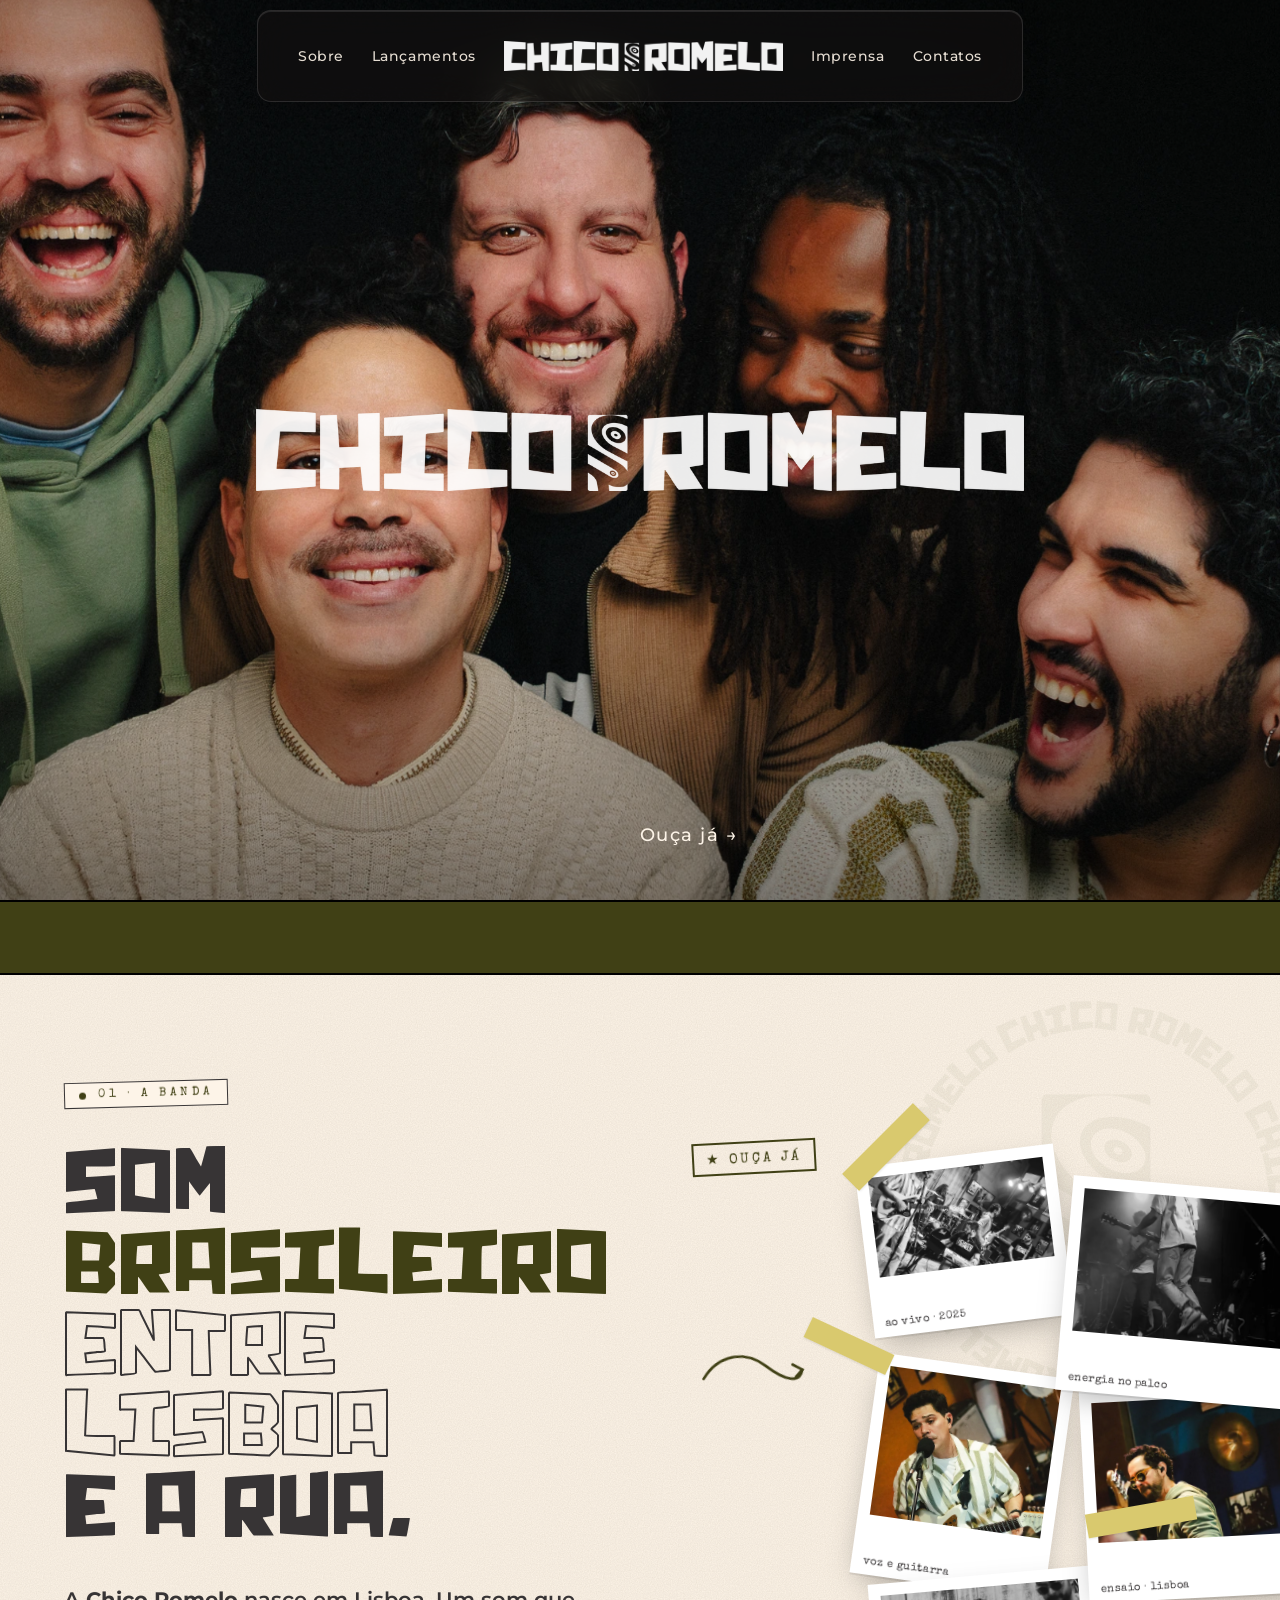
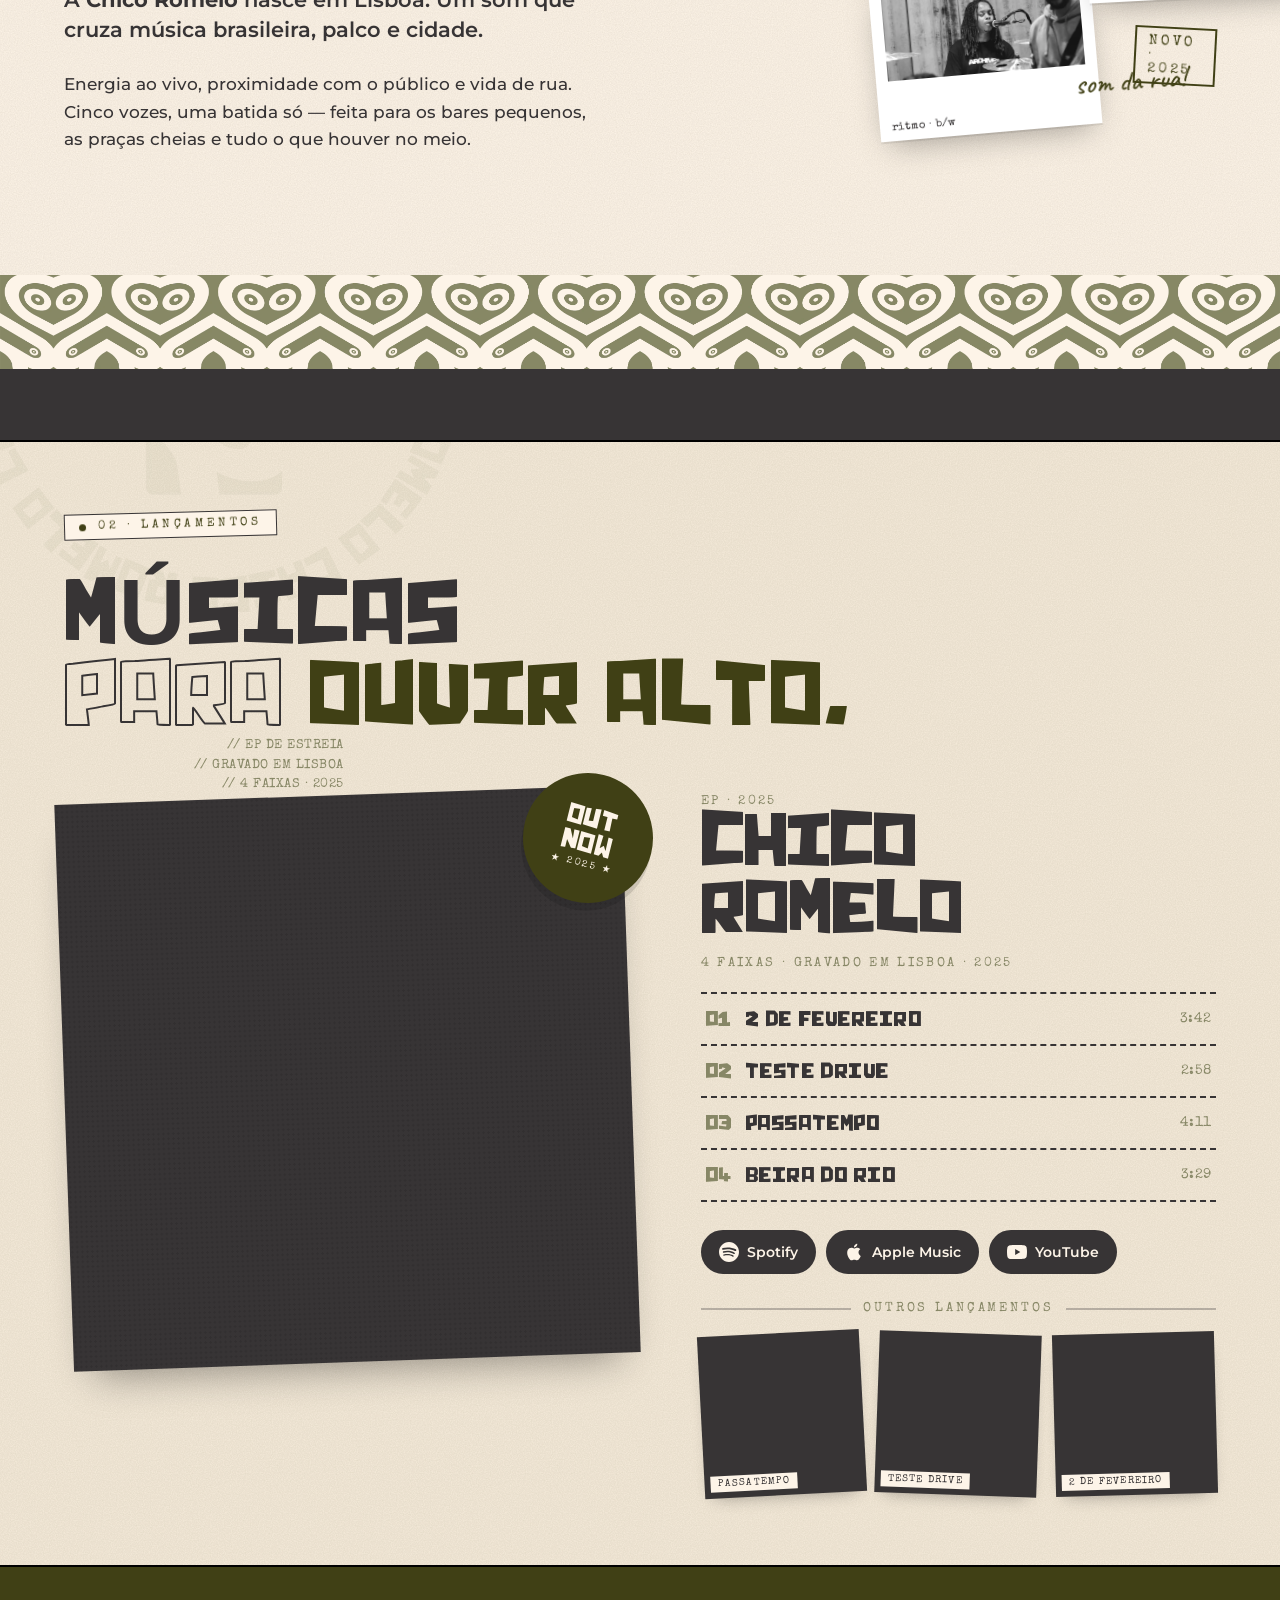
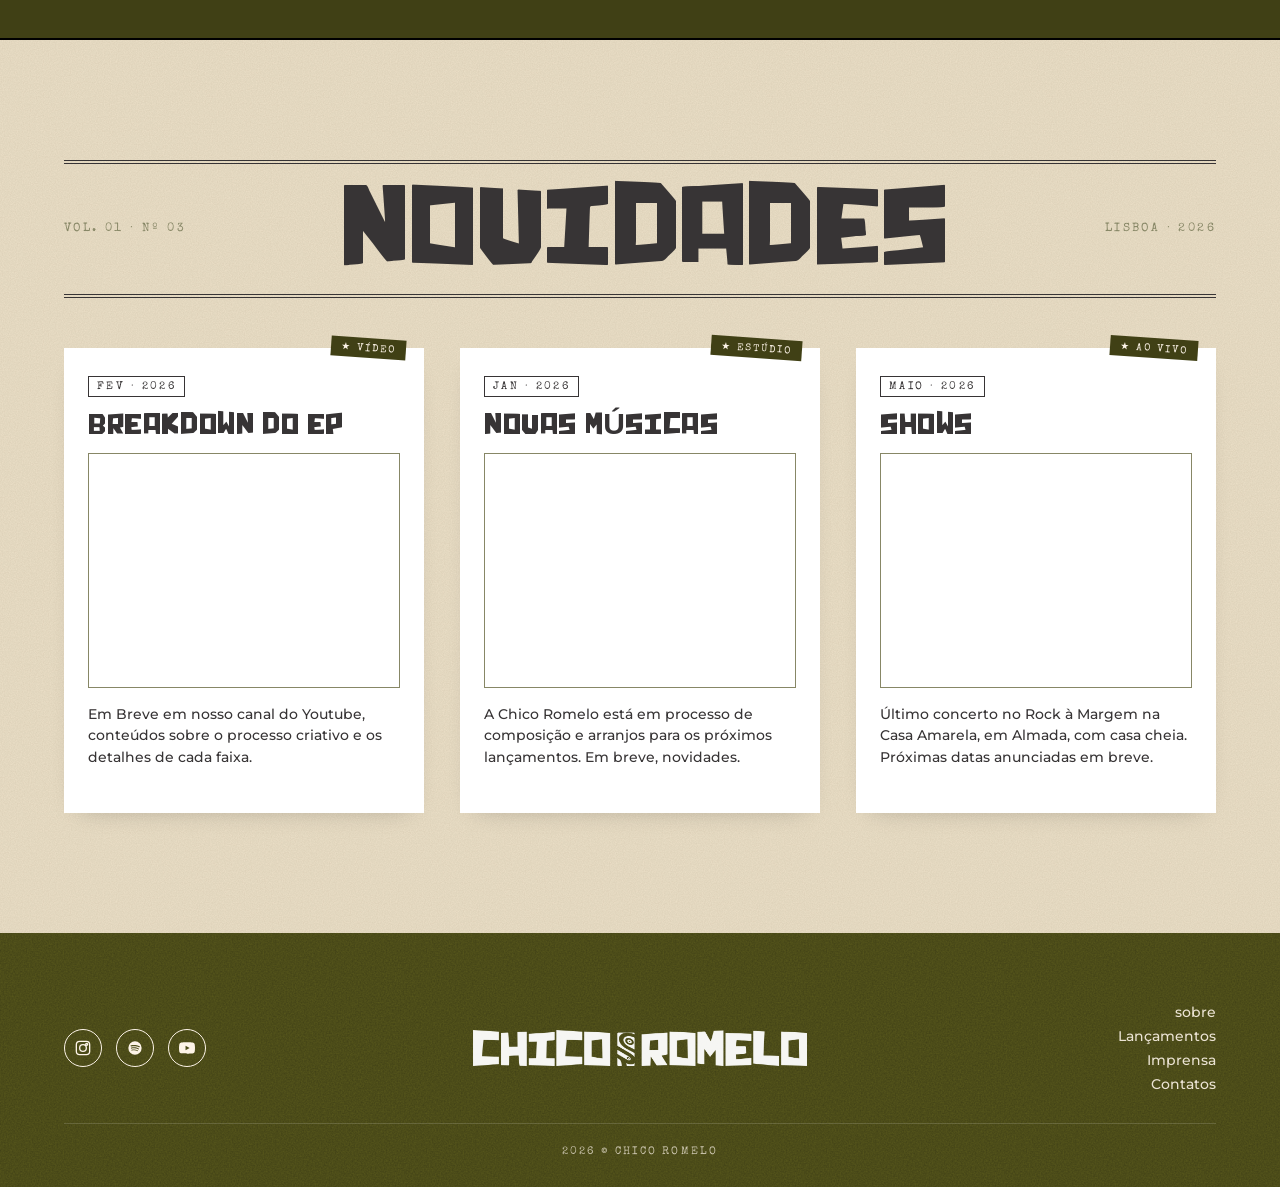
==== commit a1b6c148: "Use band photo as og:image across all pages Co-Authored-By: Claude Sonnet 4.6 <noreply@anthropic.com" ====
--- a/index.html
+++ b/index.html
@@ -14,51 +14,51 @@
       sizes="180x180"
       href="assets/apple-touch-icon.png"
     />
-    <title>Chico Romelo | Home</title>
+    <title>Chico Romelo — Banda de Rock Brasileiro em Lisboa</title>
     <meta name="viewport" content="width=device-width, initial-scale=1" />
 
     <!-- SEO -->
     <meta
       name="description"
-      content="Chico Romelo é uma banda de rock portuguesa com raízes no blues e no indie. Ouça os nossos lançamentos, veja datas de concertos e fique por dentro das novidades."
+      content="Chico Romelo é uma banda de pop rock e MPB em Lisboa. Ouça o EP de estreia e os singles no Spotify, Apple Music e YouTube."
     />
     <meta name="robots" content="index, follow" />
     <meta name="author" content="Chico Romelo" />
-    <link rel="canonical" href="https://chicoromelo.pt/" />
+    <link rel="canonical" href="https://www.chicoromelo.com/" />
 
     <!-- Open Graph -->
     <meta property="og:type" content="music.musician" />
     <meta property="og:site_name" content="Chico Romelo" />
     <meta
       property="og:title"
-      content="Chico Romelo — Banda de Rock Português"
+      content="Chico Romelo — Banda de Rock Brasileiro em Lisboa"
     />
     <meta
       property="og:description"
-      content="Chico Romelo é uma banda de rock portuguesa com raízes no blues e no indie. Ouça os nossos lançamentos, veja datas de concertos e fique por dentro das novidades."
-    />
-    <meta property="og:url" content="https://chicoromelo.pt/" />
+      content="Chico Romelo é uma banda de pop rock e MPB em Lisboa. Ouça o EP de estreia e os singles no Spotify, Apple Music e YouTube."
+    />
+    <meta property="og:url" content="https://www.chicoromelo.com/" />
     <meta
       property="og:image"
-      content="https://chicoromelo.pt/assets/hero-photo.webp"
-    />
-    <meta property="og:image:width" content="2400" />
-    <meta property="og:image:height" content="1600" />
+      content="https://www.chicoromelo.com/uploads/thumbnail-photo.jpg"
+    />
+    <meta property="og:image:width" content="1179" />
+    <meta property="og:image:height" content="1179" />
     <meta property="og:locale" content="pt_BR" />
 
     <!-- Twitter Card -->
     <meta name="twitter:card" content="summary_large_image" />
     <meta
       name="twitter:title"
-      content="Chico Romelo — Banda de Rock Português"
+      content="Chico Romelo — Banda de Rock Brasileiro em Lisboa"
     />
     <meta
       name="twitter:description"
-      content="Chico Romelo é uma banda de rock portuguesa com raízes no blues e no indie. Ouça os nossos lançamentos, veja datas de concertos e fique por dentro das novidades."
+      content="Chico Romelo é uma banda de pop rock e MPB em Lisboa. Ouça o EP de estreia e os singles no Spotify, Apple Music e YouTube."
     />
     <meta
       name="twitter:image"
-      content="https://chicoromelo.pt/assets/hero-photo.webp"
+      content="https://www.chicoromelo.com/uploads/thumbnail-photo.jpg"
     />
 
     <!-- Structured Data -->
@@ -67,11 +67,42 @@
         "@context": "https://schema.org",
         "@type": "MusicGroup",
         "name": "Chico Romelo",
-        "url": "https://chicoromelo.pt",
-        "logo": "https://chicoromelo.pt/assets/logo-full.png",
-        "image": "https://chicoromelo.pt/assets/hero-photo.webp",
-        "description": "Banda de rock portuguesa com raízes no blues e no indie.",
-        "genre": ["Rock", "Blues", "Indie"],
+        "url": "https://www.chicoromelo.com",
+        "logo": "https://www.chicoromelo.com/assets/logo-full.png",
+        "image": "https://www.chicoromelo.com/assets/hero-photo.webp",
+        "description": "Chico Romelo é uma banda de pop rock e MPB formada por músicos brasileiros e portugueses radicados em Lisboa.",
+        "genre": ["Pop Rock", "MPB", "Música Brasileira", "Latin"],
+        "foundingLocation": {
+          "@type": "Place",
+          "name": "Lisboa, Portugal"
+        },
+        "member": [
+          {
+            "@type": "OrganizationRole",
+            "member": { "@type": "Person", "name": "Marcus Quintela" },
+            "roleName": "Guitarra e voz principal"
+          },
+          {
+            "@type": "OrganizationRole",
+            "member": { "@type": "Person", "name": "Gabriel Almeida" },
+            "roleName": "Baixo"
+          },
+          {
+            "@type": "OrganizationRole",
+            "member": { "@type": "Person", "name": "Cris Prata" },
+            "roleName": "Teclado e vocais"
+          },
+          {
+            "@type": "OrganizationRole",
+            "member": { "@type": "Person", "name": "Rafa Furtado" },
+            "roleName": "Bateria e vocais"
+          },
+          {
+            "@type": "OrganizationRole",
+            "member": { "@type": "Person", "name": "Danillo Vieira" },
+            "roleName": "Segunda guitarra e vocais"
+          }
+        ],
         "sameAs": [
           "https://www.instagram.com/chicoromelo",
           "https://open.spotify.com/artist/36kAOthCGAS4uOla6Sa4BF",
@@ -152,6 +183,7 @@
       </div>
       <div class="nav-overlay"></div>
 
+      <h1 class="sr-only">Chico Romelo — Banda de Rock Brasileiro em Lisboa</h1>
       <div class="hero-lockup">
         <picture>
           <source srcset="assets/logo-full.webp" type="image/webp" />
@@ -255,7 +287,7 @@
               <source srcset="assets/member-1.webp" type="image/webp" />
               <img
                 src="assets/member-1.jpg"
-                alt="ao vivo"
+                alt="Chico Romelo ao vivo"
                 loading="lazy"
                 decoding="async"
               />
@@ -267,7 +299,7 @@
               <source srcset="assets/member-2.webp" type="image/webp" />
               <img
                 src="assets/member-2.jpg"
-                alt="no palco"
+                alt="Chico Romelo no palco"
                 loading="lazy"
                 decoding="async"
               />
@@ -279,7 +311,7 @@
               <source srcset="assets/member-3.webp" type="image/webp" />
               <img
                 src="assets/member-3.jpg"
-                alt="guitarra"
+                alt="Ensaio — Chico Romelo"
                 loading="lazy"
                 decoding="async"
               />
@@ -291,7 +323,7 @@
               <source srcset="assets/member-4.webp" type="image/webp" />
               <img
                 src="assets/member-4.jpg"
-                alt="vocalista"
+                alt="Marcus Quintela — vocalista Chico Romelo"
                 loading="lazy"
                 decoding="async"
               />
@@ -303,7 +335,7 @@
               <source srcset="assets/member-5.webp" type="image/webp" />
               <img
                 src="assets/member-5.jpg"
-                alt="bateria"
+                alt="Rafa Furtado — bateria Chico Romelo"
                 loading="lazy"
                 decoding="async"
               />
--- a/style.css
+++ b/style.css
@@ -42,6 +42,17 @@
   scroll-behavior: smooth;
   overflow-x: hidden;
 }
+.sr-only {
+  position: absolute;
+  width: 1px;
+  height: 1px;
+  padding: 0;
+  margin: -1px;
+  overflow: hidden;
+  clip: rect(0, 0, 0, 0);
+  white-space: nowrap;
+  border: 0;
+}
 html,
 body {
   margin: 0;
@@ -110,7 +121,7 @@
 .smodal-card {
   position: relative;
   background: var(--charcoal);
-  border: 1px solid rgba(255,255,255,0.1);
+  border: 1px solid rgba(255, 255, 255, 0.1);
   border-radius: 18px;
   padding: 32px 28px 28px;
   width: 100%;
@@ -119,7 +130,7 @@
   flex-direction: column;
   align-items: center;
   gap: 16px;
-  box-shadow: 0 24px 60px rgba(0,0,0,0.5);
+  box-shadow: 0 24px 60px rgba(0, 0, 0, 0.5);
   transform: translateY(16px) scale(0.97);
   transition: transform 0.28s cubic-bezier(0.34, 1.56, 0.64, 1);
 }
@@ -132,7 +143,7 @@
   right: 14px;
   width: 32px;
   height: 32px;
-  background: rgba(255,255,255,0.08);
+  background: rgba(255, 255, 255, 0.08);
   border: none;
   border-radius: 50%;
   color: var(--cream);
@@ -143,7 +154,7 @@
   transition: background 0.15s;
 }
 .smodal-close:hover {
-  background: rgba(255,255,255,0.16);
+  background: rgba(255, 255, 255, 0.16);
 }
 .smodal-cover {
   width: 180px;
@@ -151,7 +162,7 @@
   border-radius: 10px;
   overflow: hidden;
   flex-shrink: 0;
-  box-shadow: 0 8px 24px rgba(0,0,0,0.4);
+  box-shadow: 0 8px 24px rgba(0, 0, 0, 0.4);
 }
 .smodal-cover img {
   width: 100%;
@@ -208,7 +219,9 @@
   backdrop-filter: blur(18px) saturate(160%);
   -webkit-backdrop-filter: blur(18px) saturate(160%);
   border: 1px solid rgba(255, 255, 255, 0.12);
-  box-shadow: 0 4px 24px rgba(0, 0, 0, 0.18), inset 0 1px 0 rgba(255, 255, 255, 0.1);
+  box-shadow:
+    0 4px 24px rgba(0, 0, 0, 0.18),
+    inset 0 1px 0 rgba(255, 255, 255, 0.1);
   font-family: var(--f-body);
   font-weight: 500;
   font-size: 14px;
@@ -250,12 +263,24 @@
 }
 
 @keyframes hero-fade-photo {
-  from { opacity: 0; transform: scale(1.04); }
-  to   { opacity: 1; transform: scale(1); }
+  from {
+    opacity: 0;
+    transform: scale(1.04);
+  }
+  to {
+    opacity: 1;
+    transform: scale(1);
+  }
 }
 @keyframes hero-fade-up {
-  from { opacity: 0; transform: translateY(22px); }
-  to   { opacity: 1; transform: translateY(0); }
+  from {
+    opacity: 0;
+    transform: translateY(22px);
+  }
+  to {
+    opacity: 1;
+    transform: translateY(0);
+  }
 }
 
 .hero {
@@ -407,6 +432,7 @@
   border: 1.5px solid var(--charcoal);
   background: var(--cream);
   transform: rotate(-1.5deg);
+  margin-bottom: 16px;
 }
 .section-label .dot {
   width: 7px;
@@ -1283,7 +1309,9 @@
     align-items: center;
     justify-content: center;
     /* top: 0; */
-    transition: opacity 0.25s, transform 0.25s;
+    transition:
+      opacity 0.25s,
+      transform 0.25s;
   }
   .nav.nav--hidden {
     opacity: 0;
@@ -1318,7 +1346,10 @@
     height: 2px;
     background: var(--cream);
     border-radius: 2px;
-    transition: transform 0.25s, opacity 0.25s, width 0.25s;
+    transition:
+      transform 0.25s,
+      opacity 0.25s,
+      width 0.25s;
     transform-origin: center;
   }
   /* X state */
@@ -1361,7 +1392,9 @@
     padding: 10px 0;
     border-bottom: 1px solid rgba(255, 255, 255, 0.08);
     opacity: 0.85;
-    transition: opacity 0.15s, color 0.15s;
+    transition:
+      opacity 0.15s,
+      color 0.15s;
   }
   .nav-drawer a:last-child {
     border-bottom: none;
@@ -1622,6 +1655,9 @@
     left: 0;
     right: 0;
     border-radius: 0;
+    border-top: none;
+    border-left: none;
+    border-right: none;
     padding: 14px 20px;
     background: rgba(0, 0, 0, 0.55);
   }
@@ -1655,7 +1691,7 @@
   .collage {
     flex: none;
     width: 100%;
-    height: 420px;
+    height: 480px;
   }
   .piece-1 {
     top: 70px;
@@ -1683,8 +1719,8 @@
   }
   .piece-5 {
     display: block;
-    top: 102px;
-    left: 300px;
+    top: 340px;
+    left: 80px;
     width: 158px;
     height: 118px;
   }
@@ -1693,13 +1729,13 @@
     padding: 4px 8px;
   }
   .stamp-bottom {
-    left: 180px;
+    left: 200px;
     bottom: 8px;
     font-size: 11px;
     padding: 4px 8px;
   }
   .scribble-text {
-    bottom: 6px;
+    bottom: -25px;
     right: 6px;
     font-size: 20px;
   }
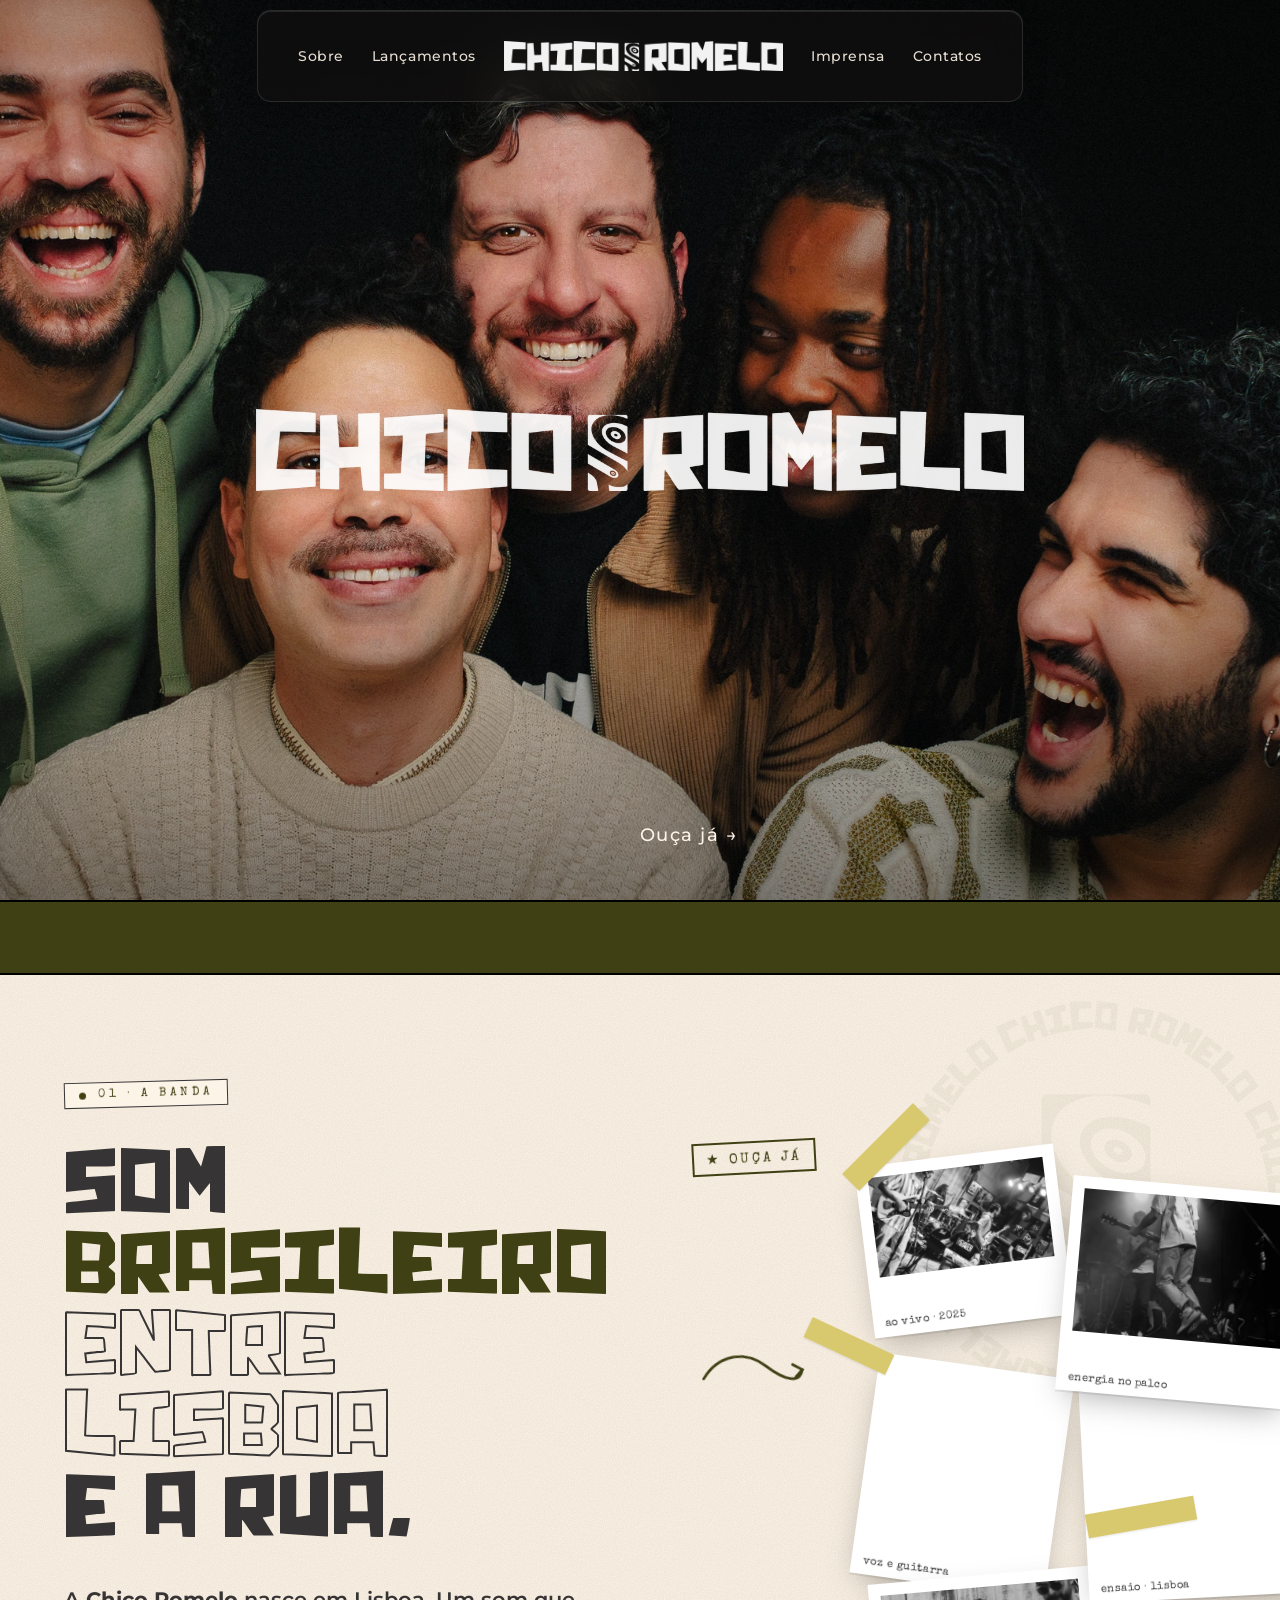
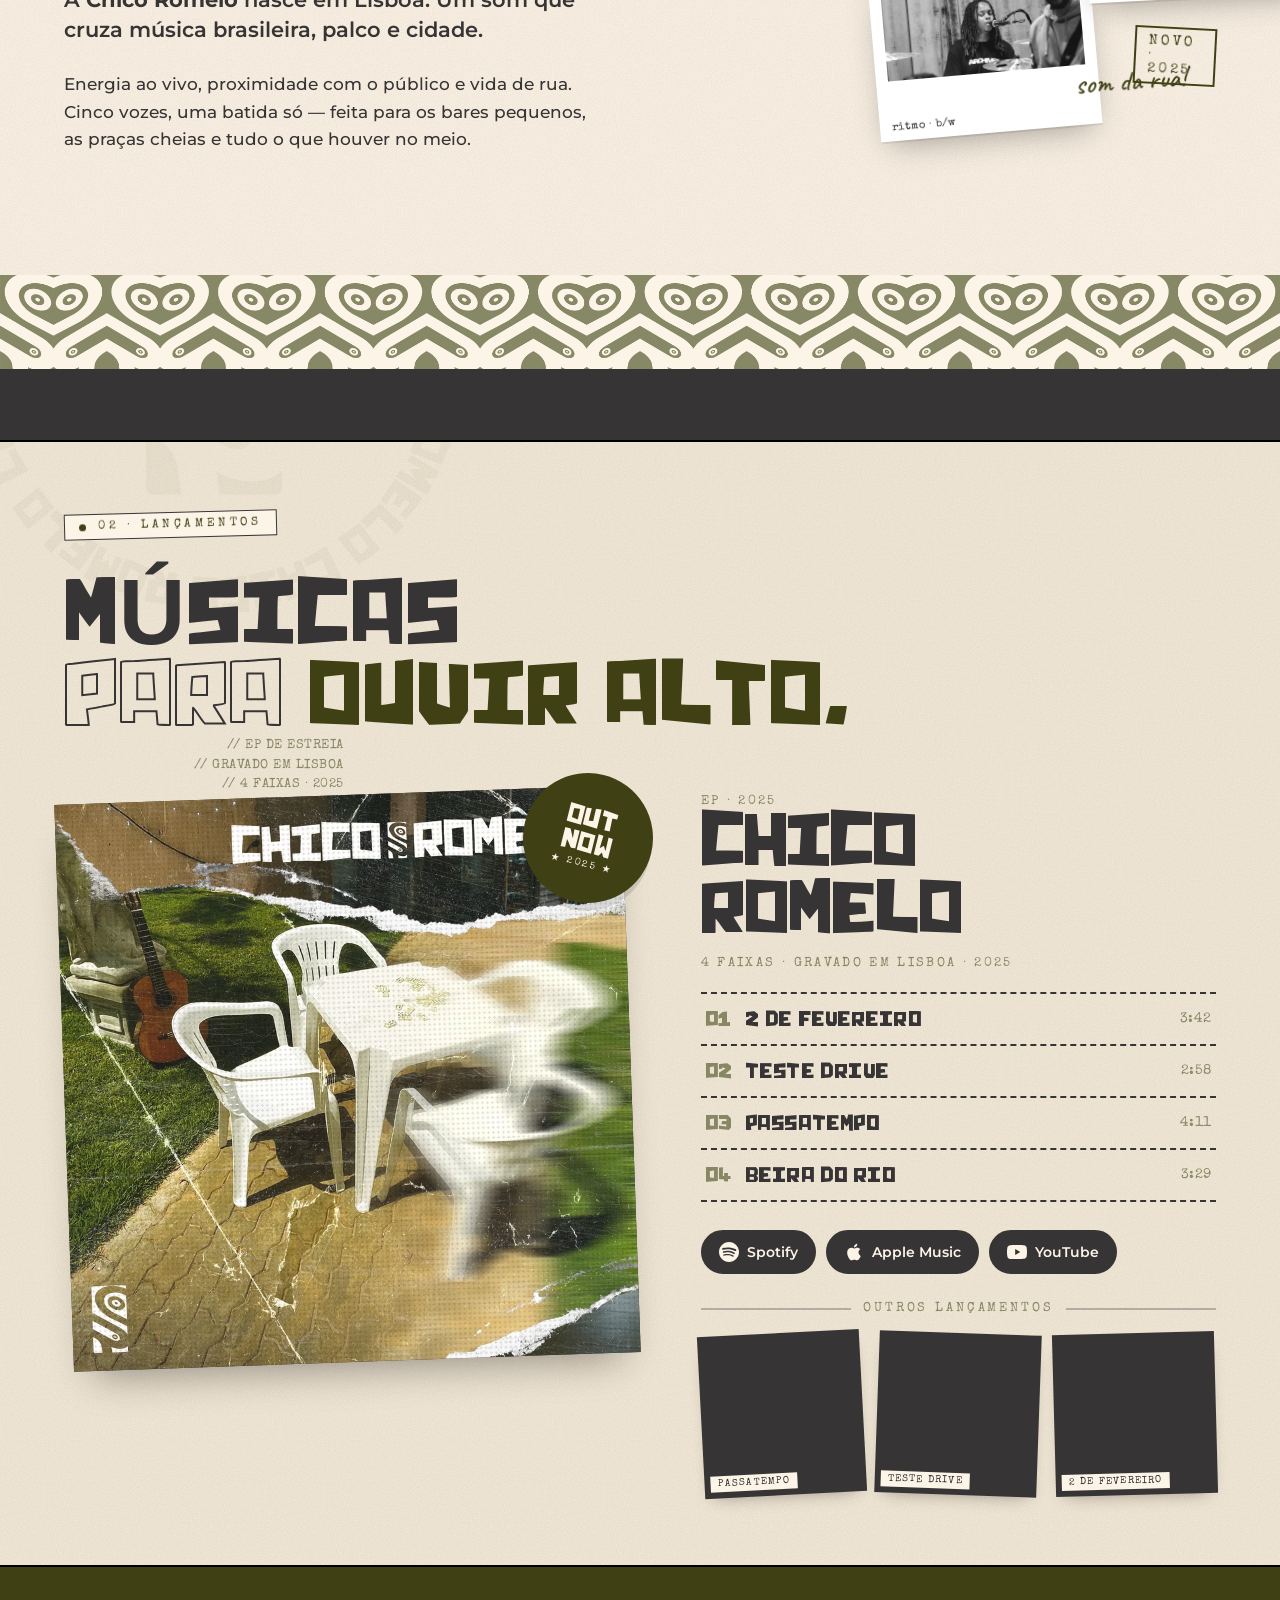
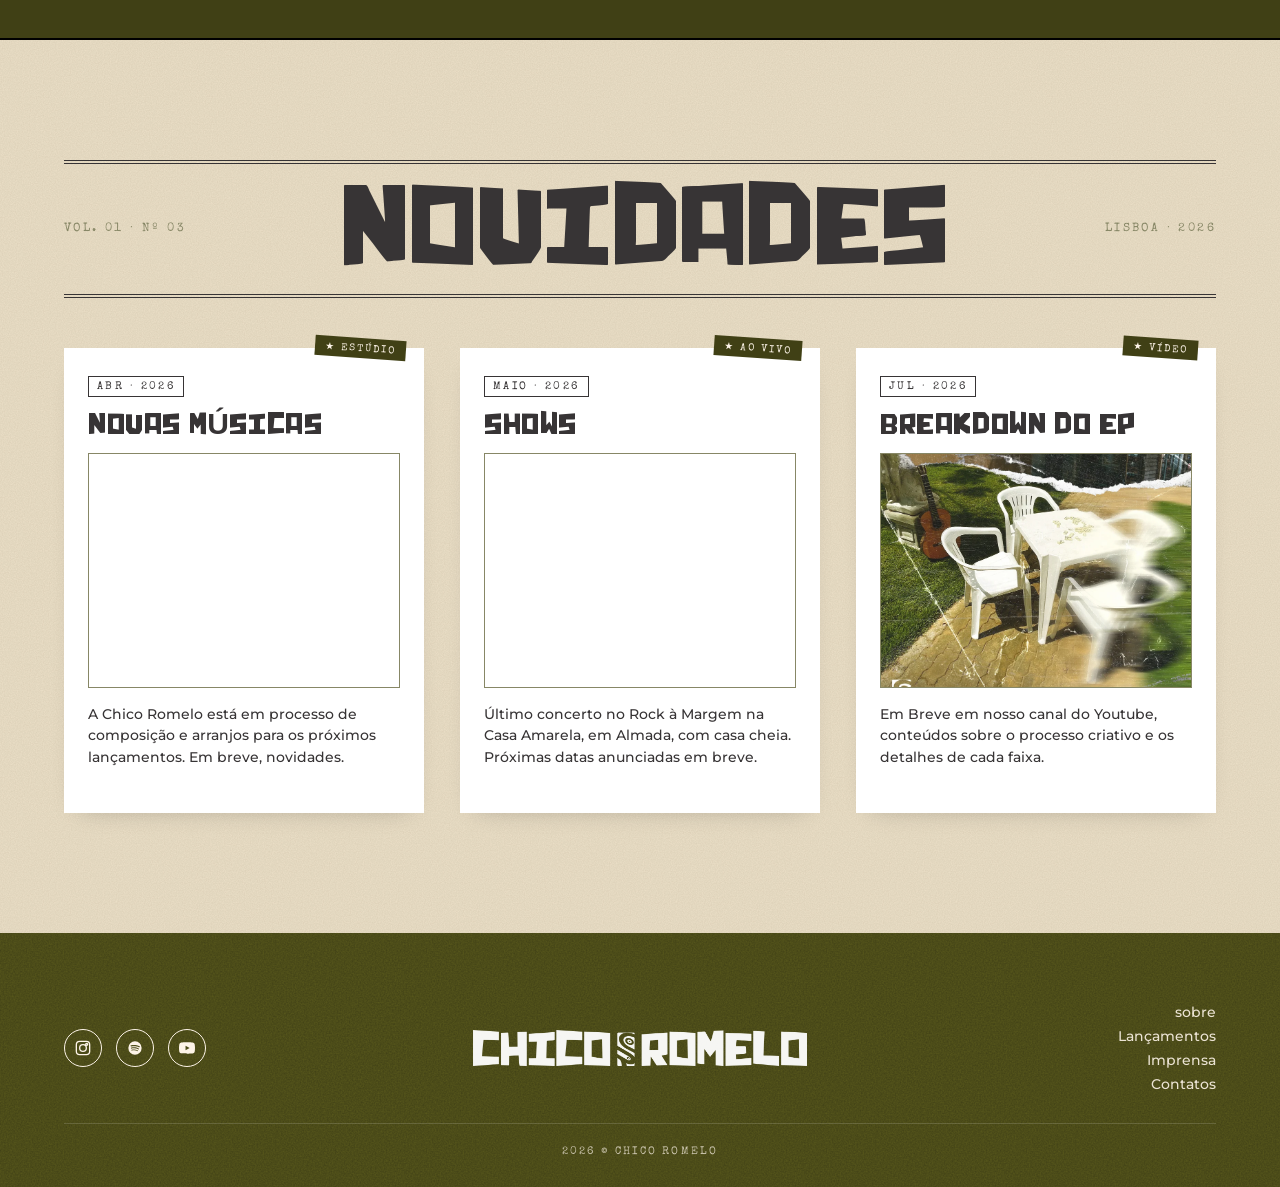
==== commit 345f4ae2: "Alterei a ordem das fotos e atualizei as datas" ====
--- a/index.html
+++ b/index.html
@@ -650,29 +650,8 @@
 
       <div class="news-grid">
         <article class="clipping" data-reveal>
-          <span class="strap">★ Vídeo</span>
-          <span class="date">FEV · 2026</span>
-          <h3>Breakdown do EP</h3>
-          <div class="clipping-img">
-            <picture>
-              <source srcset="assets/ep-cover.webp" type="image/webp" />
-              <img
-                src="assets/ep-cover.jpg"
-                alt="Chico Romelo EP"
-                loading="lazy"
-                decoding="async"
-              />
-            </picture>
-          </div>
-          <p class="lede">
-            Em Breve em nosso canal do Youtube, conteúdos sobre o processo
-            criativo e os detalhes de cada faixa.
-          </p>
-        </article>
-
-        <article class="clipping" data-reveal>
           <span class="strap">★ Estúdio</span>
-          <span class="date">JAN · 2026</span>
+          <span class="date">ABR · 2026</span>
           <h3>Novas músicas</h3>
           <div class="clipping-img">
             <picture>
@@ -709,6 +688,26 @@
           <p class="lede">
             Último concerto no Rock à Margem na Casa Amarela, em Almada, com
             casa cheia. Próximas datas anunciadas em breve.
+          </p>
+        </article>
+        <article class="clipping" data-reveal>
+          <span class="strap">★ Vídeo</span>
+          <span class="date">JUL · 2026</span>
+          <h3>Breakdown do EP</h3>
+          <div class="clipping-img">
+            <picture>
+              <source srcset="assets/ep-cover.webp" type="image/webp" />
+              <img
+                src="assets/ep-cover.jpg"
+                alt="Chico Romelo EP"
+                loading="lazy"
+                decoding="async"
+              />
+            </picture>
+          </div>
+          <p class="lede">
+            Em Breve em nosso canal do Youtube, conteúdos sobre o processo
+            criativo e os detalhes de cada faixa.
           </p>
         </article>
       </div>
